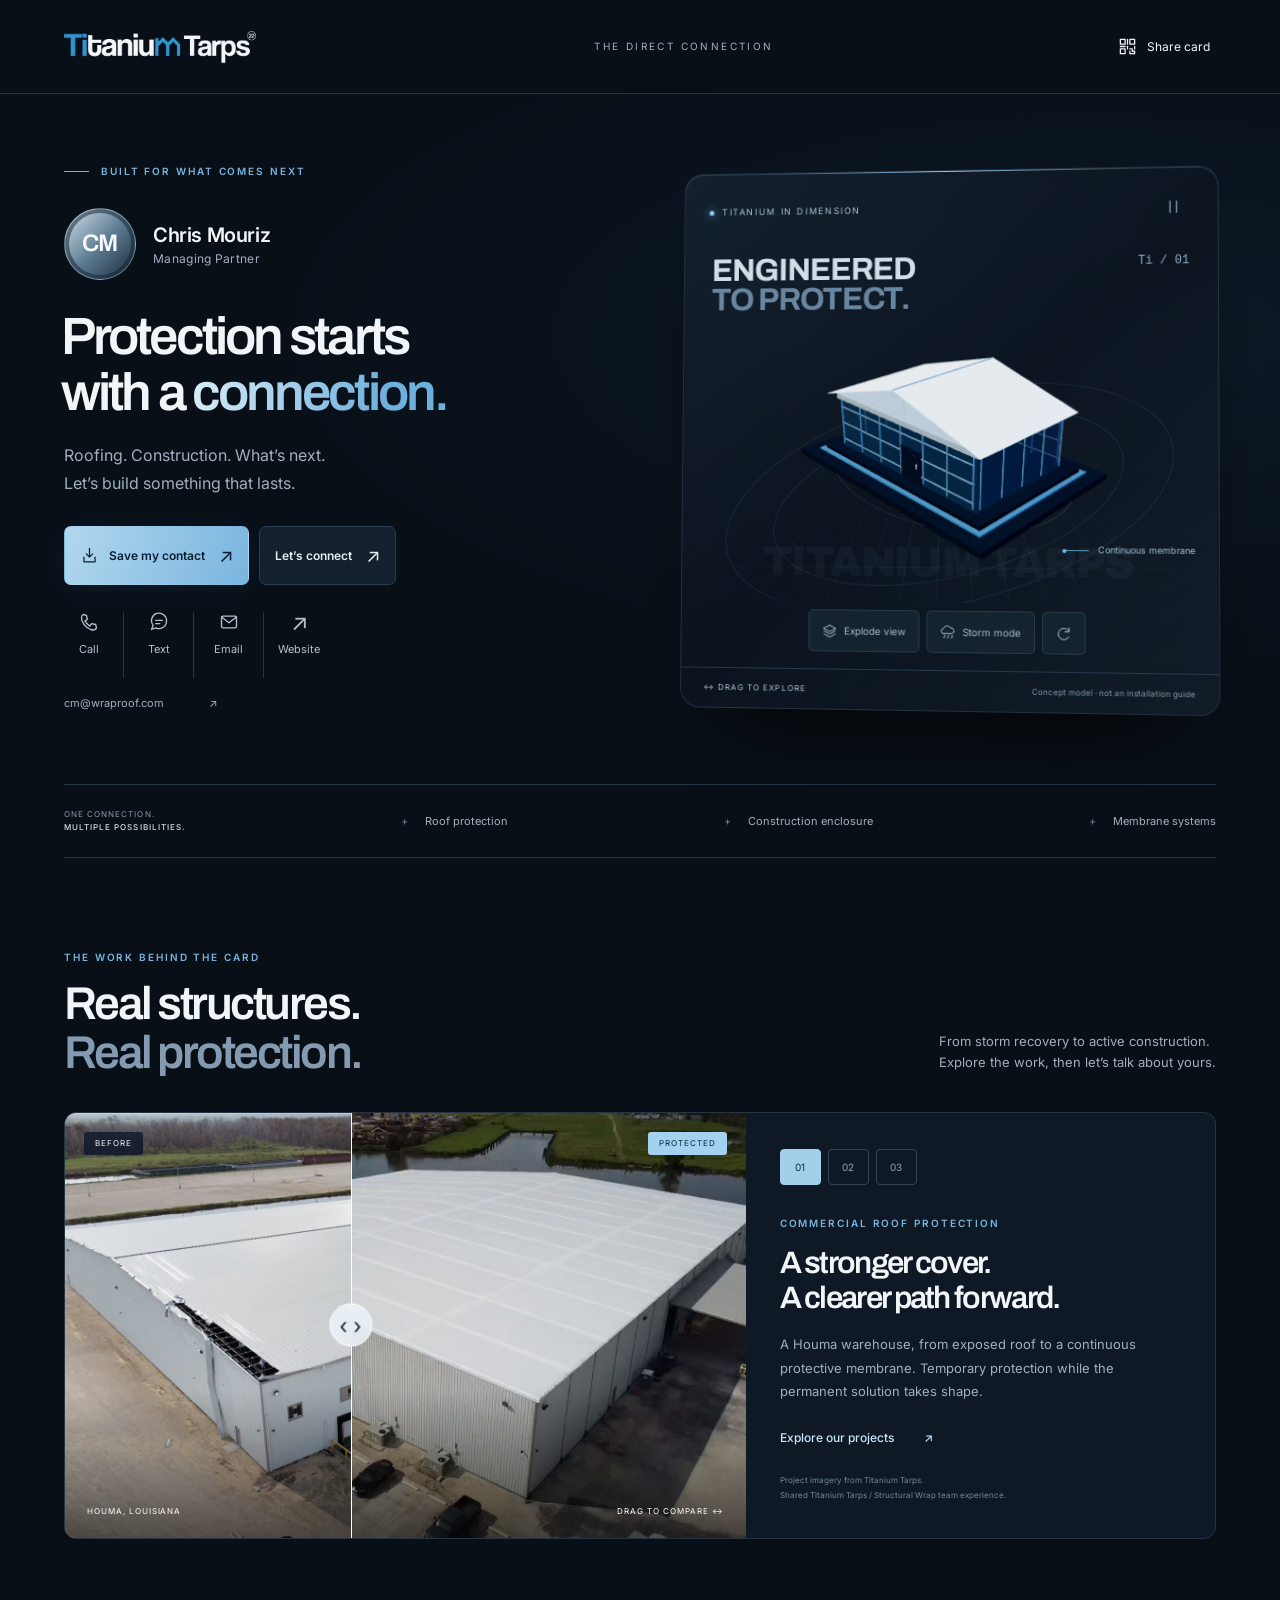
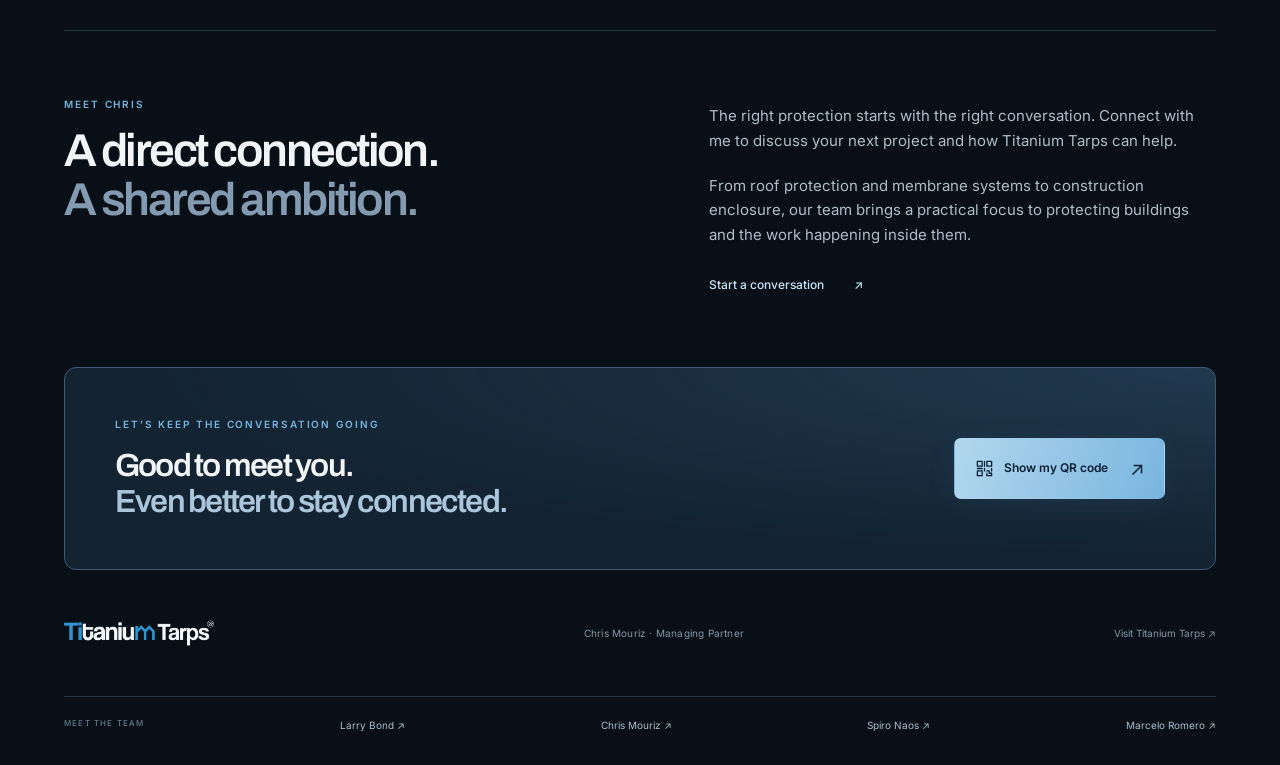
==== chris.html @ ccf2aca9 "Add 3D team cards and Chinook travel copy Add individual cards for Larry Bond, Chris Mouriz, Spiro N" ====
<!doctype html>
<html lang="en">
<head>
<meta charset="utf-8"><meta name="viewport" content="width=device-width,initial-scale=1,viewport-fit=cover"><meta name="theme-color" content="#080f17">
<title>Chris Mouriz | Titanium Tarps</title>
<meta name="description" content="Connect with Chris Mouriz, Managing Partner at Titanium Tarps. Roof protection, construction enclosure, and a stronger connection.">
<link rel="canonical" href="https://titaniumtarps.com/chris.html">
<meta property="og:title" content="Chris Mouriz • Titanium Tarps"><meta property="og:description" content="Protection starts with a connection. Save Chris’s contact and explore Titanium Tarps."><meta property="og:type" content="profile"><meta property="og:url" content="https://titaniumtarps.com/chris.html"><meta property="og:image" content="https://titaniumtarps.com/assets/img/gallery/warehouse-houma-after.jpg"><meta name="twitter:card" content="summary_large_image">
<link rel="icon" href="assets/logo/favicon-32.png"><link rel="stylesheet" href="larry-card.css">
<script defer src="larry-three.min.js"></script><script defer src="larry-card.js"></script>
</head>
<body data-contact-name="Chris Mouriz" data-contact-first="Chris" data-contact-email="cm@wraproof.com" data-card-url="https://titaniumtarps.com/chris.html">
<a class="skip" href="#contact">Skip to contact details</a>
<header class="header"><a href="https://titaniumtarps.com/" aria-label="Titanium Tarps home"><img src="assets/logo/logo-on-dark.png" alt="Titanium Tarps" width="192" height="40"></a><span class="header-caption">THE DIRECT CONNECTION</span><button class="quiet" data-share><span class="icon" data-icon="qr"></span><span>Share card</span></button></header>
<main>
<section class="hero" aria-labelledby="name">
<div class="intro" id="contact">
<div class="eyebrow"><span class="line"></span> BUILT FOR WHAT COMES NEXT</div>
<div class="identity"><span class="portrait monogram" aria-hidden="true">CM</span><div class="identity-label">Chris Mouriz<span>Managing Partner</span></div></div>
<h1 id="name">Protection starts<br>with a <em>connection.</em></h1>
<p class="lead">Roofing. Construction. What’s next.<br>Let’s build something that lasts.</p>
<div class="primary-actions"><a class="button primary" href="chris-mouriz.vcf" download="Chris-Mouriz-Titanium-Tarps.vcf"><span class="icon" data-icon="save"></span>Save my contact<span class="arrow">↗</span></a><button class="button secondary" data-connect>Let’s connect<span class="arrow">↗</span></button></div>
<nav class="contact-actions" aria-label="Contact Chris"><a href="tel:+13052404464"><span class="icon" data-icon="phone"></span>Call</a><a href="sms:+13052404464"><span class="icon" data-icon="message"></span>Text</a><a href="mailto:cm@wraproof.com"><span class="icon" data-icon="mail"></span>Email</a><a href="https://titaniumtarps.com/" target="_blank" rel="noopener noreferrer"><span class="web-icon" aria-hidden="true">↗</span>Website</a></nav>
<a class="email-address" href="mailto:cm@wraproof.com">cm@wraproof.com <span>↗</span></a>
</div>
<div class="experience">
<div class="stage-top"><span><i></i> TITANIUM IN DIMENSION</span><button id="motion" class="motion" aria-pressed="false" aria-label="Pause animation"><span data-icon="pause" class="icon"></span></button></div>
<div class="stage" id="stage">
<div class="stage-grid"></div><div class="orbit orbit-one"></div><div class="orbit orbit-two"></div>
<div class="model" id="model" tabindex="0" role="img" aria-label="Interactive conceptual 3D roof protection model. Drag left or right, or use arrow keys to rotate. Use Explode view to separate its layers."><div class="model-fallback"><img src="assets/img/gallery/warehouse-houma-after.jpg" alt="Warehouse protected with Titanium Tarps"></div></div>
<div class="model-title">ENGINEERED<br><span>TO PROTECT.</span></div><span class="model-number">Ti / 01</span>
<div class="callout"><span class="callout-line"></span><span id="model-label">Continuous membrane</span></div>
<div class="stage-floor">TITANIUM TARPS</div>
</div>
<div class="model-controls" aria-label="3D model controls"><button id="assembly" class="selected" aria-pressed="false"><span class="icon" data-icon="layers"></span>Explode view</button><button id="weather" aria-pressed="false"><span class="icon" data-icon="rain"></span>Storm mode</button><button id="rotate" aria-label="Rotate model"><span class="icon" data-icon="rotate"></span></button></div>
<div class="model-note"><span>↔ DRAG TO EXPLORE</span><span>Concept model · not an installation guide</span></div>
</div>
</section>
<div class="focus-strip"><span>ONE CONNECTION. <strong>MULTIPLE POSSIBILITIES.</strong></span><span>Roof protection</span><span>Construction enclosure</span><span>Membrane systems</span></div>
<section class="work section" aria-labelledby="work-heading">
<div class="section-head"><div><p class="eyebrow">THE WORK BEHIND THE CARD</p><h2 id="work-heading">Real structures.<br><span>Real protection.</span></h2></div><p>From storm recovery to active construction.<br>Explore the work, then let’s talk about yours.</p></div>
<div class="showcase">
<div class="project-image" id="project-image"><img id="after-image" src="assets/img/gallery/warehouse-houma-after.jpg" alt="Houma warehouse sealed under a white membrane" width="1200" height="800" loading="lazy"><div class="before-layer" id="before-layer"><img id="before-image" src="assets/img/gallery/warehouse-houma-before.jpg" alt="Houma warehouse before the wrap" width="1200" height="800" loading="lazy"></div><span class="photo-label before-tag">BEFORE</span><span class="photo-label after-tag">PROTECTED</span><div class="compare-line" id="compare-line"><span>‹ ›</span></div><input id="compare" type="range" min="0" max="100" value="42" aria-label="Compare before and after roof protection"><div class="photo-bottom"><span id="photo-location">HOUMA, LOUISIANA</span><span id="photo-hint">DRAG TO COMPARE ↔</span></div></div>
<div class="project-info"><div class="project-tabs" role="group" aria-label="Choose a project"><button data-project="0" class="active" aria-pressed="true">01</button><button data-project="1" aria-pressed="false">02</button><button data-project="2" aria-pressed="false">03</button></div><p class="eyebrow" id="project-category">COMMERCIAL ROOF PROTECTION</p><h3 id="project-title">A stronger cover.<br>A clearer path forward.</h3><p id="project-description">A Houma warehouse, from exposed roof to a continuous protective membrane. Temporary protection while the permanent solution takes shape.</p><a href="https://titaniumtarps.com/#projects" class="text-link">Explore our projects <span>↗</span></a><div class="project-credit">Project imagery from Titanium Tarps.<br>Shared Titanium Tarps / Structural Wrap team experience.</div></div>
</div>
</section>
<section class="about section" aria-labelledby="about-heading"><div><p class="eyebrow">MEET CHRIS</p><h2 id="about-heading">A direct connection.<br><span>A shared ambition.</span></h2></div><div class="about-copy"><p>The right protection starts with the right conversation. Connect with me to discuss your next project and how Titanium Tarps can help.</p><p>From roof protection and membrane systems to construction enclosure, our team brings a practical focus to protecting buildings and the work happening inside them.</p><button class="text-link" data-connect>Start a conversation <span>↗</span></button></div></section>
<section class="closing"><div><p class="eyebrow">LET’S KEEP THE CONVERSATION GOING</p><h2>Good to meet you.<br><span>Even better to stay connected.</span></h2></div><button class="button primary" data-share><span class="icon" data-icon="qr"></span>Show my QR code<span class="arrow">↗</span></button></section>
</main>
<footer><img src="assets/logo/logo-on-dark.png" alt="Titanium Tarps" width="150" height="32"><span>Chris Mouriz · Managing Partner</span><a href="https://titaniumtarps.com/">Visit Titanium Tarps ↗</a></footer><nav class="team-links" aria-label="Titanium Tarps team cards"><span>MEET THE TEAM</span><a href="larry.html">Larry Bond ↗</a><a href="chris.html">Chris Mouriz ↗</a><a href="spiro.html">Spiro Naos ↗</a><a href="marcelo.html">Marcelo Romero ↗</a></nav>
<div class="mobile-dock"><a class="button primary" href="chris-mouriz.vcf" download="Chris-Mouriz-Titanium-Tarps.vcf"><span class="icon" data-icon="save"></span>Save contact</a><button class="button secondary" data-share><span class="icon" data-icon="qr"></span>Share</button></div>
<dialog id="share-dialog" aria-labelledby="share-title"><button class="close" data-close aria-label="Close share card">×</button><img class="dialog-logo" src="assets/logo/logo-on-dark.png" alt="Titanium Tarps" width="170" height="36"><p class="eyebrow">ONE SCAN. A DIRECT CONNECTION.</p><h2 id="share-title">Meet Chris Mouriz.</h2><p>Managing Partner · Titanium Tarps</p><div class="qr-frame"><img src="chris-qr.svg" width="280" height="280" alt="Scan to open Chris Mouriz’s Titanium Tarps contact card"></div><p class="qr-address">titaniumtarps.com/chris.html</p><div class="dialog-actions"><button class="button primary" id="native-share">Share card ↗</button><button class="button secondary" id="copy">Copy link</button></div><a class="text-link" href="chris-qr.svg" download="Chris-Mouriz-QR.svg">Download QR code ↓</a><p class="status" id="share-status" role="status"></p></dialog>
<dialog id="connect-dialog" aria-labelledby="connect-title"><button class="close" data-close aria-label="Close connect form">×</button><p class="eyebrow">FROM INTRODUCTION TO OPPORTUNITY</p><h2 id="connect-title">Let’s stay in touch.</h2><p>Send me your details and what you have in mind.</p><form id="connect-form"><label>Your name<input name="name" autocomplete="name" maxlength="100" required placeholder="Full name"></label><label>Company<input name="company" autocomplete="organization" maxlength="120" placeholder="Company name"></label><label>Email<input name="email" type="email" autocomplete="email" maxlength="254" required placeholder="you@company.com"></label><label>Let’s talk about<select name="topic"><option>Working together</option><option>Roof protection</option><option>Construction enclosure</option><option>Materials & distribution</option></select></label><button class="button primary" type="submit"><span class="icon" data-icon="mail"></span>Continue in email<span>↗</span></button><p class="form-note">Opens your email app with a message to cm@wraproof.com. Nothing is sent until you send it there.</p><p id="connect-status" class="status" role="status"></p></form><a class="text-link" href="sms:+13052404464">Prefer to text? 305-240-4464 ↗</a></dialog>
<noscript><div class="no-js">Contact Chris directly: <a href="tel:+13052404464">305-240-4464</a> · <a href="mailto:cm@wraproof.com">cm@wraproof.com</a>. Contact download and all links work without JavaScript.</div></noscript>
</body></html>
---- larry-card.css ----
@import url('https://fonts.googleapis.com/css2?family=Archivo:wght@400;500;600;700;800;900&family=Inter:wght@400;500;600;700&display=swap');
:root{color-scheme:dark;--bg:#080f17;--panel:#111c29;--ink:#f2f5f8;--muted:#a1afbe;--blue:#77b5df;--line:#263443;--font:'Inter',Arial,sans-serif}*{box-sizing:border-box}html{scroll-behavior:smooth;scroll-padding-top:30px}body{margin:0;background:var(--bg);color:var(--ink);font-family:var(--font);font-size:15px;line-height:1.65}button,input,select{font:inherit}button,a,input,select{-webkit-tap-highlight-color:transparent}button,a{touch-action:manipulation}button{cursor:pointer}a{color:inherit;text-decoration:none}button{color:inherit}button:focus-visible,a:focus-visible,input:focus-visible,select:focus-visible,#model:focus-visible{outline:3px solid #9bd5ff;outline-offset:5px}button:disabled{opacity:.5;cursor:wait}button{border:0}img{max-width:100%;display:block}h1,h2,h3,p{margin:0}h1,h2,h3{font-family:'Archivo',Arial,sans-serif;font-weight:600;letter-spacing:-.055em;line-height:1.06}.header{height:94px;border-bottom:1px solid var(--line);display:flex;align-items:center;justify-content:space-between;margin:0 auto;max-width:1440px;padding:0 5%}.header>a{width:192px}.header img,footer img,.dialog-logo{object-fit:contain;height:auto}.header-caption{font-size:10px;letter-spacing:.24em;color:#a1afbe}.quiet{display:flex;gap:10px;align-items:center;font-size:12px;background:none}.icon{width:19px;height:19px;display:inline-flex;flex-shrink:0;align-items:center;justify-content:center}.icon svg{width:100%;height:100%;fill:none;stroke:currentColor;stroke-width:1.6;stroke-linecap:round;stroke-linejoin:round}.hero{max-width:1440px;margin:auto;padding:72px 5% 60px;display:grid;grid-template-columns:1.03fr 1fr;gap:5%;align-items:center;min-height:740px;background:radial-gradient(ellipse at 85% 35%,#16324c44,transparent 55%)}.eyebrow{font-size:10px;letter-spacing:.19em;color:var(--blue);font-weight:600;line-height:1.7}.intro>.eyebrow{display:flex;align-items:center;gap:12px;margin-bottom:28px}.line{width:25px;height:1px;background:var(--blue)}.identity{display:flex;gap:17px;align-items:center;margin-bottom:29px}.portrait{width:72px;height:72px;object-fit:cover;border-radius:50%;border:1px solid #8aacbc80;filter:saturate(.75)}.identity-label{font-weight:600;font-size:20px;line-height:1.45;letter-spacing:-.02em}.identity-label span{display:block;font-weight:400;color:var(--muted);font-size:12px;letter-spacing:.025em}h1{font-size:clamp(42px,4.1vw,63px);margin-left:-3px}h1 em{font-style:normal;background:linear-gradient(100deg,#d9edf8,#6eb0dd 75%);background-clip:text;-webkit-background-clip:text;color:transparent}.lead{margin:22px 0 29px;color:var(--muted);font-size:16px;line-height:1.7}.primary-actions{display:flex;gap:10px}.button{display:inline-flex;align-items:center;justify-content:center;gap:10px;min-height:54px;border-radius:7px;padding:14px 20px;font-size:12px;font-weight:600;transition:background .2s,transform .2s;border:1px solid transparent;white-space:nowrap}.button:hover{transform:translateY(-2px)}.primary{background:linear-gradient(110deg,#b2d7ee,#79b5df);color:#092034;box-shadow:0 6px 30px #69b3ed12}.primary:hover{background:#c4e8ff}.secondary{background:#14202e;color:#e3ebf3;border-color:#2b3e51}.secondary:hover{background:#1b2b3e}.arrow{font-size:19px;margin-left:12px;font-weight:400}.contact-actions{display:flex;margin-top:27px;gap:0}.contact-actions a{display:flex;flex-direction:column;align-items:center;gap:8px;width:70px;min-height:66px;font-size:11px;color:#b5c0cc;border-right:1px solid #263443}.contact-actions a:first-child{margin-left:-10px}.contact-actions a:last-child{border:0}.contact-actions a:hover{color:var(--blue)}.contact-actions .icon{width:20px;height:20px}.linkedin{font-family:Arial,sans-serif;font-size:20px;font-weight:bold;line-height:20px}.email-address{font-size:11px;display:inline-flex;align-items:center;gap:45px;color:var(--muted);margin-top:16px}.email-address:hover{color:var(--ink)}.experience{border:1px solid #4a617755;border-radius:20px;overflow:hidden;background:linear-gradient(140deg,#23344766,#0b131ec9 50%,#1f354555);box-shadow:0 50px 90px -50px #000,0 1px 0 #9bc5e329 inset;position:relative;transform:perspective(1400px) rotateY(-5deg) rotateX(2deg);transition:transform .4s;min-width:0}.experience:after{content:'';height:1px;position:absolute;top:0;left:15%;right:15%;background:linear-gradient(90deg,transparent,#95c9ee,transparent)}.stage-top{display:flex;align-items:center;justify-content:space-between;padding:20px 25px;font-size:9px;letter-spacing:.18em;color:#aabfce}.stage-top>span{display:flex;gap:8px;align-items:center}.stage-top i{width:5px;height:5px;background:#89c9f6;border-radius:50%;box-shadow:0 0 10px #72baff}.motion{background:none;padding:8px;display:grid;place-items:center;color:#8c9dad;min-width:38px;min-height:38px}.stage{height:395px;position:relative;isolation:isolate;overflow:hidden}.model{position:absolute;inset:0;z-index:3;cursor:grab;touch-action:pan-y}.model:active{cursor:grabbing}.model canvas{width:100%;height:100%;display:block}.model-fallback{position:absolute;inset:115px 35px 25px;opacity:.7;border-radius:12px;overflow:hidden}.model-fallback img{width:100%;height:100%;object-fit:cover}.model[data-ready] .model-fallback{display:none}.model-title{position:absolute;top:6px;left:28px;font-family:'Archivo',sans-serif;font-size:38px;line-height:.95;letter-spacing:-.03em;z-index:1;color:#d3dde7;font-weight:700}.model-title span{color:#6986a1}.model-number{position:absolute;right:28px;top:6px;font-size:12px;font-family:monospace;color:#91acbf}.stage-grid{position:absolute;inset:130px -100px -120px;background-image:linear-gradient(#52789320 1px,transparent 1px),linear-gradient(90deg,#52789320 1px,transparent 1px);background-size:30px 30px;transform:perspective(450px) rotateX(64deg);mask-image:radial-gradient(ellipse,#000,transparent 66%)}.orbit{position:absolute;width:360px;height:160px;border:1px solid #69a8d520;border-radius:50%;left:50%;top:50%;transform:translate(-50%,-5%) rotate(-14deg)}.orbit-two{width:460px;height:210px;transform:translate(-50%,-15%) rotate(-14deg)}.stage-floor{position:absolute;bottom:5px;left:0;right:0;text-align:center;font-family:'Archivo',Arial,sans-serif;font-size:42px;letter-spacing:-.04em;color:#83b5dd0d;font-weight:900;white-space:nowrap}.callout{position:absolute;bottom:45px;right:23px;color:#9bbcd5;display:flex;align-items:center;gap:9px;font-size:9px;z-index:4;pointer-events:none}.callout-line{width:26px;height:1px;background:#5b99c2}.callout-line:before{content:'';display:block;width:4px;height:4px;border-radius:50%;background:var(--blue);margin-top:-1px}.model-controls{display:flex;justify-content:center;gap:7px;padding:8px 20px 17px}.model-controls button{display:flex;align-items:center;gap:7px;border:1px solid #3b526780;border-radius:5px;background:#152331;color:#a4b8c8;font-size:10px;padding:10px 13px;min-height:42px}.model-controls button[aria-pressed=true]{background:#78b8e5;color:#071826;border-color:#78b8e5}.model-controls .icon{height:15px;width:15px}.model-note{display:flex;justify-content:space-between;gap:10px;padding:13px 23px;border-top:1px solid #263849;color:#859aaa;font-size:8px}.model-note span:first-child{letter-spacing:.13em;color:#afc3d2}.focus-strip{max-width:1296px;margin:0 auto;border-top:1px solid var(--line);border-bottom:1px solid var(--line);padding:23px 0;display:flex;align-items:center;justify-content:space-between;color:#a2b1bf;font-size:11px;gap:15px}.focus-strip>span:first-child{font-size:8px;letter-spacing:.13em;color:#8a9aac}.focus-strip strong{display:block;color:#d6e2ec;font-weight:500}.focus-strip>span:not(:first-child):before{content:'+';color:#5789ae;margin-right:17px}.section{max-width:1296px;margin:0 auto;padding:91px 0}.section-head{display:flex;align-items:end;justify-content:space-between;margin-bottom:34px;gap:25px}.section-head h2,.about h2{font-size:46px;margin-top:14px}h2 span{color:#839ab0}.section-head>p{font-size:13px;color:var(--muted);margin-bottom:4px}.showcase{display:grid;grid-template-columns:1.45fr 1fr;border:1px solid var(--line);border-radius:12px;overflow:hidden;background:#0f1925}.project-image{min-height:390px;position:relative;overflow:hidden;isolation:isolate}.project-image>img{height:100%;width:100%;object-fit:cover;position:absolute}.before-layer{position:absolute;inset:0;clip-path:inset(0 58% 0 0)}.before-layer img{width:100%;height:100%;object-fit:cover}.project-image:after{content:'';position:absolute;inset:65% 0 0;background:linear-gradient(transparent,#0009);pointer-events:none}.project-image input{position:absolute;inset:0;width:100%;height:100%;opacity:0;cursor:ew-resize;margin:0;z-index:5}.project-image:focus-within{outline:3px solid #a4d9ff;outline-offset:-4px}.compare-line{position:absolute;top:0;bottom:0;left:42%;width:1px;background:white;z-index:3;pointer-events:none}.compare-line>span{position:absolute;top:50%;left:0;transform:translate(-50%,-50%);display:grid;place-items:center;width:43px;height:43px;border-radius:50%;background:#edf6fccf;color:#122330;border:1px solid white;font-size:22px;backdrop-filter:blur(10px)}.photo-label{position:absolute;top:19px;padding:5px 11px;font-size:8px;letter-spacing:.12em;border-radius:3px;z-index:3;pointer-events:none}.before-tag{left:19px;background:#0d172bcc}.after-tag{right:19px;background:#a3d2f1;color:#0b2638}.photo-bottom{position:absolute;bottom:20px;left:22px;right:22px;display:flex;justify-content:space-between;gap:10px;z-index:3;font-size:8px;letter-spacing:.12em;color:white;pointer-events:none}.project-info{padding:36px 34px;display:flex;flex-direction:column}.project-tabs{display:flex;gap:7px;margin-bottom:30px}.project-tabs button{width:41px;height:36px;font-size:10px;border:1px solid #304457;border-radius:4px;background:none;color:#8ca4b9}.project-tabs button.active{color:#102c42;background:#a3cfea;border-color:#a3cfea}.project-info h3{font-size:31px;line-height:1.12;margin:14px 0 18px}.project-info>p:not(.eyebrow){font-size:13px;color:var(--muted);line-height:1.8}.text-link{padding:0;background:none;color:#c8e6fb;font-size:12px;display:inline-flex;align-items:center;gap:30px;font-weight:500}.text-link:hover{color:white}.project-info .text-link{margin:25px 0}.project-credit{font-size:8px;color:#73889b;line-height:1.8;margin-top:auto}.about{border-top:1px solid var(--line);display:grid;grid-template-columns:1fr 1fr;gap:12%;padding-top:65px;padding-bottom:70px}.about-copy{font-size:15px;color:#b0becc;padding-top:8px}.about-copy p+p{margin-top:20px}.about-copy .text-link{margin-top:27px}.closing{max-width:1296px;margin:0 auto;padding:48px 50px;display:flex;align-items:center;justify-content:space-between;gap:20px;border:1px solid #3c5b75;background:radial-gradient(ellipse at top right,#31557370,transparent 65%),#132332;border-radius:12px}.closing h2{font-size:32px;margin-top:15px;line-height:1.15}.closing h2 span{color:#abc6db}footer{max-width:1296px;margin:0 auto;padding:44px 0;display:flex;align-items:center;justify-content:space-between;gap:20px;color:#8499ab;font-size:10px}footer>span{letter-spacing:.02em}dialog{padding:43px;width:min(460px,calc(100% - 24px));border:1px solid #496176;border-radius:18px;background:linear-gradient(150deg,#203447,#0d1721 65%);color:var(--ink);box-shadow:0 40px 120px #000a;max-height:calc(100dvh - 24px);overflow:auto}dialog::backdrop{background:#030912c9;backdrop-filter:blur(14px)}dialog h2{font-size:34px;margin:13px 0 10px}dialog>p{font-size:12px;color:#a9bdce}.close{position:absolute;right:12px;top:10px;width:42px;height:42px;background:none;color:#c0d1df;font-size:28px}.dialog-logo{margin:0 auto 30px}#share-dialog{text-align:center}#share-dialog .eyebrow{font-size:8px}.qr-frame{margin:25px auto 14px;background:white;border-radius:12px;max-width:280px;overflow:hidden}.qr-frame img{width:100%;height:auto}.qr-address{font-size:11px;overflow-wrap:anywhere}.dialog-actions{display:flex;gap:9px;margin:24px 0 17px}.dialog-actions button{flex:1;padding:13px 16px}.status{min-height:18px;color:#b7dcf6!important;font-size:11px!important;margin:12px 0 0}.status:empty{display:none}form{display:grid;gap:15px;margin:26px 0 20px}form label{display:grid;gap:6px;font-size:11px;color:#bed0de}input,select{border:1px solid #3d5568;border-radius:6px;background:#0a131d;color:white;width:100%;min-height:46px;padding:10px 12px;font-size:13px}input::placeholder{color:#8195a6}form .button{margin-top:5px}.form-note{font-size:10px;color:#98aebe;line-height:1.7}.mobile-dock{display:none}.skip{position:fixed;left:20px;top:-100px;z-index:100;background:white;color:#071726;padding:10px}.skip:focus{top:10px}.no-js{padding:20px;background:#19324a;text-align:center}
@media(min-width:1500px){.hero{padding-top:86px;padding-bottom:85px}.stage{height:440px}.model-title{font-size:43px}}
@media(max-width:1400px){.focus-strip,.section,.closing,footer{margin-left:5%;margin-right:5%}.hero{min-height:690px;padding-top:53px;padding-bottom:53px}.stage{height:355px}.model-title{font-size:32px}.primary-actions .button{padding:13px 15px}.primary-actions .arrow{margin-left:4px}}
@media(max-width:1000px){.hero{gap:4%;grid-template-columns:1.1fr 1fr}.header-caption{display:none}h1{font-size:40px}.primary-actions{flex-wrap:wrap}.stage{height:330px}.model-title{font-size:28px}.model-controls{padding-left:10px;padding-right:10px;gap:5px}.model-controls button{padding:9px}.model-note{font-size:7px;padding:12px}.showcase{grid-template-columns:1.2fr 1fr}.project-info{padding:25px}.project-info h3{font-size:27px}.section-head h2,.about h2{font-size:38px}.closing{padding:35px}.closing h2{font-size:28px}.focus-strip{font-size:9px}.focus-strip>span:not(:first-child):before{margin-right:8px}}
@media(max-width:760px){.header{height:74px;padding:0 6%;margin:0}.header>a{width:153px}.quiet{font-size:11px}.hero{display:flex;flex-direction:column;align-items:stretch;gap:36px;padding:33px 6% 35px;min-height:0}.intro>.eyebrow{font-size:8px;margin-bottom:21px}.identity{margin-bottom:23px;gap:13px}.portrait{height:62px;width:62px}.identity-label{font-size:19px}h1{font-size:clamp(37px,8.9vw,61px);line-height:1.05;letter-spacing:-.06em}.lead{font-size:14px;margin:18px 0 23px}.primary-actions{flex-wrap:nowrap;gap:8px}.primary-actions .button{font-size:11px;min-height:51px;padding:12px 13px}.primary-actions .primary{flex:1}.primary-actions .secondary{flex:1}.primary-actions .arrow{font-size:17px;margin-left:0}.primary-actions .icon{width:17px}.contact-actions{margin-top:22px;justify-content:space-between}.contact-actions a{width:25%;font-size:10px;min-height:54px}.contact-actions a:first-child{margin:0}.email-address{display:none}.experience{transform:none;border-radius:15px;max-width:550px;width:100%;align-self:center}.stage-top{padding:15px 20px;font-size:8px}.stage{height:340px}.model-title{font-size:32px;left:23px}.model-number{right:23px}.model-controls{padding-bottom:16px}.model-controls button{font-size:10px;padding:10px 12px}.model-note{font-size:7px;padding:12px 17px}.focus-strip{margin:0 6%;flex-wrap:wrap;justify-content:center;gap:10px 20px;padding:22px 0;font-size:9px}.focus-strip>span:first-child{width:100%;text-align:center;font-size:8px}.focus-strip strong{display:inline;margin-left:5px}.section{margin:0 6%;padding:53px 0}.section-head{display:block;margin-bottom:25px}.section-head h2,.about h2{font-size:36px;margin-top:11px}.section-head>p{margin-top:19px;font-size:12px}.showcase{display:block}.project-image{min-height:295px}.project-info{padding:26px}.project-tabs{margin-bottom:23px}.project-info h3{font-size:31px}.project-info>p:not(.eyebrow){font-size:13px}.project-info .text-link{margin:23px 0}.about{display:block}.about-copy{margin-top:25px;padding:0;font-size:14px}.closing{margin:0 6%;padding:30px 25px;display:block}.closing h2{font-size:27px}.closing .eyebrow{font-size:8px}.closing .button{margin-top:25px;width:100%}footer{margin:0 6%;padding:35px 0 115px;display:grid;grid-template-columns:1fr auto;row-gap:18px}footer img{width:136px}footer>span{grid-row:2;grid-column:1/-1;font-size:9px}footer>a{font-size:9px}.mobile-dock{display:flex;gap:9px;position:fixed;bottom:0;left:0;right:0;z-index:10;padding:12px 6% max(12px,env(safe-area-inset-bottom));background:#09121ded;border-top:1px solid #3b5367;backdrop-filter:blur(20px)}.mobile-dock>.primary{flex:1}.mobile-dock>.secondary{flex:.55}.mobile-dock .button{min-height:47px;padding:10px;font-size:12px}dialog{padding:36px 25px 28px}dialog h2{font-size:31px}.qr-frame{max-width:245px}.model-note span:last-child{font-size:7px}.eyebrow{font-size:9px}}
@media(max-width:370px){h1{font-size:34px}.hero{padding-left:5%;padding-right:5%}.primary-actions .button{font-size:10px;padding:12px 10px}.primary-actions .arrow{display:none}.stage{height:290px}.model-title{font-size:28px}.focus-strip{gap:9px}.focus-strip>span:not(:first-child):before{display:none}.model-controls button{padding:9px}.photo-bottom{font-size:7px}.project-info{padding:23px}.closing{padding:25px 20px}}
@media(prefers-reduced-motion:reduce){html{scroll-behavior:auto}*,*:before,*:after{animation-duration:.01ms!important;transition-duration:.01ms!important}.experience{transform:none}}

.monogram{display:grid;place-items:center;background:linear-gradient(135deg,#d3e5f0,#537c9b 52%,#14283b);color:#f4f9fd;font-family:Archivo,Arial,sans-serif;font-weight:600;font-size:24px;letter-spacing:-.04em;box-shadow:inset 0 0 0 4px #10243b88}.web-icon{font-size:23px;line-height:20px}.team-links{max-width:1296px;margin:0 auto 32px;padding:20px 0 0;border-top:1px solid #263443;display:flex;justify-content:space-between;gap:15px;flex-wrap:wrap;color:#a9bfd1;font-size:10px}.team-links>span{font-size:8px;letter-spacing:.15em;color:#738da3}.team-links a:hover{color:white}@media(max-width:1400px){.team-links{margin-left:5%;margin-right:5%}}@media(max-width:760px){footer{padding-bottom:25px}.team-links{margin:0 6%;padding:20px 0 115px;gap:16px 25px}.team-links>span{width:100%}.team-links a{font-size:10px}}
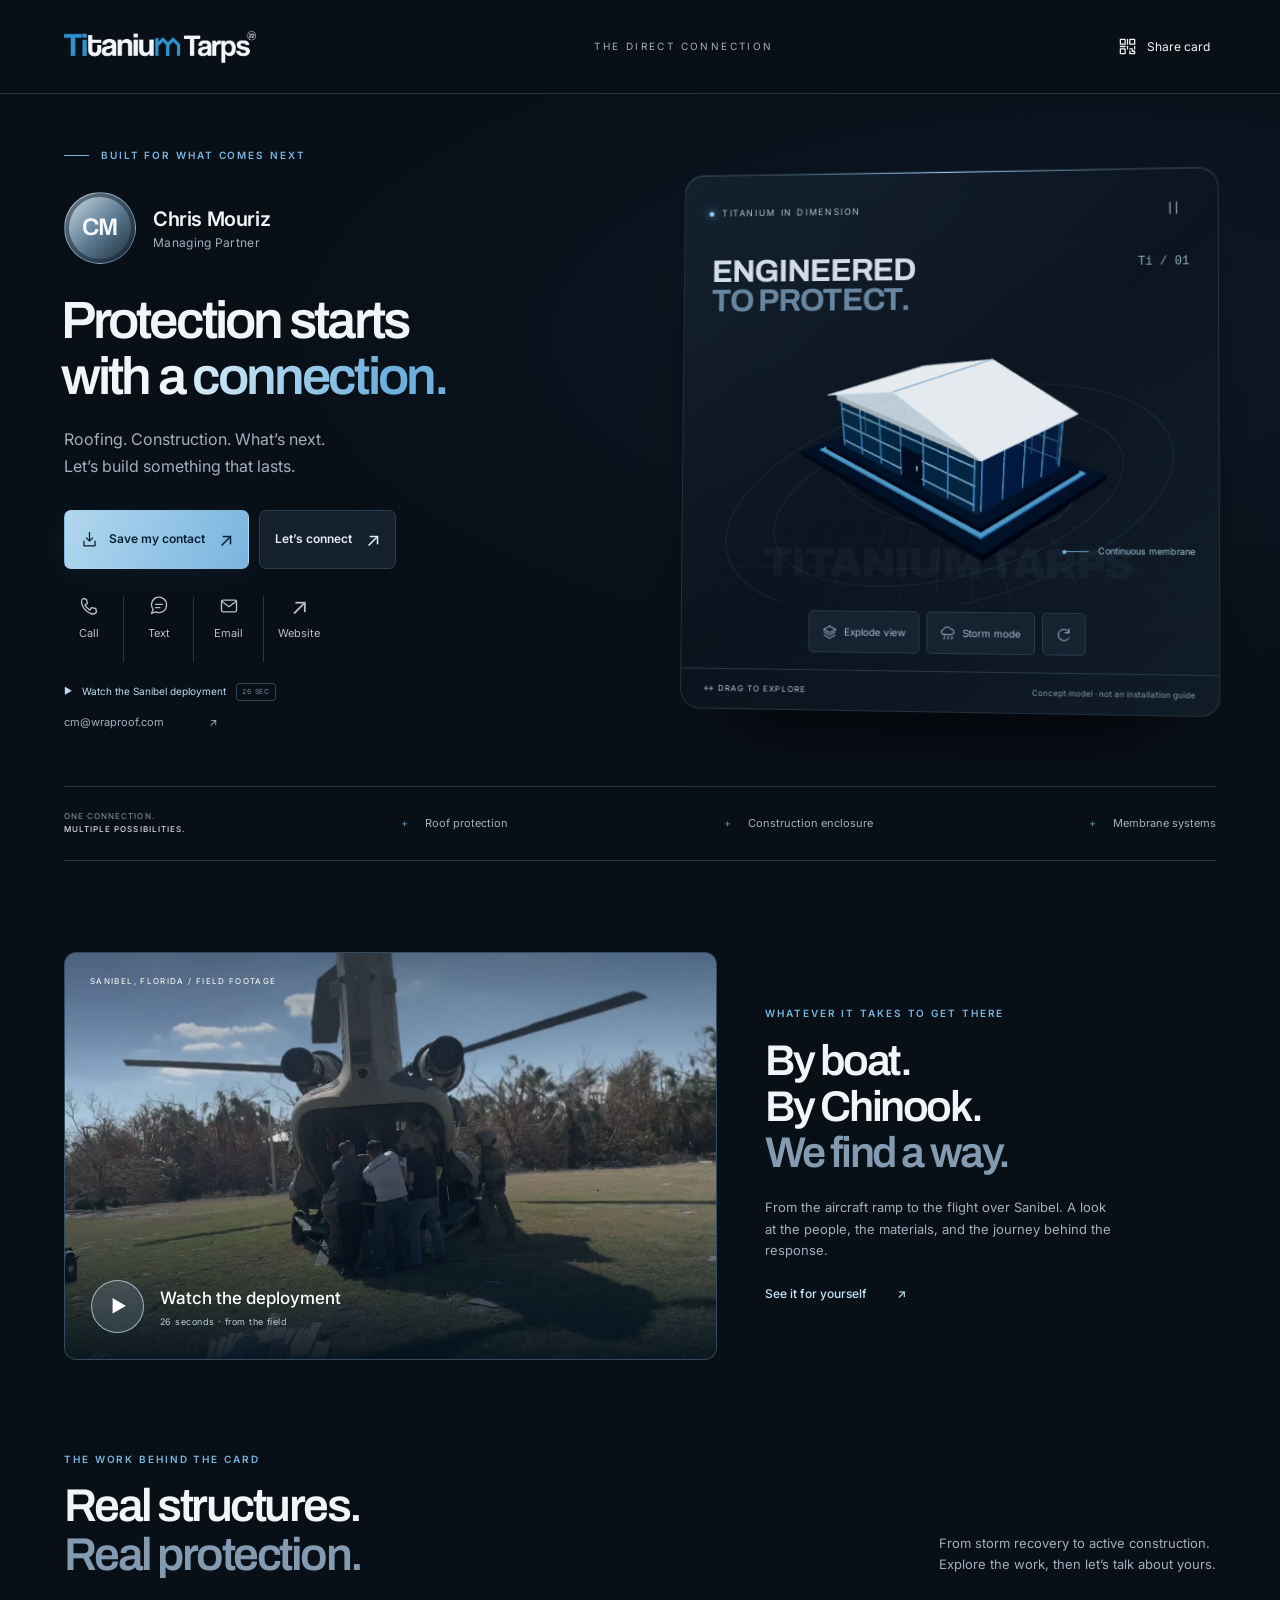
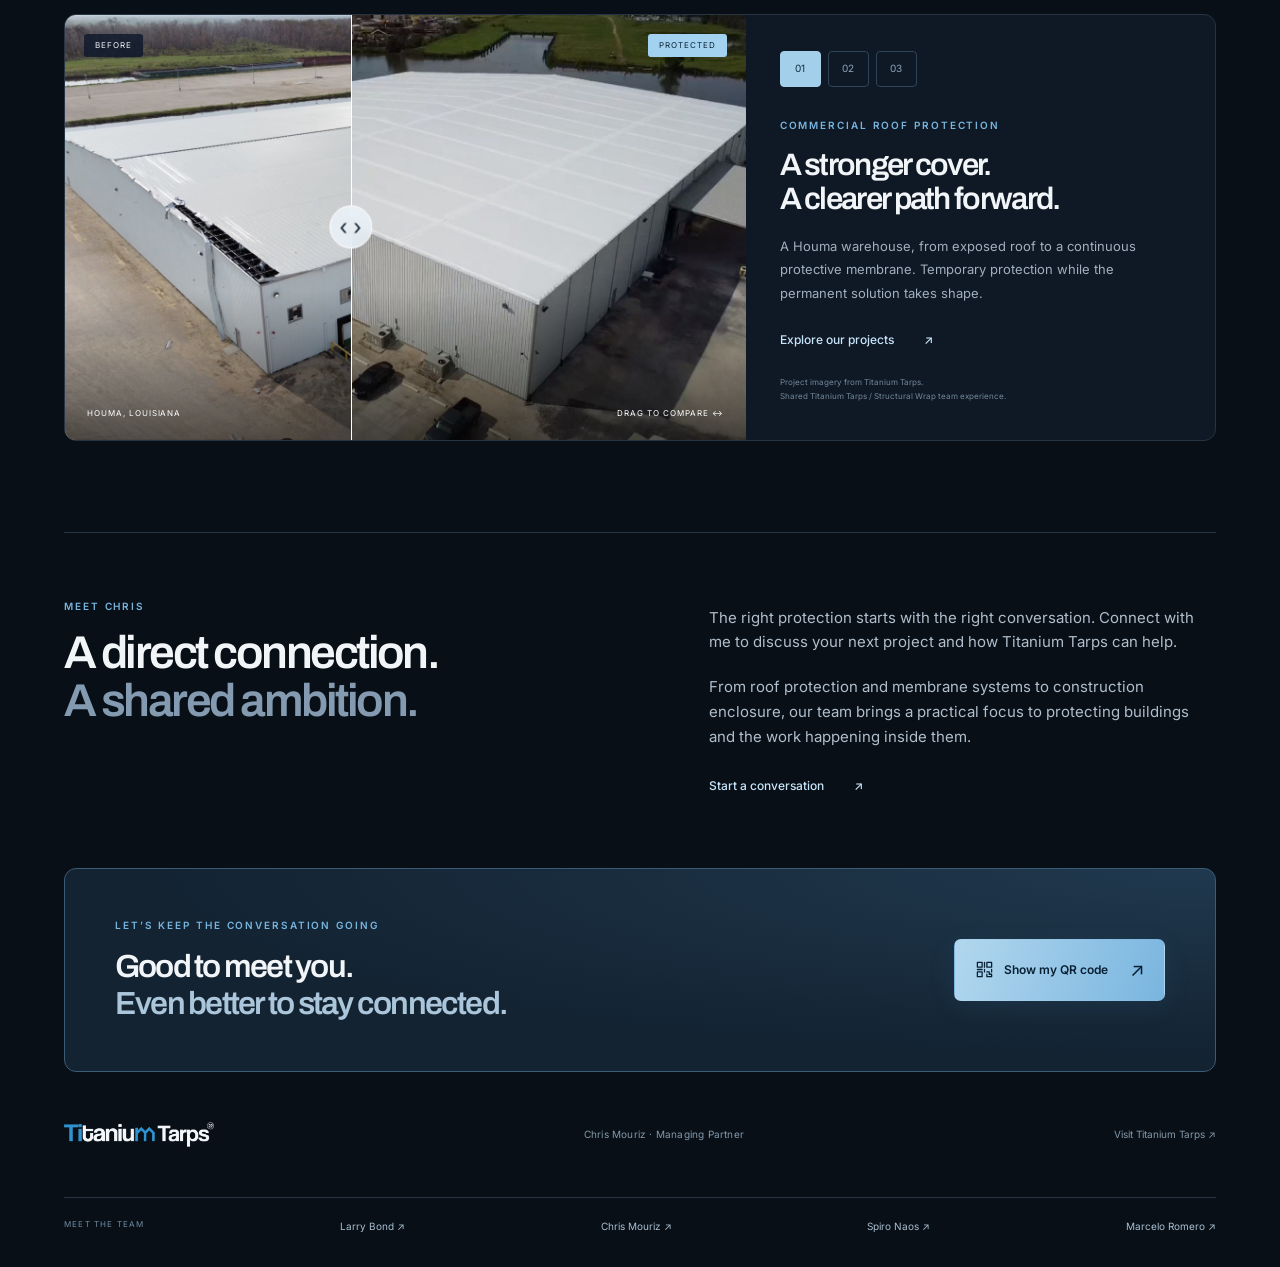
==== commit 4f39dc78: "Feature original Sanibel Chinook footage on cards and site Add a 26-second silent edit of original S" ====
--- a/chris.html
+++ b/chris.html
@@ -21,6 +21,7 @@
 <p class="lead">Roofing. Construction. What’s next.<br>Let’s build something that lasts.</p>
 <div class="primary-actions"><a class="button primary" href="chris-mouriz.vcf" download="Chris-Mouriz-Titanium-Tarps.vcf"><span class="icon" data-icon="save"></span>Save my contact<span class="arrow">↗</span></a><button class="button secondary" data-connect>Let’s connect<span class="arrow">↗</span></button></div>
 <nav class="contact-actions" aria-label="Contact Chris"><a href="tel:+13052404464"><span class="icon" data-icon="phone"></span>Call</a><a href="sms:+13052404464"><span class="icon" data-icon="message"></span>Text</a><a href="mailto:cm@wraproof.com"><span class="icon" data-icon="mail"></span>Email</a><a href="https://titaniumtarps.com/" target="_blank" rel="noopener noreferrer"><span class="web-icon" aria-hidden="true">↗</span>Website</a></nav>
+<button class="film-trigger" data-film><span aria-hidden="true">▶</span> Watch the Sanibel deployment <small>26 SEC</small></button>
 <a class="email-address" href="mailto:cm@wraproof.com">cm@wraproof.com <span>↗</span></a>
 </div>
 <div class="experience">
@@ -37,6 +38,7 @@
 </div>
 </section>
 <div class="focus-strip"><span>ONE CONNECTION. <strong>MULTIPLE POSSIBILITIES.</strong></span><span>Roof protection</span><span>Construction enclosure</span><span>Membrane systems</span></div>
+<section class="field-film section" aria-labelledby="film-heading"><button class="film-preview" data-film aria-label="Watch the Sanibel Chinook deployment film"><img src="sanibel-chinook-poster.jpg" alt="Chinook helicopter with its loading ramp open during the Sanibel deployment" width="1280" height="720" loading="lazy"><span class="film-topline">SANIBEL, FLORIDA / FIELD FOOTAGE</span><span class="film-play"><span class="play-disc" aria-hidden="true">▶</span><span>Watch the deployment<small>26 seconds · from the field</small></span></span></button><div class="film-copy"><p class="eyebrow">WHATEVER IT TAKES TO GET THERE</p><h2 id="film-heading">By boat.<br>By Chinook.<br><span>We find a way.</span></h2><p>From the aircraft ramp to the flight over Sanibel. A look at the people, the materials, and the journey behind the response.</p><button class="text-link" data-film>See it for yourself <span>↗</span></button></div></section>
 <section class="work section" aria-labelledby="work-heading">
 <div class="section-head"><div><p class="eyebrow">THE WORK BEHIND THE CARD</p><h2 id="work-heading">Real structures.<br><span>Real protection.</span></h2></div><p>From storm recovery to active construction.<br>Explore the work, then let’s talk about yours.</p></div>
 <div class="showcase">
@@ -51,5 +53,6 @@
 <div class="mobile-dock"><a class="button primary" href="chris-mouriz.vcf" download="Chris-Mouriz-Titanium-Tarps.vcf"><span class="icon" data-icon="save"></span>Save contact</a><button class="button secondary" data-share><span class="icon" data-icon="qr"></span>Share</button></div>
 <dialog id="share-dialog" aria-labelledby="share-title"><button class="close" data-close aria-label="Close share card">×</button><img class="dialog-logo" src="assets/logo/logo-on-dark.png" alt="Titanium Tarps" width="170" height="36"><p class="eyebrow">ONE SCAN. A DIRECT CONNECTION.</p><h2 id="share-title">Meet Chris Mouriz.</h2><p>Managing Partner · Titanium Tarps</p><div class="qr-frame"><img src="chris-qr.svg" width="280" height="280" alt="Scan to open Chris Mouriz’s Titanium Tarps contact card"></div><p class="qr-address">titaniumtarps.com/chris.html</p><div class="dialog-actions"><button class="button primary" id="native-share">Share card ↗</button><button class="button secondary" id="copy">Copy link</button></div><a class="text-link" href="chris-qr.svg" download="Chris-Mouriz-QR.svg">Download QR code ↓</a><p class="status" id="share-status" role="status"></p></dialog>
 <dialog id="connect-dialog" aria-labelledby="connect-title"><button class="close" data-close aria-label="Close connect form">×</button><p class="eyebrow">FROM INTRODUCTION TO OPPORTUNITY</p><h2 id="connect-title">Let’s stay in touch.</h2><p>Send me your details and what you have in mind.</p><form id="connect-form"><label>Your name<input name="name" autocomplete="name" maxlength="100" required placeholder="Full name"></label><label>Company<input name="company" autocomplete="organization" maxlength="120" placeholder="Company name"></label><label>Email<input name="email" type="email" autocomplete="email" maxlength="254" required placeholder="you@company.com"></label><label>Let’s talk about<select name="topic"><option>Working together</option><option>Roof protection</option><option>Construction enclosure</option><option>Materials & distribution</option></select></label><button class="button primary" type="submit"><span class="icon" data-icon="mail"></span>Continue in email<span>↗</span></button><p class="form-note">Opens your email app with a message to cm@wraproof.com. Nothing is sent until you send it there.</p><p id="connect-status" class="status" role="status"></p></form><a class="text-link" href="sms:+13052404464">Prefer to text? 305-240-4464 ↗</a></dialog>
+<dialog id="film-dialog" aria-labelledby="film-title"><button class="close" data-close aria-label="Close deployment film">×</button><p class="eyebrow">TITANIUM TARPS / IN THE FIELD</p><h2 id="film-title">The Sanibel deployment.</h2><video id="field-video" controls playsinline preload="none" poster="sanibel-chinook-poster.jpg" aria-label="Silent 26-second Sanibel deployment film">Your browser cannot play this video. <a href="sanibel-chinook.mp4">Open the deployment film</a>.</video><p class="film-caption">Chinooks on the ground. Materials at the ramp. A flight over Sanibel.<span>Original field footage · silent edit</span></p></dialog>
 <noscript><div class="no-js">Contact Chris directly: <a href="tel:+13052404464">305-240-4464</a> · <a href="mailto:cm@wraproof.com">cm@wraproof.com</a>. Contact download and all links work without JavaScript.</div></noscript>
 </body></html>
--- a/larry-card.css
+++ b/larry-card.css
@@ -8,3 +8,8 @@
 @media(prefers-reduced-motion:reduce){html{scroll-behavior:auto}*,*:before,*:after{animation-duration:.01ms!important;transition-duration:.01ms!important}.experience{transform:none}}
 
 .monogram{display:grid;place-items:center;background:linear-gradient(135deg,#d3e5f0,#537c9b 52%,#14283b);color:#f4f9fd;font-family:Archivo,Arial,sans-serif;font-weight:600;font-size:24px;letter-spacing:-.04em;box-shadow:inset 0 0 0 4px #10243b88}.web-icon{font-size:23px;line-height:20px}.team-links{max-width:1296px;margin:0 auto 32px;padding:20px 0 0;border-top:1px solid #263443;display:flex;justify-content:space-between;gap:15px;flex-wrap:wrap;color:#a9bfd1;font-size:10px}.team-links>span{font-size:8px;letter-spacing:.15em;color:#738da3}.team-links a:hover{color:white}@media(max-width:1400px){.team-links{margin-left:5%;margin-right:5%}}@media(max-width:760px){footer{padding-bottom:25px}.team-links{margin:0 6%;padding:20px 0 115px;gap:16px 25px}.team-links>span{width:100%}.team-links a{font-size:10px}}
+
+/* Real Sanibel field footage, loaded only when the visitor chooses to watch. */
+.field-film{display:grid;grid-template-columns:1.45fr 1fr;gap:48px;align-items:center;padding-bottom:0}.film-preview{position:relative;display:block;width:100%;padding:0;background:#0b1824;border:1px solid #334c62;border-radius:12px;overflow:hidden;aspect-ratio:16/10;text-align:left;color:white;isolation:isolate}.film-preview>img{width:100%;height:100%;object-fit:cover;transition:transform .55s;filter:saturate(.75)}.film-preview:hover>img{transform:scale(1.035)}.film-preview:after{content:'';position:absolute;inset:0;background:linear-gradient(#05101e66,transparent 40%,#03101dec)}.film-topline{position:absolute;top:22px;left:25px;z-index:1;font-size:8px;letter-spacing:.17em}.film-play{position:absolute;bottom:26px;left:26px;right:20px;display:flex;align-items:center;gap:16px;z-index:1;font-size:17px;font-weight:500}.play-disc{width:53px;height:53px;display:grid;place-items:center;border-radius:50%;border:1px solid #d1eaffaa;backdrop-filter:blur(12px);background:#b9ddff25;font-size:17px;padding-left:3px}.film-play small{display:block;font-size:9px;font-weight:400;color:#b9cbdc;letter-spacing:.05em;margin-top:3px}.film-copy h2{font-size:43px;margin:16px 0 22px;line-height:1.06}.film-copy>p:not(.eyebrow){color:#a1afbe;font-size:13px;max-width:350px}.film-copy .text-link{margin-top:23px}.film-trigger{background:none;color:#badcf4;display:flex;align-items:center;gap:10px;margin:14px 0 0;padding:7px 0;font-size:10px}.film-trigger>span{font-size:9px}.film-trigger small{font-size:7px;letter-spacing:.12em;color:#708ba3;border:1px solid #304254;padding:2px 5px;border-radius:3px}.film-trigger:hover{color:white}.film-trigger+.email-address{margin-top:5px}#film-dialog{width:min(950px,calc(100% - 24px));padding:35px;background:#0c1722}#film-dialog h2{font-size:33px;margin:10px 0 22px}#field-video{width:100%;display:block;background:#020608;border-radius:9px;aspect-ratio:16/9;max-height:65dvh}.film-caption{display:flex;justify-content:space-between;gap:12px;font-size:10px!important;margin-top:15px}.film-caption>span{font-size:8px;color:#7894aa}
+@media(max-width:1000px){.field-film{gap:28px}.film-copy h2{font-size:37px}.film-play{font-size:14px;left:20px;bottom:20px}}
+@media(max-width:760px){.field-film{display:flex;flex-direction:column;gap:28px;align-items:stretch;padding-bottom:0}.film-copy h2{font-size:35px;margin-top:12px}.film-copy>p:not(.eyebrow){max-width:none}.film-topline{top:18px;left:18px;font-size:7px}.film-play{left:18px;bottom:20px;font-size:14px;gap:12px}.play-disc{width:44px;height:44px;font-size:14px}.film-trigger{margin-top:18px;padding:6px 0;font-size:10px}#film-dialog{padding:32px 17px 22px}#film-dialog h2{font-size:26px;margin-bottom:18px}.film-caption{display:block;font-size:9px!important}.film-caption>span{display:block;margin-top:8px}}
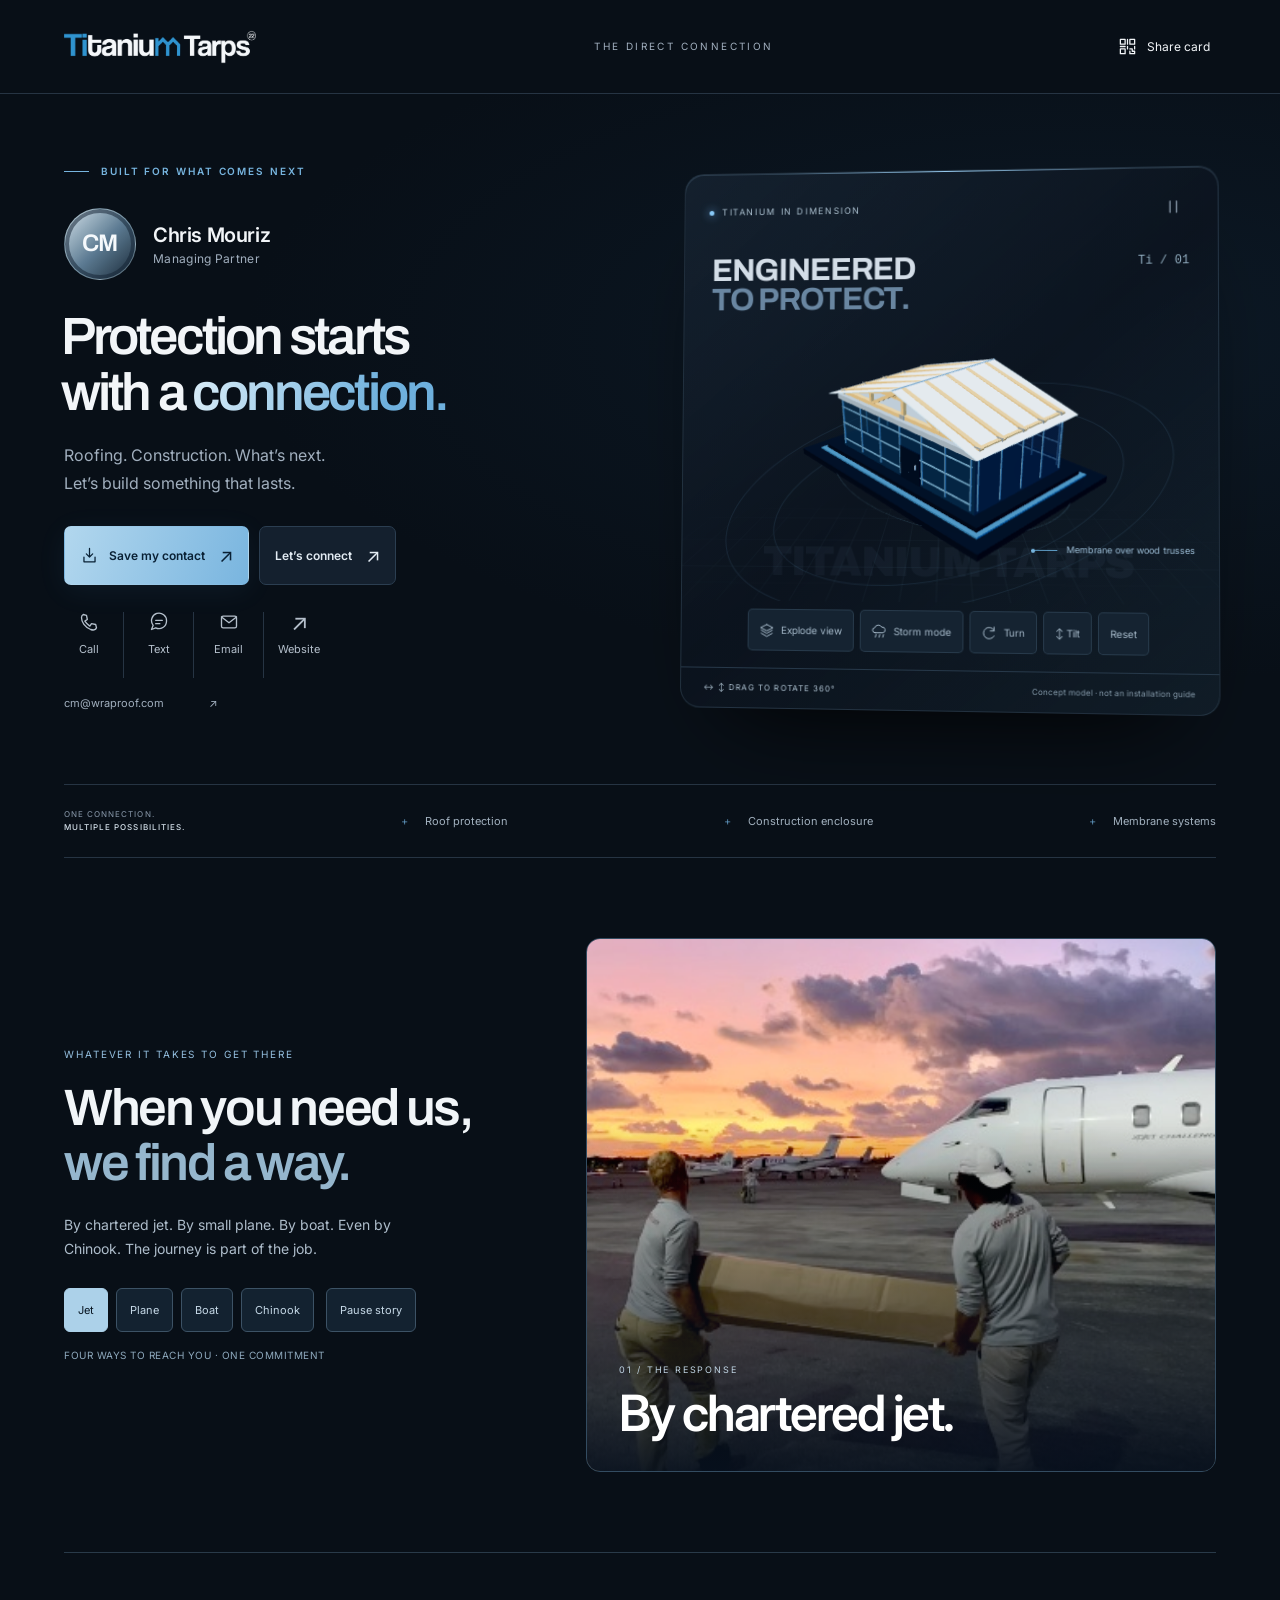
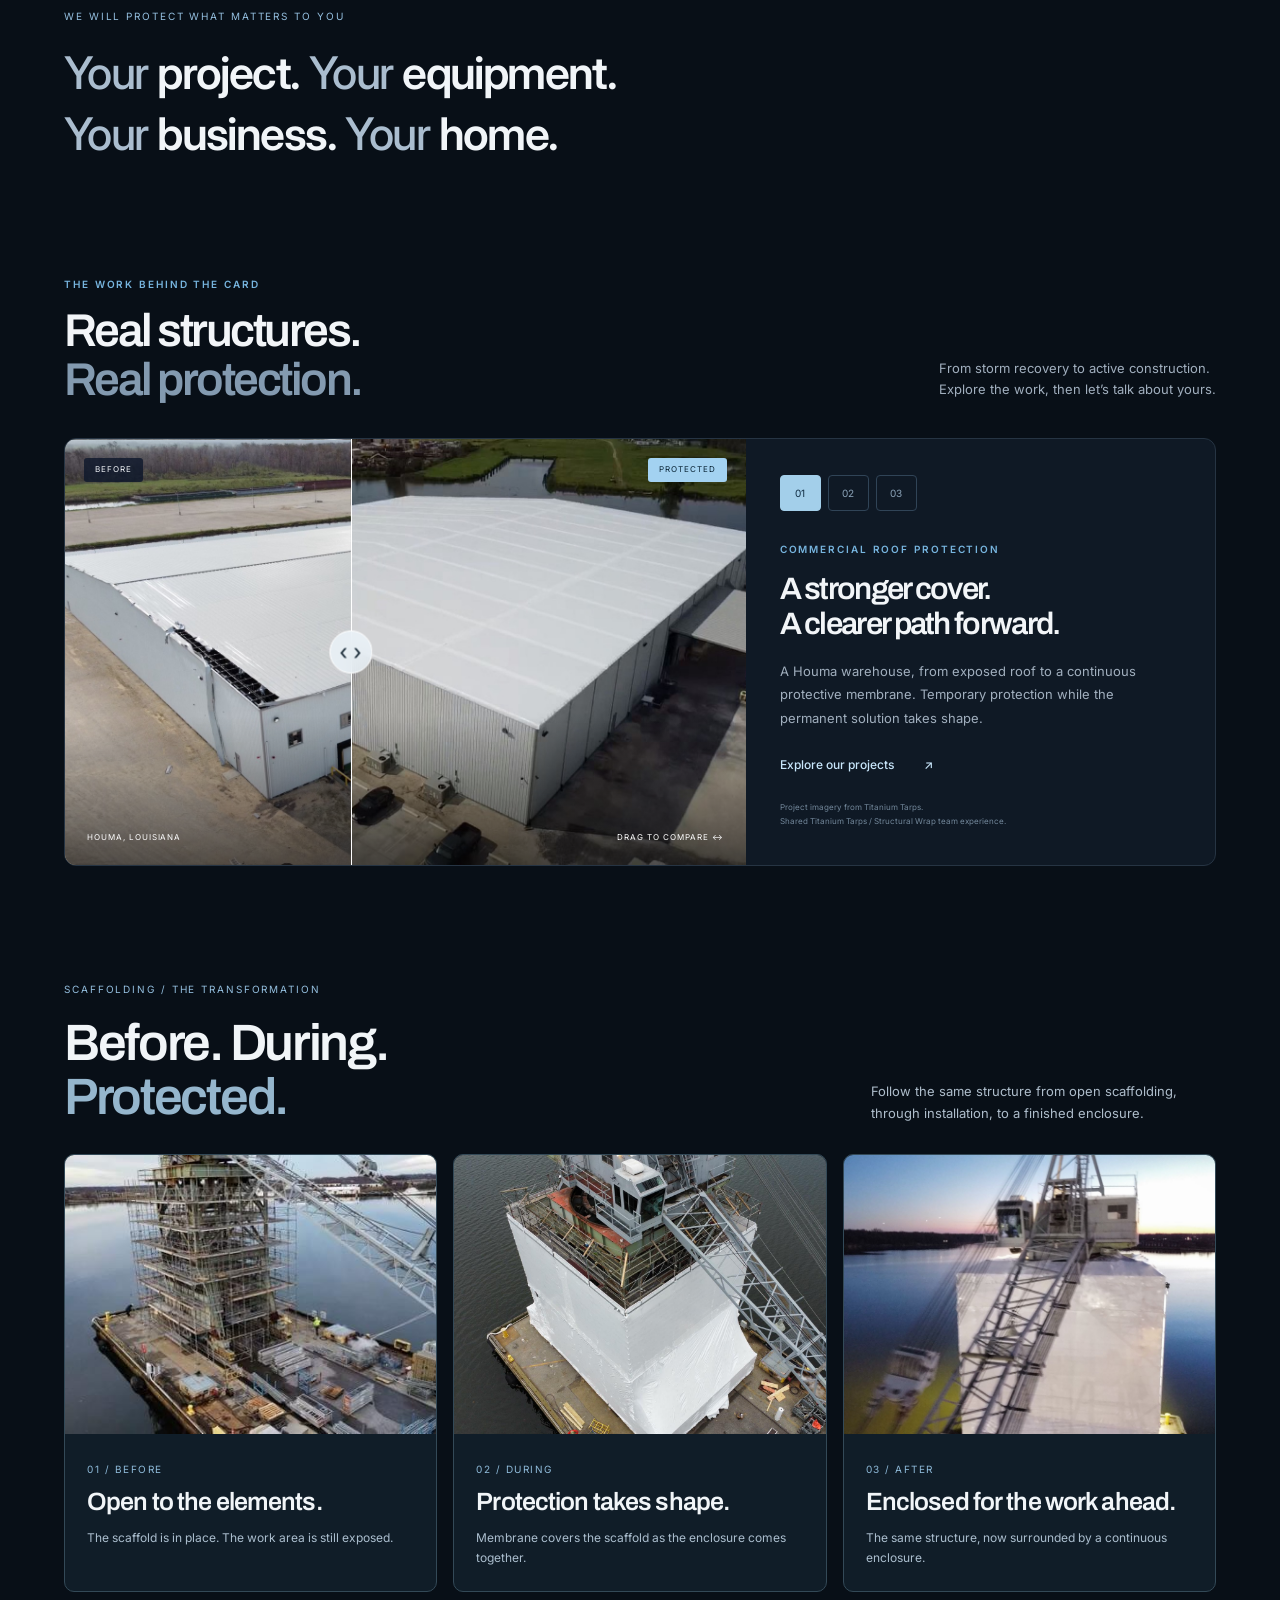
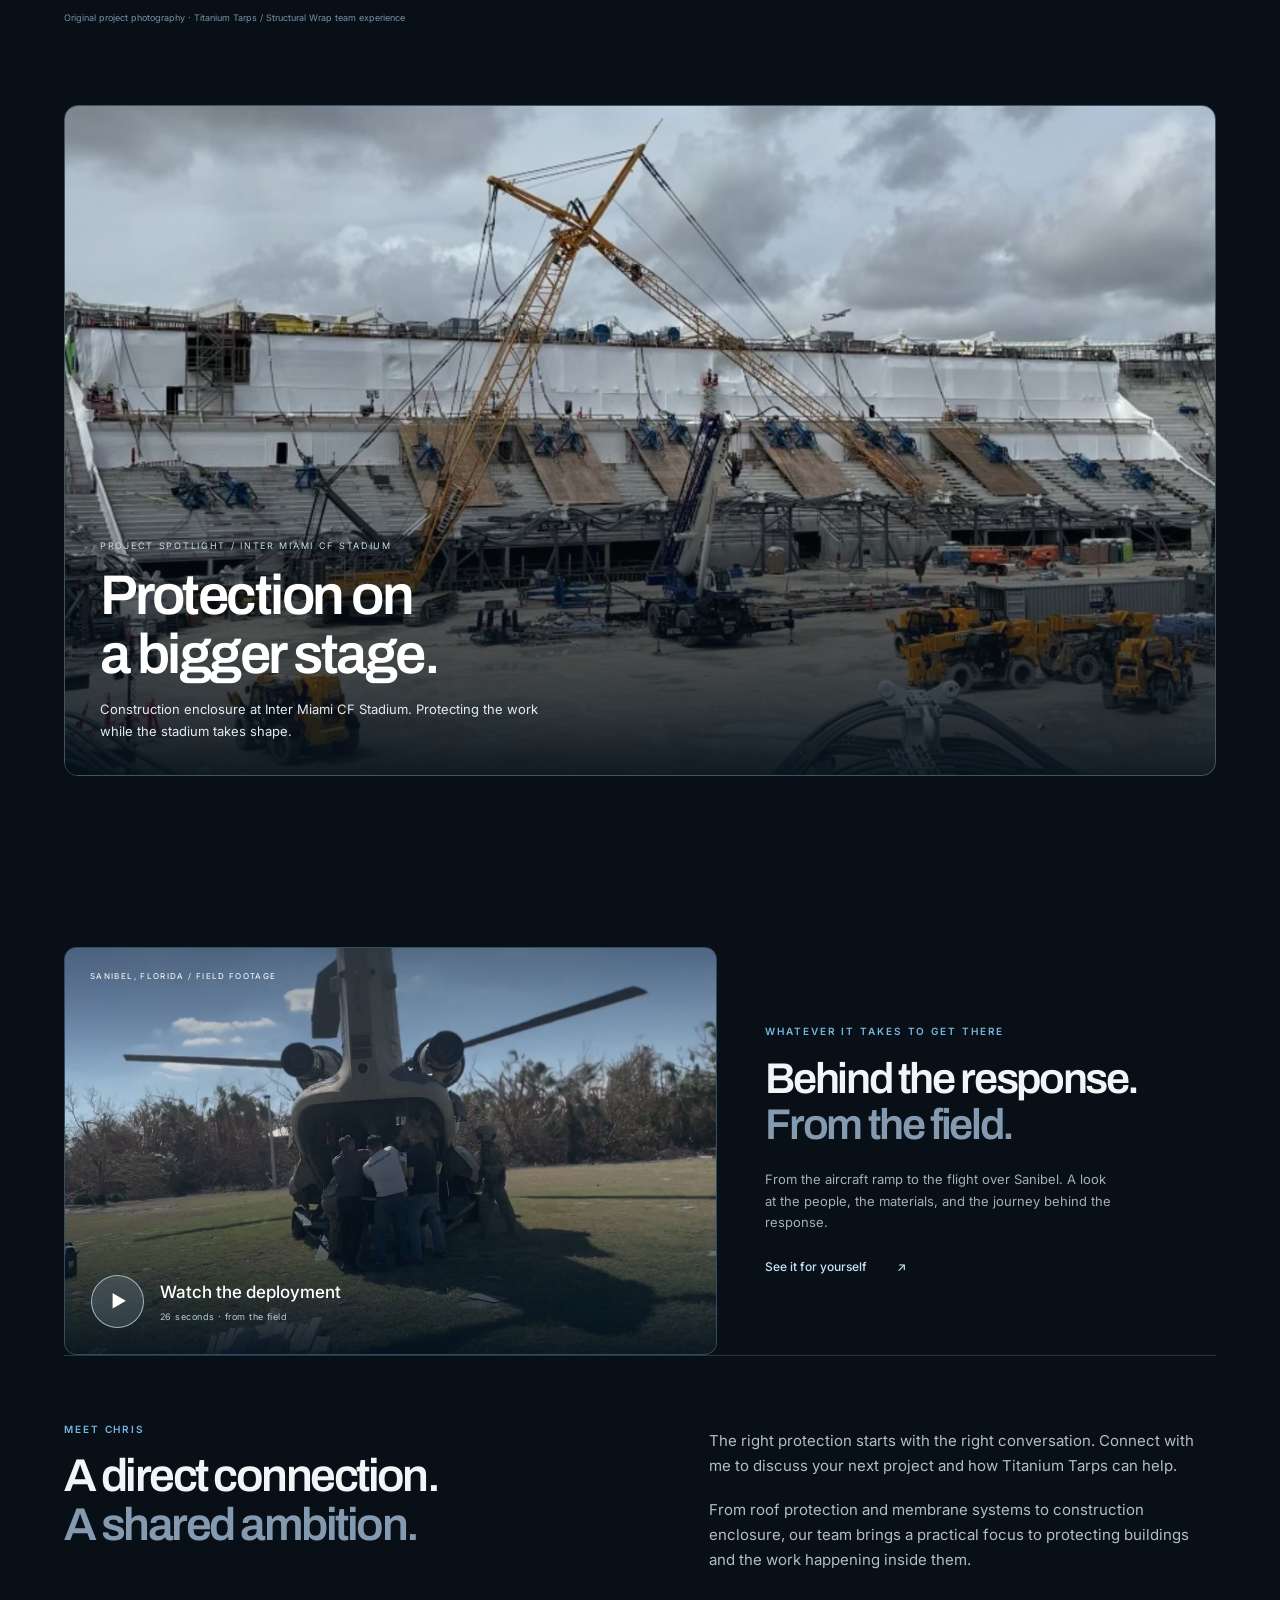
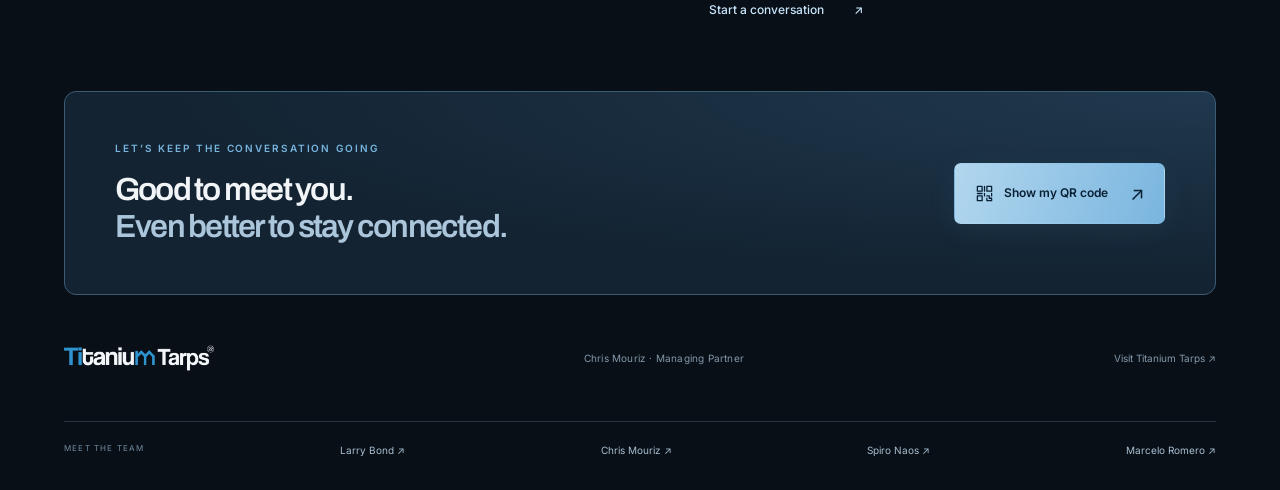
==== commit d0ff09cd: "Refine field story, projects and timber 3D model Retain the original jet, plane and boat photos in a" ====
--- a/chris.html
+++ b/chris.html
@@ -6,8 +6,9 @@
 <meta name="description" content="Connect with Chris Mouriz, Managing Partner at Titanium Tarps. Roof protection, construction enclosure, and a stronger connection.">
 <link rel="canonical" href="https://titaniumtarps.com/chris.html">
 <meta property="og:title" content="Chris Mouriz • Titanium Tarps"><meta property="og:description" content="Protection starts with a connection. Save Chris’s contact and explore Titanium Tarps."><meta property="og:type" content="profile"><meta property="og:url" content="https://titaniumtarps.com/chris.html"><meta property="og:image" content="https://titaniumtarps.com/assets/img/gallery/warehouse-houma-after.jpg"><meta name="twitter:card" content="summary_large_image">
-<link rel="icon" href="assets/logo/favicon-32.png"><link rel="stylesheet" href="larry-card.css">
-<script defer src="larry-three.min.js"></script><script defer src="larry-card.js"></script>
+<link rel="icon" href="assets/logo/favicon-32.png"><link rel="stylesheet" href="larry-card.css?v=20261013-story">
+<script defer src="larry-three.min.js"></script><script defer src="larry-card.js?v=20261013-story"></script>
+<link rel="stylesheet" href="titarps-story.css?v=20261013-story"><script defer src="titarps-story.js?v=20261013-story"></script>
 </head>
 <body data-contact-name="Chris Mouriz" data-contact-first="Chris" data-contact-email="cm@wraproof.com" data-card-url="https://titaniumtarps.com/chris.html">
 <a class="skip" href="#contact">Skip to contact details</a>
@@ -21,24 +22,24 @@
 <p class="lead">Roofing. Construction. What’s next.<br>Let’s build something that lasts.</p>
 <div class="primary-actions"><a class="button primary" href="chris-mouriz.vcf" download="Chris-Mouriz-Titanium-Tarps.vcf"><span class="icon" data-icon="save"></span>Save my contact<span class="arrow">↗</span></a><button class="button secondary" data-connect>Let’s connect<span class="arrow">↗</span></button></div>
 <nav class="contact-actions" aria-label="Contact Chris"><a href="tel:+13052404464"><span class="icon" data-icon="phone"></span>Call</a><a href="sms:+13052404464"><span class="icon" data-icon="message"></span>Text</a><a href="mailto:cm@wraproof.com"><span class="icon" data-icon="mail"></span>Email</a><a href="https://titaniumtarps.com/" target="_blank" rel="noopener noreferrer"><span class="web-icon" aria-hidden="true">↗</span>Website</a></nav>
-<button class="film-trigger" data-film><span aria-hidden="true">▶</span> Watch the Sanibel deployment <small>26 SEC</small></button>
 <a class="email-address" href="mailto:cm@wraproof.com">cm@wraproof.com <span>↗</span></a>
 </div>
 <div class="experience">
 <div class="stage-top"><span><i></i> TITANIUM IN DIMENSION</span><button id="motion" class="motion" aria-pressed="false" aria-label="Pause animation"><span data-icon="pause" class="icon"></span></button></div>
 <div class="stage" id="stage">
 <div class="stage-grid"></div><div class="orbit orbit-one"></div><div class="orbit orbit-two"></div>
-<div class="model" id="model" tabindex="0" role="img" aria-label="Interactive conceptual 3D roof protection model. Drag left or right, or use arrow keys to rotate. Use Explode view to separate its layers."><div class="model-fallback"><img src="assets/img/gallery/warehouse-houma-after.jpg" alt="Warehouse protected with Titanium Tarps"></div></div>
+<div class="model" id="model" tabindex="0" role="img" aria-label="Interactive conceptual 3D roof protection model. Drag in any direction or use all four arrow keys for full 360-degree rotation. Press Home to reset. Use Explode view to reveal the wood trusses beneath the membrane."><div class="model-fallback"><img src="assets/img/gallery/warehouse-houma-after.jpg" alt="Warehouse protected with Titanium Tarps"></div></div>
 <div class="model-title">ENGINEERED<br><span>TO PROTECT.</span></div><span class="model-number">Ti / 01</span>
-<div class="callout"><span class="callout-line"></span><span id="model-label">Continuous membrane</span></div>
+<div class="callout"><span class="callout-line"></span><span id="model-label">Membrane over wood trusses</span></div>
 <div class="stage-floor">TITANIUM TARPS</div>
 </div>
-<div class="model-controls" aria-label="3D model controls"><button id="assembly" class="selected" aria-pressed="false"><span class="icon" data-icon="layers"></span>Explode view</button><button id="weather" aria-pressed="false"><span class="icon" data-icon="rain"></span>Storm mode</button><button id="rotate" aria-label="Rotate model"><span class="icon" data-icon="rotate"></span></button></div>
-<div class="model-note"><span>↔ DRAG TO EXPLORE</span><span>Concept model · not an installation guide</span></div>
+<div class="model-controls" aria-label="3D model controls"><button id="assembly" class="selected" aria-pressed="false"><span class="icon" data-icon="layers"></span>Explode view</button><button id="weather" aria-pressed="false"><span class="icon" data-icon="rain"></span>Storm mode</button><button id="rotate" aria-label="Turn model 45 degrees"><span class="icon" data-icon="rotate"></span>Turn</button><button id="tilt" aria-label="Tilt model 30 degrees">↕ Tilt</button><button id="reset-view" aria-label="Reset model view">Reset</button></div>
+<div class="model-note"><span>↔ ↕ DRAG TO ROTATE 360°</span><span>Concept model · not an installation guide</span></div>
 </div>
 </section>
 <div class="focus-strip"><span>ONE CONNECTION. <strong>MULTIPLE POSSIBILITIES.</strong></span><span>Roof protection</span><span>Construction enclosure</span><span>Membrane systems</span></div>
-<section class="field-film section" aria-labelledby="film-heading"><button class="film-preview" data-film aria-label="Watch the Sanibel Chinook deployment film"><img src="sanibel-chinook-poster.jpg" alt="Chinook helicopter with its loading ramp open during the Sanibel deployment" width="1280" height="720" loading="lazy"><span class="film-topline">SANIBEL, FLORIDA / FIELD FOOTAGE</span><span class="film-play"><span class="play-disc" aria-hidden="true">▶</span><span>Watch the deployment<small>26 seconds · from the field</small></span></span></button><div class="film-copy"><p class="eyebrow">WHATEVER IT TAKES TO GET THERE</p><h2 id="film-heading">By boat.<br>By Chinook.<br><span>We find a way.</span></h2><p>From the aircraft ramp to the flight over Sanibel. A look at the people, the materials, and the journey behind the response.</p><button class="text-link" data-film>See it for yourself <span>↗</span></button></div></section>
+<section class="tt-story tt-journey" data-journey aria-label="How we get there"><div class="tt-journey-copy"><p class="tt-kicker">WHATEVER IT TAKES TO GET THERE</p><h2>When you need us,<br><span>we find a way.</span></h2><p>By chartered jet. By small plane. By boat. Even by Chinook. The journey is part of the job.</p><div class="tt-journey-controls" role="group" aria-label="Choose a travel slide"><button type="button" data-travel="0" aria-pressed="true" aria-label="Show Jet">Jet</button><button type="button" data-travel="1" aria-pressed="false" aria-label="Show Plane">Plane</button><button type="button" data-travel="2" aria-pressed="false" aria-label="Show Boat">Boat</button><button type="button" data-travel="3" aria-pressed="false" aria-label="Show Chinook">Chinook</button><button type="button" class="tt-pause" data-travel-pause aria-pressed="false">Pause story</button></div><p class="tt-journey-status" data-travel-status role="status">FOUR WAYS TO REACH YOU · ONE COMMITMENT</p></div><div class="tt-journey-stage"><figure class="tt-travel-slide is-active" aria-hidden="false"><img src="assets/img/web/crew-charter-jet.jpg" alt="Crew and materials beside a chartered jet" loading="lazy" decoding="async"><figcaption><small>01 / THE RESPONSE</small><strong>By chartered jet.</strong></figcaption></figure><figure class="tt-travel-slide" aria-hidden="true"><img src="assets/img/web/crew-small-plane.jpg" alt="Loading a small plane with materials" loading="lazy" decoding="async"><figcaption><small>02 / THE RESPONSE</small><strong>By small plane.</strong></figcaption></figure><figure class="tt-travel-slide" aria-hidden="true"><img src="assets/img/web/crew-response-boat.jpg" alt="The crew traveling by boat" loading="lazy" decoding="async"><figcaption><small>03 / THE RESPONSE</small><strong>By boat.</strong></figcaption></figure><figure class="tt-travel-slide" aria-hidden="true"><img src="sanibel-chinook-poster.jpg" alt="Chinook helicopter with its loading ramp open in Sanibel" loading="lazy" decoding="async"><figcaption><small>04 / WHATEVER IT TAKES</small><strong>Even by Chinook.</strong></figcaption></figure></div></section>
+<section class="tt-story tt-promise" aria-label="What we protect"><p class="tt-kicker">WE WILL PROTECT WHAT MATTERS TO YOU</p><p>Your <strong>project.</strong> Your <strong>equipment.</strong><br>Your <strong>business.</strong> Your <strong>home.</strong></p></section>
 <section class="work section" aria-labelledby="work-heading">
 <div class="section-head"><div><p class="eyebrow">THE WORK BEHIND THE CARD</p><h2 id="work-heading">Real structures.<br><span>Real protection.</span></h2></div><p>From storm recovery to active construction.<br>Explore the work, then let’s talk about yours.</p></div>
 <div class="showcase">
@@ -46,6 +47,9 @@
 <div class="project-info"><div class="project-tabs" role="group" aria-label="Choose a project"><button data-project="0" class="active" aria-pressed="true">01</button><button data-project="1" aria-pressed="false">02</button><button data-project="2" aria-pressed="false">03</button></div><p class="eyebrow" id="project-category">COMMERCIAL ROOF PROTECTION</p><h3 id="project-title">A stronger cover.<br>A clearer path forward.</h3><p id="project-description">A Houma warehouse, from exposed roof to a continuous protective membrane. Temporary protection while the permanent solution takes shape.</p><a href="https://titaniumtarps.com/#projects" class="text-link">Explore our projects <span>↗</span></a><div class="project-credit">Project imagery from Titanium Tarps.<br>Shared Titanium Tarps / Structural Wrap team experience.</div></div>
 </div>
 </section>
+<section class="tt-story tt-scaffold" aria-labelledby="scaffold-heading"><div class="tt-section-head"><div><p class="tt-kicker">SCAFFOLDING / THE TRANSFORMATION</p><h2 id="scaffold-heading">Before. During.<br><span>Protected.</span></h2></div><p>Follow the same structure from open scaffolding, through installation, to a finished enclosure.</p></div><div class="tt-scaffold-grid"><figure><img src="scaffold-before.jpg" alt="Open scaffolding around a waterfront industrial structure" loading="lazy" decoding="async"><figcaption><small>01 / BEFORE</small><h3>Open to the elements.</h3><p>The scaffold is in place. The work area is still exposed.</p></figcaption></figure><figure><img src="scaffold-during.jpg" alt="White membrane being installed around the scaffold with its upper section still open" loading="lazy" decoding="async"><figcaption><small>02 / DURING</small><h3>Protection takes shape.</h3><p>Membrane covers the scaffold as the enclosure comes together.</p></figcaption></figure><figure><img src="scaffold-after.jpg" alt="Completed white membrane enclosure around the waterfront scaffold" loading="lazy" decoding="async"><figcaption><small>03 / AFTER</small><h3>Enclosed for the work ahead.</h3><p>The same structure, now surrounded by a continuous enclosure.</p></figcaption></figure></div><p class="tt-project-credit">Original project photography · Titanium Tarps / Structural Wrap team experience</p></section>
+<section class="tt-story tt-stadium" aria-labelledby="stadium-heading"><figure class="tt-stadium-frame"><img src="assets/img/web/stadium.jpg" alt="White membrane enclosing the Inter Miami CF Stadium stands during construction" width="1284" height="777" loading="lazy" decoding="async"><figcaption><p class="tt-kicker">PROJECT SPOTLIGHT / INTER MIAMI CF STADIUM</p><h2 id="stadium-heading">Protection on<br>a bigger stage.</h2><p>Construction enclosure at Inter Miami CF Stadium. Protecting the work while the stadium takes shape.</p></figcaption></figure></section>
+<section class="field-film section" aria-labelledby="film-heading"><button class="film-preview" data-film aria-label="Watch the Sanibel Chinook deployment film"><img src="sanibel-chinook-poster.jpg" alt="Chinook helicopter with its loading ramp open during the Sanibel deployment" width="1280" height="720" loading="lazy"><span class="film-topline">SANIBEL, FLORIDA / FIELD FOOTAGE</span><span class="film-play"><span class="play-disc" aria-hidden="true">▶</span><span>Watch the deployment<small>26 seconds · from the field</small></span></span></button><div class="film-copy"><p class="eyebrow">WHATEVER IT TAKES TO GET THERE</p><h2 id="film-heading">Behind the response.<br><span>From the field.</span></h2><p>From the aircraft ramp to the flight over Sanibel. A look at the people, the materials, and the journey behind the response.</p><button class="text-link" data-film>See it for yourself <span>↗</span></button></div></section>
 <section class="about section" aria-labelledby="about-heading"><div><p class="eyebrow">MEET CHRIS</p><h2 id="about-heading">A direct connection.<br><span>A shared ambition.</span></h2></div><div class="about-copy"><p>The right protection starts with the right conversation. Connect with me to discuss your next project and how Titanium Tarps can help.</p><p>From roof protection and membrane systems to construction enclosure, our team brings a practical focus to protecting buildings and the work happening inside them.</p><button class="text-link" data-connect>Start a conversation <span>↗</span></button></div></section>
 <section class="closing"><div><p class="eyebrow">LET’S KEEP THE CONVERSATION GOING</p><h2>Good to meet you.<br><span>Even better to stay connected.</span></h2></div><button class="button primary" data-share><span class="icon" data-icon="qr"></span>Show my QR code<span class="arrow">↗</span></button></section>
 </main>
--- a/larry-card.css
+++ b/larry-card.css
@@ -13,3 +13,6 @@
 .field-film{display:grid;grid-template-columns:1.45fr 1fr;gap:48px;align-items:center;padding-bottom:0}.film-preview{position:relative;display:block;width:100%;padding:0;background:#0b1824;border:1px solid #334c62;border-radius:12px;overflow:hidden;aspect-ratio:16/10;text-align:left;color:white;isolation:isolate}.film-preview>img{width:100%;height:100%;object-fit:cover;transition:transform .55s;filter:saturate(.75)}.film-preview:hover>img{transform:scale(1.035)}.film-preview:after{content:'';position:absolute;inset:0;background:linear-gradient(#05101e66,transparent 40%,#03101dec)}.film-topline{position:absolute;top:22px;left:25px;z-index:1;font-size:8px;letter-spacing:.17em}.film-play{position:absolute;bottom:26px;left:26px;right:20px;display:flex;align-items:center;gap:16px;z-index:1;font-size:17px;font-weight:500}.play-disc{width:53px;height:53px;display:grid;place-items:center;border-radius:50%;border:1px solid #d1eaffaa;backdrop-filter:blur(12px);background:#b9ddff25;font-size:17px;padding-left:3px}.film-play small{display:block;font-size:9px;font-weight:400;color:#b9cbdc;letter-spacing:.05em;margin-top:3px}.film-copy h2{font-size:43px;margin:16px 0 22px;line-height:1.06}.film-copy>p:not(.eyebrow){color:#a1afbe;font-size:13px;max-width:350px}.film-copy .text-link{margin-top:23px}.film-trigger{background:none;color:#badcf4;display:flex;align-items:center;gap:10px;margin:14px 0 0;padding:7px 0;font-size:10px}.film-trigger>span{font-size:9px}.film-trigger small{font-size:7px;letter-spacing:.12em;color:#708ba3;border:1px solid #304254;padding:2px 5px;border-radius:3px}.film-trigger:hover{color:white}.film-trigger+.email-address{margin-top:5px}#film-dialog{width:min(950px,calc(100% - 24px));padding:35px;background:#0c1722}#film-dialog h2{font-size:33px;margin:10px 0 22px}#field-video{width:100%;display:block;background:#020608;border-radius:9px;aspect-ratio:16/9;max-height:65dvh}.film-caption{display:flex;justify-content:space-between;gap:12px;font-size:10px!important;margin-top:15px}.film-caption>span{font-size:8px;color:#7894aa}
 @media(max-width:1000px){.field-film{gap:28px}.film-copy h2{font-size:37px}.film-play{font-size:14px;left:20px;bottom:20px}}
 @media(max-width:760px){.field-film{display:flex;flex-direction:column;gap:28px;align-items:stretch;padding-bottom:0}.film-copy h2{font-size:35px;margin-top:12px}.film-copy>p:not(.eyebrow){max-width:none}.film-topline{top:18px;left:18px;font-size:7px}.film-play{left:18px;bottom:20px;font-size:14px;gap:12px}.play-disc{width:44px;height:44px;font-size:14px}.film-trigger{margin-top:18px;padding:6px 0;font-size:10px}#film-dialog{padding:32px 17px 22px}#film-dialog h2{font-size:26px;margin-bottom:18px}.film-caption{display:block;font-size:9px!important}.film-caption>span{display:block;margin-top:8px}}
+
+/* Two-axis direct manipulation is confined to the 3D stage. */
+.model{touch-action:none}.model-controls{flex-wrap:wrap;gap:6px;padding-left:12px;padding-right:12px}.model-controls button{padding:10px 11px}.model-note{flex-wrap:wrap}.callout{max-width:85%}#model-label{font-size:9px}@media(max-width:370px){.model-controls button{font-size:9px;padding:9px 8px}}
--- a/titarps-story.css
+++ b/titarps-story.css
@@ -0,0 +1,12 @@
+/* Shared field story for the company site and executive cards. */
+.tt-story{max-width:1296px;margin:0 auto;padding:80px 0;color:#f1f5f8;font-family:Inter,Arial,sans-serif}
+.tt-story *{box-sizing:border-box}.tt-story button{font:inherit;cursor:pointer}.tt-story button:focus-visible,.tt-story a:focus-visible{outline:3px solid #a6dbff;outline-offset:5px}.tt-kicker{font-size:10px;letter-spacing:.19em;text-transform:uppercase;color:#94bfdf;margin:0 0 18px}.tt-story h2{font-size:clamp(32px,4vw,54px);line-height:1.06;letter-spacing:-.045em;margin:0;font-weight:600}.tt-story p{line-height:1.7}.tt-story h2 span{color:#95b6cd}
+.tt-journey{display:grid;grid-template-columns:.85fr 1.15fr;gap:56px;align-items:center}.tt-journey-copy>p:not(.tt-kicker){font-size:14px;color:#aebdcb;max-width:370px;margin:23px 0}.tt-journey-stage{position:relative;aspect-ratio:1.18;border:1px solid #334c61;border-radius:14px;overflow:hidden;background:#0b1720}.tt-travel-slide{margin:0;position:absolute;inset:0;opacity:0;visibility:hidden;transition:opacity .7s,visibility .7s;pointer-events:none}.tt-travel-slide.is-active{opacity:1;visibility:visible;pointer-events:auto}.tt-travel-slide img{width:100%;height:100%;object-fit:cover;display:block}.tt-travel-slide:nth-child(1) img{object-position:center 48%}.tt-travel-slide:nth-child(2) img{object-position:center 45%}.tt-travel-slide:nth-child(3) img{object-position:center 35%}.tt-travel-slide:after{content:'';position:absolute;inset:35% 0 0;background:linear-gradient(transparent,#07101df2)}.tt-travel-slide figcaption{position:absolute;bottom:32px;left:32px;right:24px;z-index:1}.tt-travel-slide small{display:block;font-size:9px;letter-spacing:.2em;color:#c1d5e4;margin-bottom:10px}.tt-travel-slide strong{display:block;font-size:clamp(32px,4vw,50px);line-height:1.04;letter-spacing:-.045em;font-weight:600;color:white}.tt-journey-controls{display:flex;gap:8px;flex-wrap:wrap;margin-top:28px}.tt-journey-controls button{border:1px solid #3c5265;background:#132230;color:#c6d9e7;border-radius:6px;min-width:44px;min-height:44px;padding:9px 13px;font-size:11px}.tt-journey-controls button[aria-pressed=true]{background:#acd1e9;color:#091622;border-color:#acd1e9}.tt-journey-controls .tt-pause{font-size:11px;margin-left:4px}.tt-journey-status{font-size:10px!important;color:#8ea9bd!important;margin:15px 0 0!important;letter-spacing:.05em}
+.tt-promise{padding:55px 0 20px;border-top:1px solid #293a49}.tt-promise>p:last-child{font-size:clamp(24px,3.7vw,45px);font-weight:500;letter-spacing:-.035em;line-height:1.35;margin:0;color:#aabdcf;max-width:1050px}.tt-promise strong{color:#f1f5f8;font-weight:600}
+.tt-scaffold{padding-top:24px}.tt-section-head{display:flex;justify-content:space-between;align-items:end;gap:30px;margin-bottom:30px}.tt-section-head>p{max-width:345px;margin:0;color:#aebdcb;font-size:13px}.tt-scaffold-grid{display:grid;grid-template-columns:repeat(3,1fr);gap:16px}.tt-scaffold-grid figure{margin:0;border:1px solid #334957;border-radius:10px;overflow:hidden;background:#101d28}.tt-scaffold-grid img{display:block;width:100%;aspect-ratio:4/3;object-fit:cover}.tt-scaffold-grid figcaption{padding:22px}.tt-scaffold-grid small{color:#8fbbda;font-size:10px;letter-spacing:.15em}.tt-scaffold-grid h3{color:#f1f5f8;font-size:25px;letter-spacing:-.035em;margin:9px 0 12px}.tt-scaffold-grid p{font-size:12px;color:#abbece;margin:0}.tt-project-credit{font-size:9px!important;color:#7892a5;margin:18px 0 0}
+.tt-stadium{padding-top:0}.tt-stadium-frame{position:relative;margin:0;border-radius:14px;overflow:hidden;border:1px solid #405564;background:#101c28}.tt-stadium-frame img{display:block;width:100%;height:auto;aspect-ratio:1.72;object-fit:cover}.tt-stadium-frame figcaption{position:absolute;inset:auto 0 0;padding:110px 35px 32px;background:linear-gradient(transparent,#06111bee)}.tt-stadium-frame h2{font-size:clamp(29px,4.5vw,56px);color:#fff}.tt-stadium-frame p{color:#e0ebf4;font-size:13px;max-width:440px;margin:14px 0 0}.tt-stadium-frame .tt-kicker{font-size:9px;margin:0 0 12px;color:#c6dced}
+.tt-home-film{border-top:1px solid #293a49}.tt-home-film-grid{display:grid;grid-template-columns:1fr 1.6fr;align-items:center;gap:40px}.tt-home-film p:not(.tt-kicker){color:#abbece;font-size:14px;margin:22px 0}.tt-home-film video{width:100%;aspect-ratio:16/9;background:#030a10;border:1px solid #38536a;border-radius:12px}.tt-home-film small{font-size:10px;color:#91afc6}
+body:has(.coverage) .tt-story{max-width:1112px}body:has(.coverage) .tt-projects-wrap{background:#0b141e}body:has(.coverage) .tt-home-film{padding-top:75px;padding-bottom:75px}.tt-home-scaffold{padding-top:60px}
+@media(max-width:1400px){.tt-story{margin-left:5%;margin-right:5%}}@media(max-width:900px){.tt-journey{gap:30px;grid-template-columns:1fr 1fr}.tt-journey-controls{gap:6px}.tt-journey-controls button{padding:8px 10px}.tt-scaffold-grid{gap:10px}.tt-scaffold-grid figcaption{padding:17px}.tt-section-head{align-items:start;flex-direction:column;gap:18px}.tt-section-head>p{max-width:550px}.tt-home-film-grid{gap:25px}}
+@media(max-width:640px){.tt-story{margin-left:6%;margin-right:6%;padding-top:50px;padding-bottom:50px}.tt-journey{display:flex;flex-direction:column;align-items:stretch;gap:24px}.tt-journey-copy>p:not(.tt-kicker){max-width:none;font-size:13px}.tt-journey-stage{aspect-ratio:1.05}.tt-journey-controls{margin-top:22px}.tt-journey-controls button{font-size:10px}.tt-travel-slide figcaption{bottom:25px;left:23px}.tt-promise{padding-top:30px;padding-bottom:0}.tt-promise>p:last-child{font-size:28px}.tt-scaffold{padding-top:0}.tt-scaffold-grid{grid-template-columns:1fr;gap:20px}.tt-scaffold-grid img{aspect-ratio:16/10}.tt-scaffold-grid figcaption{padding:22px}.tt-scaffold-grid h3{font-size:26px}.tt-stadium{padding-top:0}.tt-stadium-frame img{aspect-ratio:1.2;object-position:50% 50%}.tt-stadium-frame figcaption{position:relative;padding:24px;background:#10202d}.tt-stadium-frame h2{font-size:33px}.tt-stadium-frame p{font-size:12px}.tt-home-film-grid{display:flex;flex-direction:column;align-items:stretch}.tt-home-scaffold{padding-top:45px}}
+@media(prefers-reduced-motion:reduce){.tt-travel-slide{transition:none}}
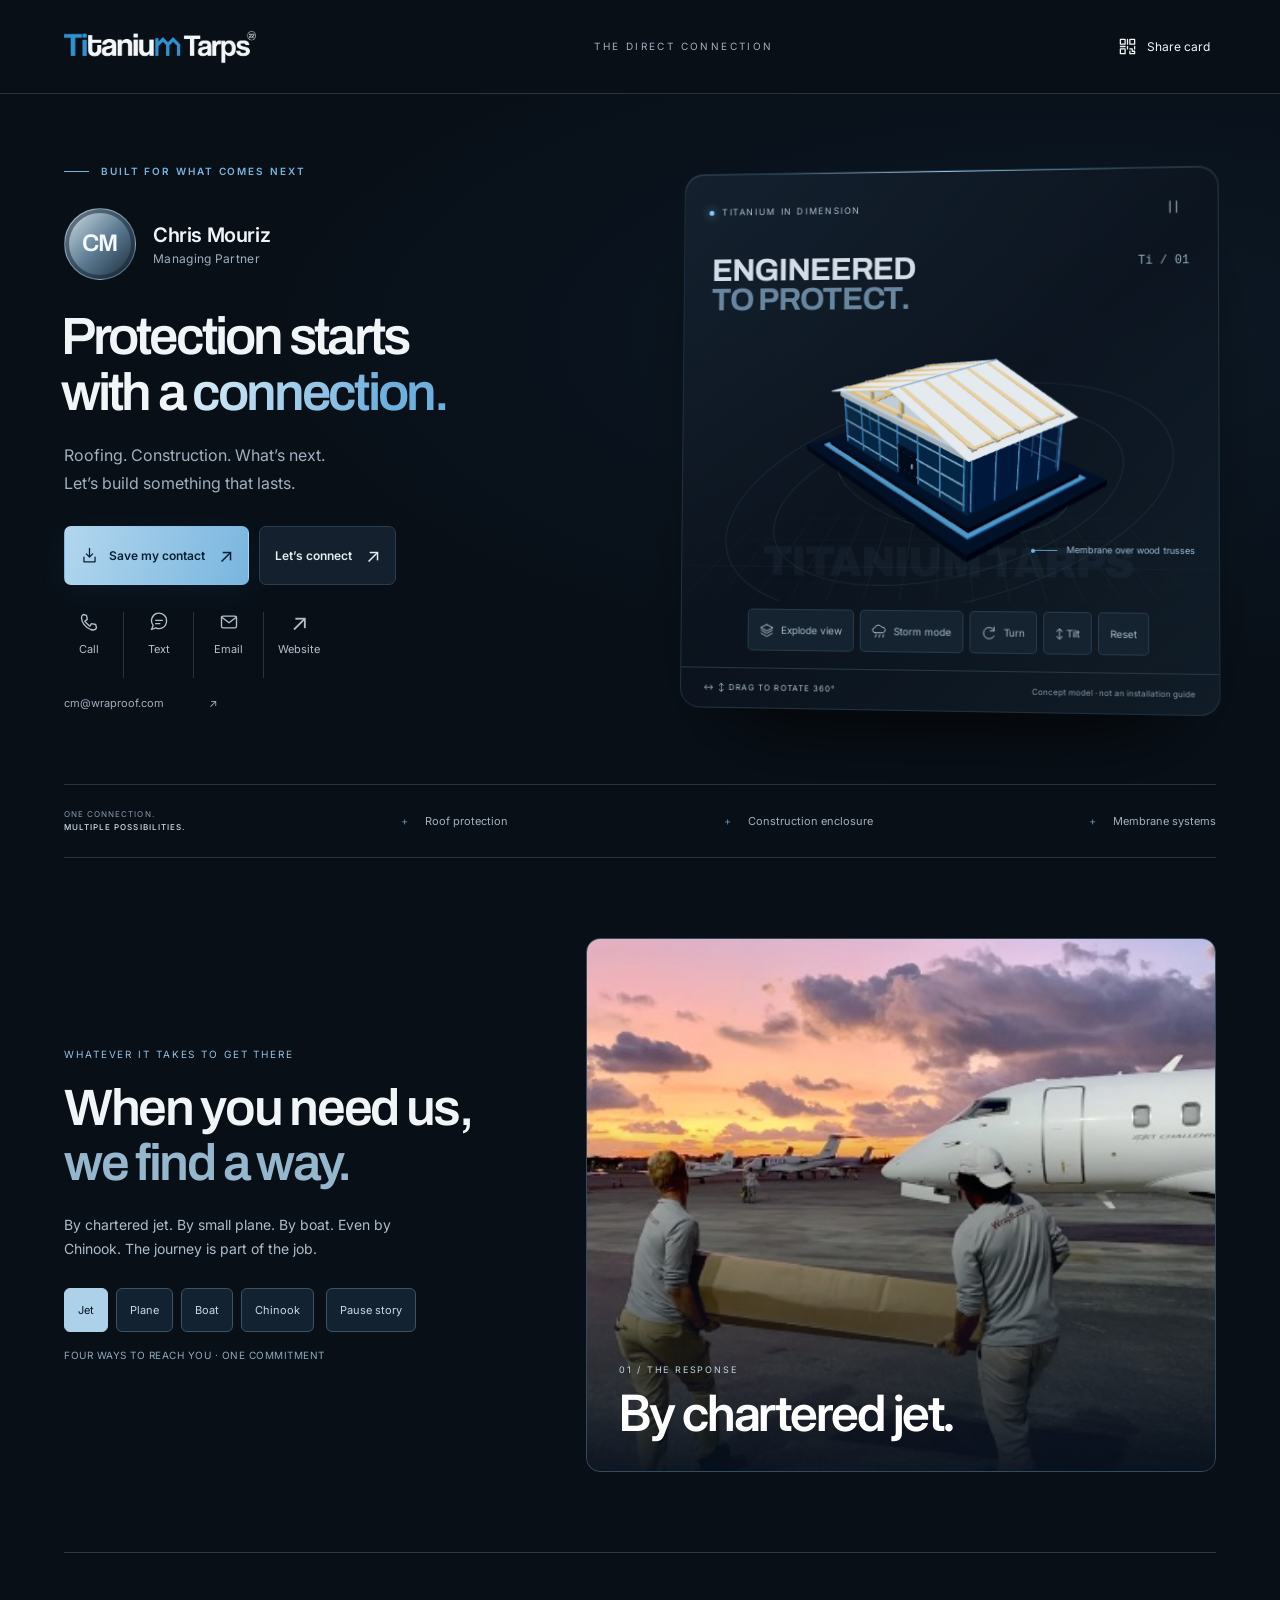
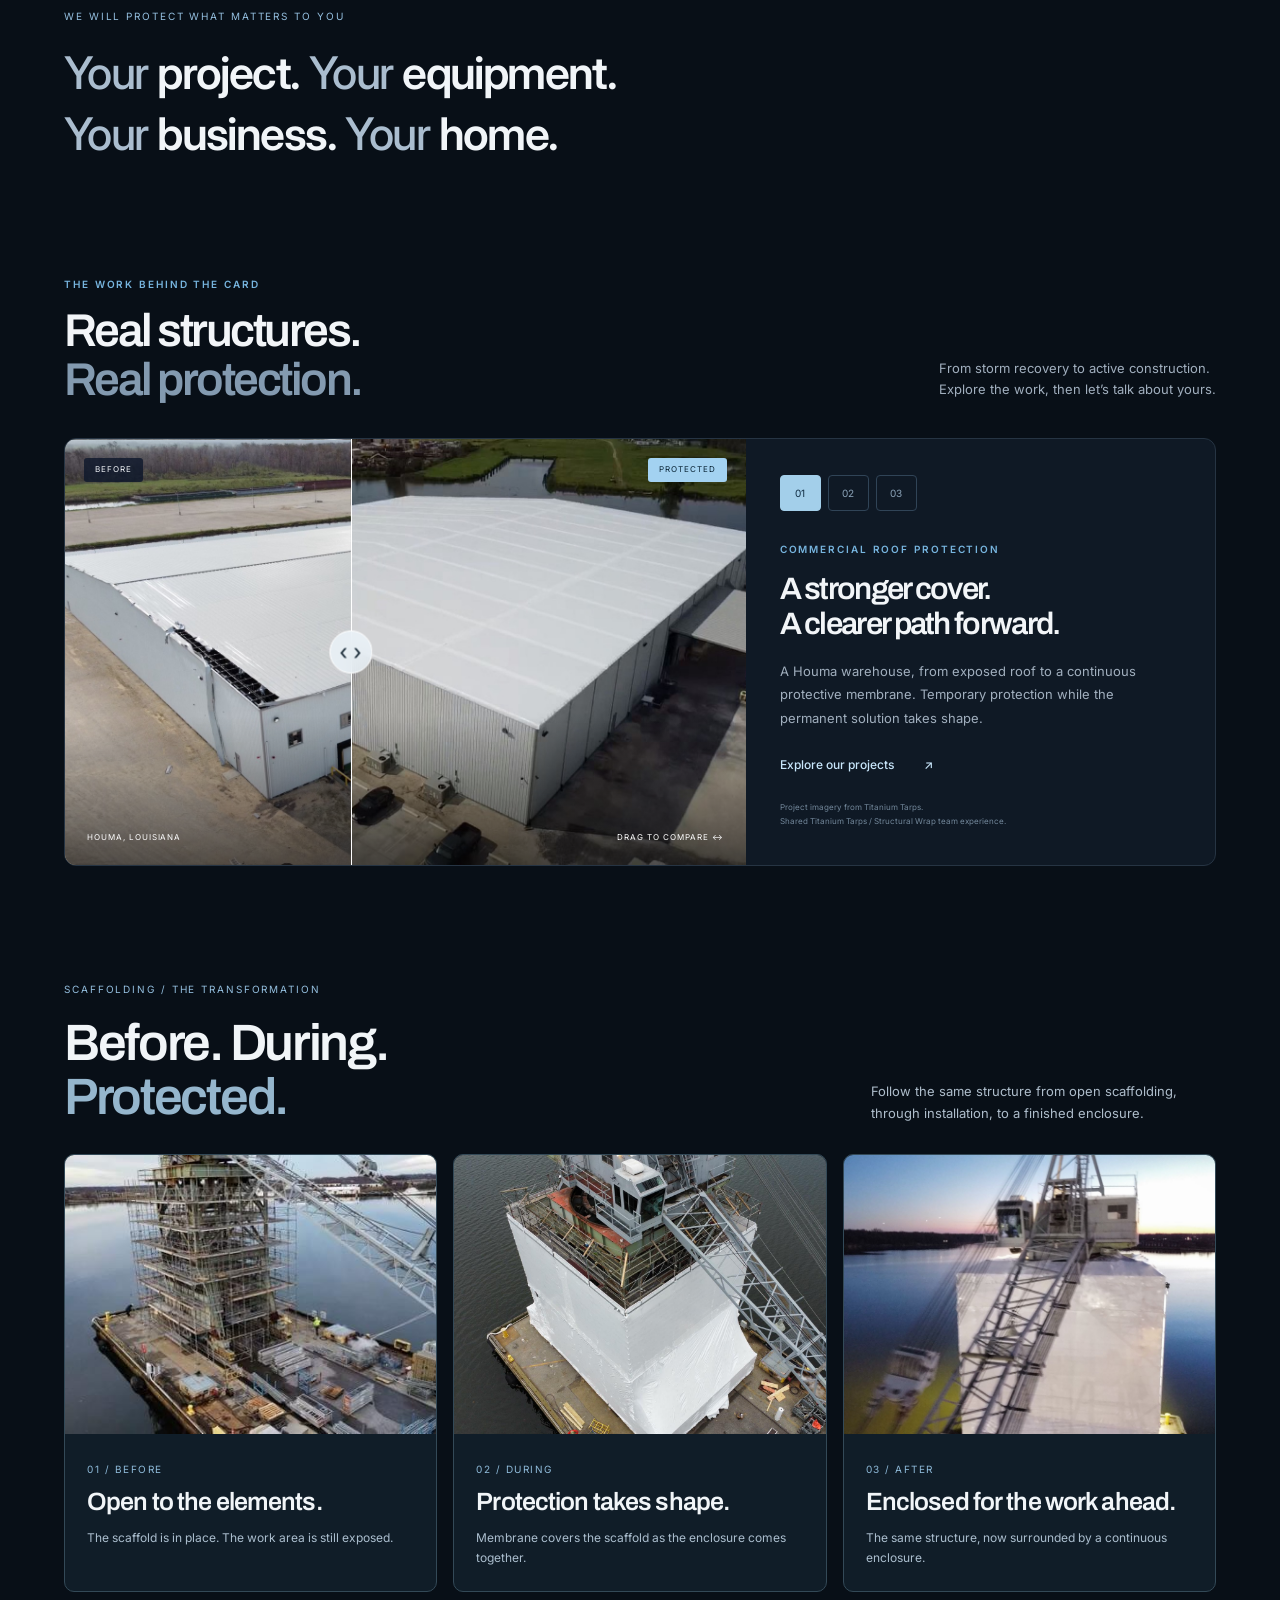
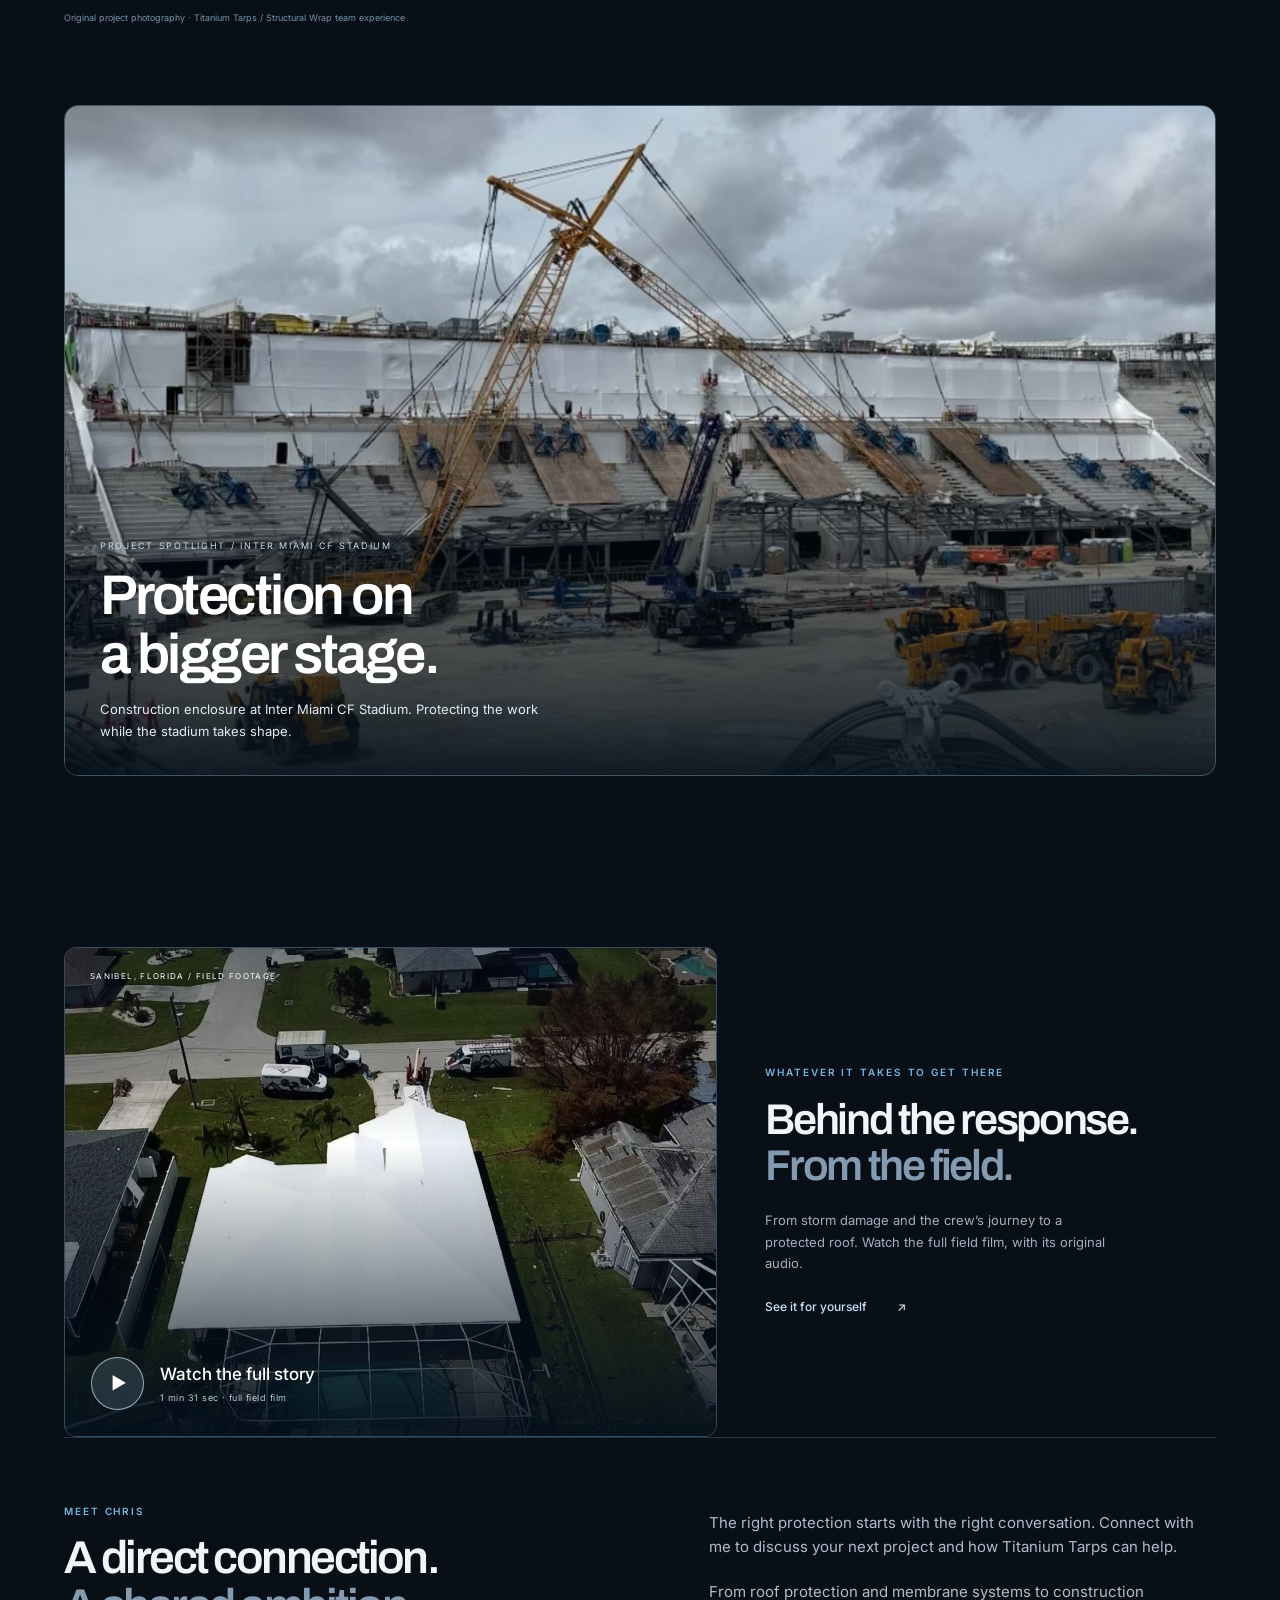
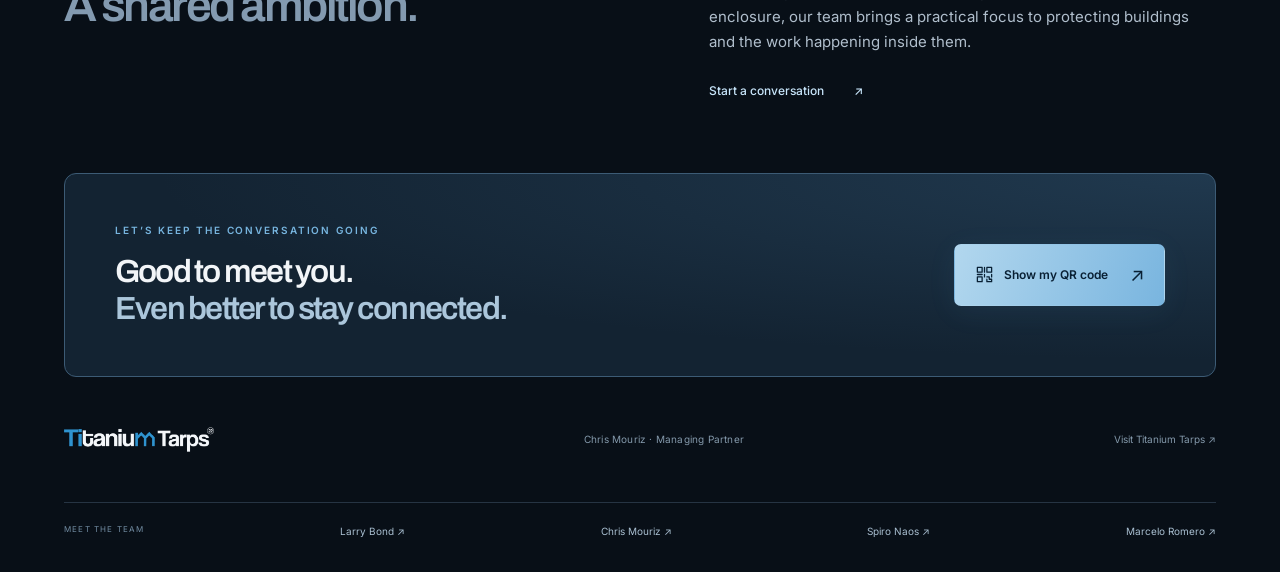
==== commit 0fa91808: "Replace short clip with full Sanibel field film Use the user-selected 90.8-second storm-recovery vid" ====
--- a/chris.html
+++ b/chris.html
@@ -6,9 +6,9 @@
 <meta name="description" content="Connect with Chris Mouriz, Managing Partner at Titanium Tarps. Roof protection, construction enclosure, and a stronger connection.">
 <link rel="canonical" href="https://titaniumtarps.com/chris.html">
 <meta property="og:title" content="Chris Mouriz • Titanium Tarps"><meta property="og:description" content="Protection starts with a connection. Save Chris’s contact and explore Titanium Tarps."><meta property="og:type" content="profile"><meta property="og:url" content="https://titaniumtarps.com/chris.html"><meta property="og:image" content="https://titaniumtarps.com/assets/img/gallery/warehouse-houma-after.jpg"><meta name="twitter:card" content="summary_large_image">
-<link rel="icon" href="assets/logo/favicon-32.png"><link rel="stylesheet" href="larry-card.css?v=20261013-story">
-<script defer src="larry-three.min.js"></script><script defer src="larry-card.js?v=20261013-story"></script>
-<link rel="stylesheet" href="titarps-story.css?v=20261013-story"><script defer src="titarps-story.js?v=20261013-story"></script>
+<link rel="icon" href="assets/logo/favicon-32.png"><link rel="stylesheet" href="larry-card.css?v=20261014-film">
+<script defer src="larry-three.min.js"></script><script defer src="larry-card.js?v=20261014-film"></script>
+<link rel="stylesheet" href="titarps-story.css?v=20261014-film"><script defer src="titarps-story.js?v=20261013-story"></script>
 </head>
 <body data-contact-name="Chris Mouriz" data-contact-first="Chris" data-contact-email="cm@wraproof.com" data-card-url="https://titaniumtarps.com/chris.html">
 <a class="skip" href="#contact">Skip to contact details</a>
@@ -49,7 +49,7 @@
 </section>
 <section class="tt-story tt-scaffold" aria-labelledby="scaffold-heading"><div class="tt-section-head"><div><p class="tt-kicker">SCAFFOLDING / THE TRANSFORMATION</p><h2 id="scaffold-heading">Before. During.<br><span>Protected.</span></h2></div><p>Follow the same structure from open scaffolding, through installation, to a finished enclosure.</p></div><div class="tt-scaffold-grid"><figure><img src="scaffold-before.jpg" alt="Open scaffolding around a waterfront industrial structure" loading="lazy" decoding="async"><figcaption><small>01 / BEFORE</small><h3>Open to the elements.</h3><p>The scaffold is in place. The work area is still exposed.</p></figcaption></figure><figure><img src="scaffold-during.jpg" alt="White membrane being installed around the scaffold with its upper section still open" loading="lazy" decoding="async"><figcaption><small>02 / DURING</small><h3>Protection takes shape.</h3><p>Membrane covers the scaffold as the enclosure comes together.</p></figcaption></figure><figure><img src="scaffold-after.jpg" alt="Completed white membrane enclosure around the waterfront scaffold" loading="lazy" decoding="async"><figcaption><small>03 / AFTER</small><h3>Enclosed for the work ahead.</h3><p>The same structure, now surrounded by a continuous enclosure.</p></figcaption></figure></div><p class="tt-project-credit">Original project photography · Titanium Tarps / Structural Wrap team experience</p></section>
 <section class="tt-story tt-stadium" aria-labelledby="stadium-heading"><figure class="tt-stadium-frame"><img src="assets/img/web/stadium.jpg" alt="White membrane enclosing the Inter Miami CF Stadium stands during construction" width="1284" height="777" loading="lazy" decoding="async"><figcaption><p class="tt-kicker">PROJECT SPOTLIGHT / INTER MIAMI CF STADIUM</p><h2 id="stadium-heading">Protection on<br>a bigger stage.</h2><p>Construction enclosure at Inter Miami CF Stadium. Protecting the work while the stadium takes shape.</p></figcaption></figure></section>
-<section class="field-film section" aria-labelledby="film-heading"><button class="film-preview" data-film aria-label="Watch the Sanibel Chinook deployment film"><img src="sanibel-chinook-poster.jpg" alt="Chinook helicopter with its loading ramp open during the Sanibel deployment" width="1280" height="720" loading="lazy"><span class="film-topline">SANIBEL, FLORIDA / FIELD FOOTAGE</span><span class="film-play"><span class="play-disc" aria-hidden="true">▶</span><span>Watch the deployment<small>26 seconds · from the field</small></span></span></button><div class="film-copy"><p class="eyebrow">WHATEVER IT TAKES TO GET THERE</p><h2 id="film-heading">Behind the response.<br><span>From the field.</span></h2><p>From the aircraft ramp to the flight over Sanibel. A look at the people, the materials, and the journey behind the response.</p><button class="text-link" data-film>See it for yourself <span>↗</span></button></div></section>
+<section class="field-film section" aria-labelledby="film-heading"><button class="film-preview" data-film aria-label="Watch the full Sanibel response film"><img src="sanibel-response-poster.jpg" alt="A roof protected with white membrane in the Sanibel response film" width="1280" height="960" loading="lazy"><span class="film-topline">SANIBEL, FLORIDA / FIELD FOOTAGE</span><span class="film-play"><span class="play-disc" aria-hidden="true">▶</span><span>Watch the full story<small>1 min 31 sec · full field film</small></span></span></button><div class="film-copy"><p class="eyebrow">WHATEVER IT TAKES TO GET THERE</p><h2 id="film-heading">Behind the response.<br><span>From the field.</span></h2><p>From storm damage and the crew’s journey to a protected roof. Watch the full field film, with its original audio.</p><button class="text-link" data-film>See it for yourself <span>↗</span></button></div></section>
 <section class="about section" aria-labelledby="about-heading"><div><p class="eyebrow">MEET CHRIS</p><h2 id="about-heading">A direct connection.<br><span>A shared ambition.</span></h2></div><div class="about-copy"><p>The right protection starts with the right conversation. Connect with me to discuss your next project and how Titanium Tarps can help.</p><p>From roof protection and membrane systems to construction enclosure, our team brings a practical focus to protecting buildings and the work happening inside them.</p><button class="text-link" data-connect>Start a conversation <span>↗</span></button></div></section>
 <section class="closing"><div><p class="eyebrow">LET’S KEEP THE CONVERSATION GOING</p><h2>Good to meet you.<br><span>Even better to stay connected.</span></h2></div><button class="button primary" data-share><span class="icon" data-icon="qr"></span>Show my QR code<span class="arrow">↗</span></button></section>
 </main>
@@ -57,6 +57,6 @@
 <div class="mobile-dock"><a class="button primary" href="chris-mouriz.vcf" download="Chris-Mouriz-Titanium-Tarps.vcf"><span class="icon" data-icon="save"></span>Save contact</a><button class="button secondary" data-share><span class="icon" data-icon="qr"></span>Share</button></div>
 <dialog id="share-dialog" aria-labelledby="share-title"><button class="close" data-close aria-label="Close share card">×</button><img class="dialog-logo" src="assets/logo/logo-on-dark.png" alt="Titanium Tarps" width="170" height="36"><p class="eyebrow">ONE SCAN. A DIRECT CONNECTION.</p><h2 id="share-title">Meet Chris Mouriz.</h2><p>Managing Partner · Titanium Tarps</p><div class="qr-frame"><img src="chris-qr.svg" width="280" height="280" alt="Scan to open Chris Mouriz’s Titanium Tarps contact card"></div><p class="qr-address">titaniumtarps.com/chris.html</p><div class="dialog-actions"><button class="button primary" id="native-share">Share card ↗</button><button class="button secondary" id="copy">Copy link</button></div><a class="text-link" href="chris-qr.svg" download="Chris-Mouriz-QR.svg">Download QR code ↓</a><p class="status" id="share-status" role="status"></p></dialog>
 <dialog id="connect-dialog" aria-labelledby="connect-title"><button class="close" data-close aria-label="Close connect form">×</button><p class="eyebrow">FROM INTRODUCTION TO OPPORTUNITY</p><h2 id="connect-title">Let’s stay in touch.</h2><p>Send me your details and what you have in mind.</p><form id="connect-form"><label>Your name<input name="name" autocomplete="name" maxlength="100" required placeholder="Full name"></label><label>Company<input name="company" autocomplete="organization" maxlength="120" placeholder="Company name"></label><label>Email<input name="email" type="email" autocomplete="email" maxlength="254" required placeholder="you@company.com"></label><label>Let’s talk about<select name="topic"><option>Working together</option><option>Roof protection</option><option>Construction enclosure</option><option>Materials & distribution</option></select></label><button class="button primary" type="submit"><span class="icon" data-icon="mail"></span>Continue in email<span>↗</span></button><p class="form-note">Opens your email app with a message to cm@wraproof.com. Nothing is sent until you send it there.</p><p id="connect-status" class="status" role="status"></p></form><a class="text-link" href="sms:+13052404464">Prefer to text? 305-240-4464 ↗</a></dialog>
-<dialog id="film-dialog" aria-labelledby="film-title"><button class="close" data-close aria-label="Close deployment film">×</button><p class="eyebrow">TITANIUM TARPS / IN THE FIELD</p><h2 id="film-title">The Sanibel deployment.</h2><video id="field-video" controls playsinline preload="none" poster="sanibel-chinook-poster.jpg" aria-label="Silent 26-second Sanibel deployment film">Your browser cannot play this video. <a href="sanibel-chinook.mp4">Open the deployment film</a>.</video><p class="film-caption">Chinooks on the ground. Materials at the ramp. A flight over Sanibel.<span>Original field footage · silent edit</span></p></dialog>
+<dialog id="film-dialog" aria-labelledby="film-title"><button class="close" data-close aria-label="Close deployment film">×</button><p class="eyebrow">TITANIUM TARPS / IN THE FIELD</p><h2 id="film-title">The Sanibel response.</h2><video id="field-video" data-src="sanibel-response-film.mp4" controls playsinline preload="none" poster="sanibel-response-poster.jpg" aria-label="Full 91-second Sanibel storm-recovery film with audio">Your browser cannot play this video. <a href="sanibel-response-film.mp4">Open the full field film</a>.</video><p class="film-caption">Storm damage. The crew’s journey. A roof protected.<span>Full field film · original audio</span></p></dialog>
 <noscript><div class="no-js">Contact Chris directly: <a href="tel:+13052404464">305-240-4464</a> · <a href="mailto:cm@wraproof.com">cm@wraproof.com</a>. Contact download and all links work without JavaScript.</div></noscript>
 </body></html>
--- a/larry-card.css
+++ b/larry-card.css
@@ -16,3 +16,6 @@
 
 /* Two-axis direct manipulation is confined to the 3D stage. */
 .model{touch-action:none}.model-controls{flex-wrap:wrap;gap:6px;padding-left:12px;padding-right:12px}.model-controls button{padding:10px 11px}.model-note{flex-wrap:wrap}.callout{max-width:85%}#model-label{font-size:9px}@media(max-width:370px){.model-controls button{font-size:9px;padding:9px 8px}}
+
+/* Preserve the full field film’s original 4:3 framing. */
+.film-preview{aspect-ratio:4/3}#field-video{aspect-ratio:4/3;object-fit:contain}
--- a/titarps-story.css
+++ b/titarps-story.css
@@ -10,3 +10,5 @@
 @media(max-width:1400px){.tt-story{margin-left:5%;margin-right:5%}}@media(max-width:900px){.tt-journey{gap:30px;grid-template-columns:1fr 1fr}.tt-journey-controls{gap:6px}.tt-journey-controls button{padding:8px 10px}.tt-scaffold-grid{gap:10px}.tt-scaffold-grid figcaption{padding:17px}.tt-section-head{align-items:start;flex-direction:column;gap:18px}.tt-section-head>p{max-width:550px}.tt-home-film-grid{gap:25px}}
 @media(max-width:640px){.tt-story{margin-left:6%;margin-right:6%;padding-top:50px;padding-bottom:50px}.tt-journey{display:flex;flex-direction:column;align-items:stretch;gap:24px}.tt-journey-copy>p:not(.tt-kicker){max-width:none;font-size:13px}.tt-journey-stage{aspect-ratio:1.05}.tt-journey-controls{margin-top:22px}.tt-journey-controls button{font-size:10px}.tt-travel-slide figcaption{bottom:25px;left:23px}.tt-promise{padding-top:30px;padding-bottom:0}.tt-promise>p:last-child{font-size:28px}.tt-scaffold{padding-top:0}.tt-scaffold-grid{grid-template-columns:1fr;gap:20px}.tt-scaffold-grid img{aspect-ratio:16/10}.tt-scaffold-grid figcaption{padding:22px}.tt-scaffold-grid h3{font-size:26px}.tt-stadium{padding-top:0}.tt-stadium-frame img{aspect-ratio:1.2;object-position:50% 50%}.tt-stadium-frame figcaption{position:relative;padding:24px;background:#10202d}.tt-stadium-frame h2{font-size:33px}.tt-stadium-frame p{font-size:12px}.tt-home-film-grid{display:flex;flex-direction:column;align-items:stretch}.tt-home-scaffold{padding-top:45px}}
 @media(prefers-reduced-motion:reduce){.tt-travel-slide{transition:none}}
+
+.tt-home-film video{aspect-ratio:4/3;object-fit:contain}
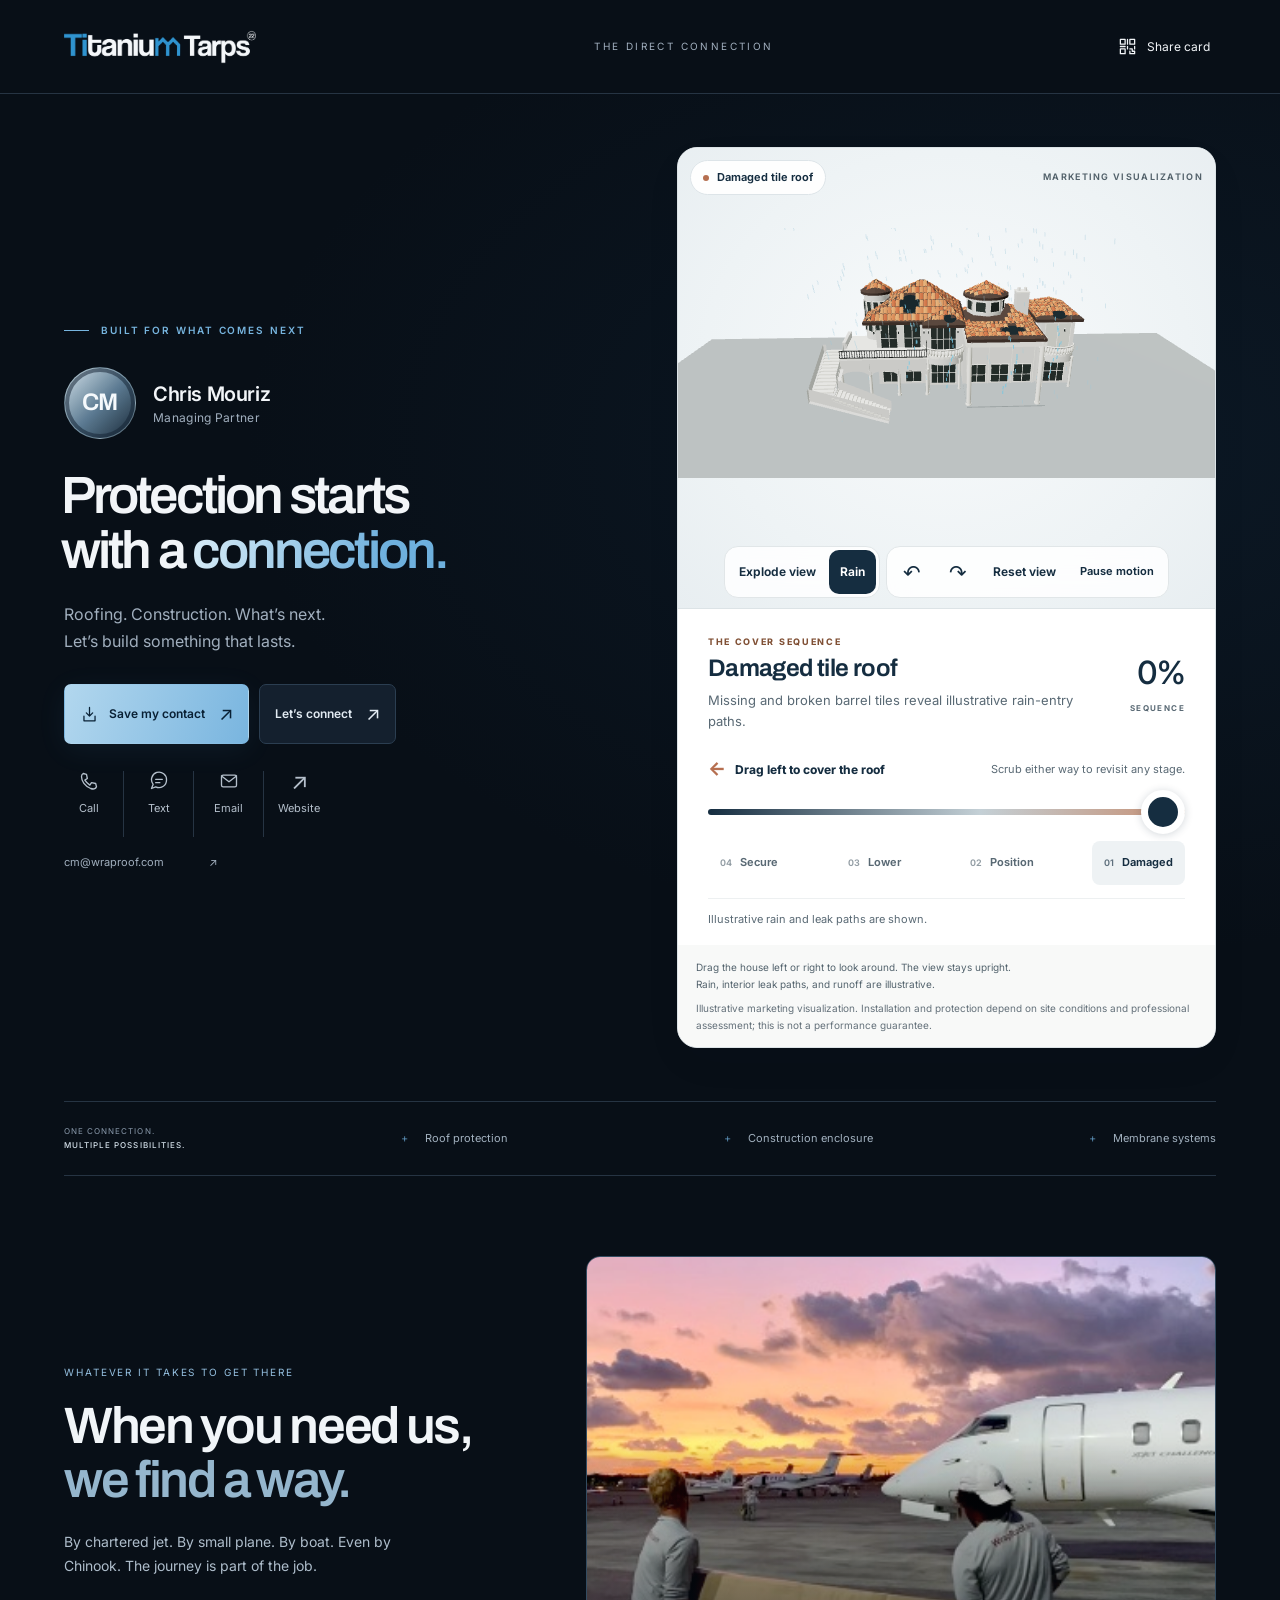
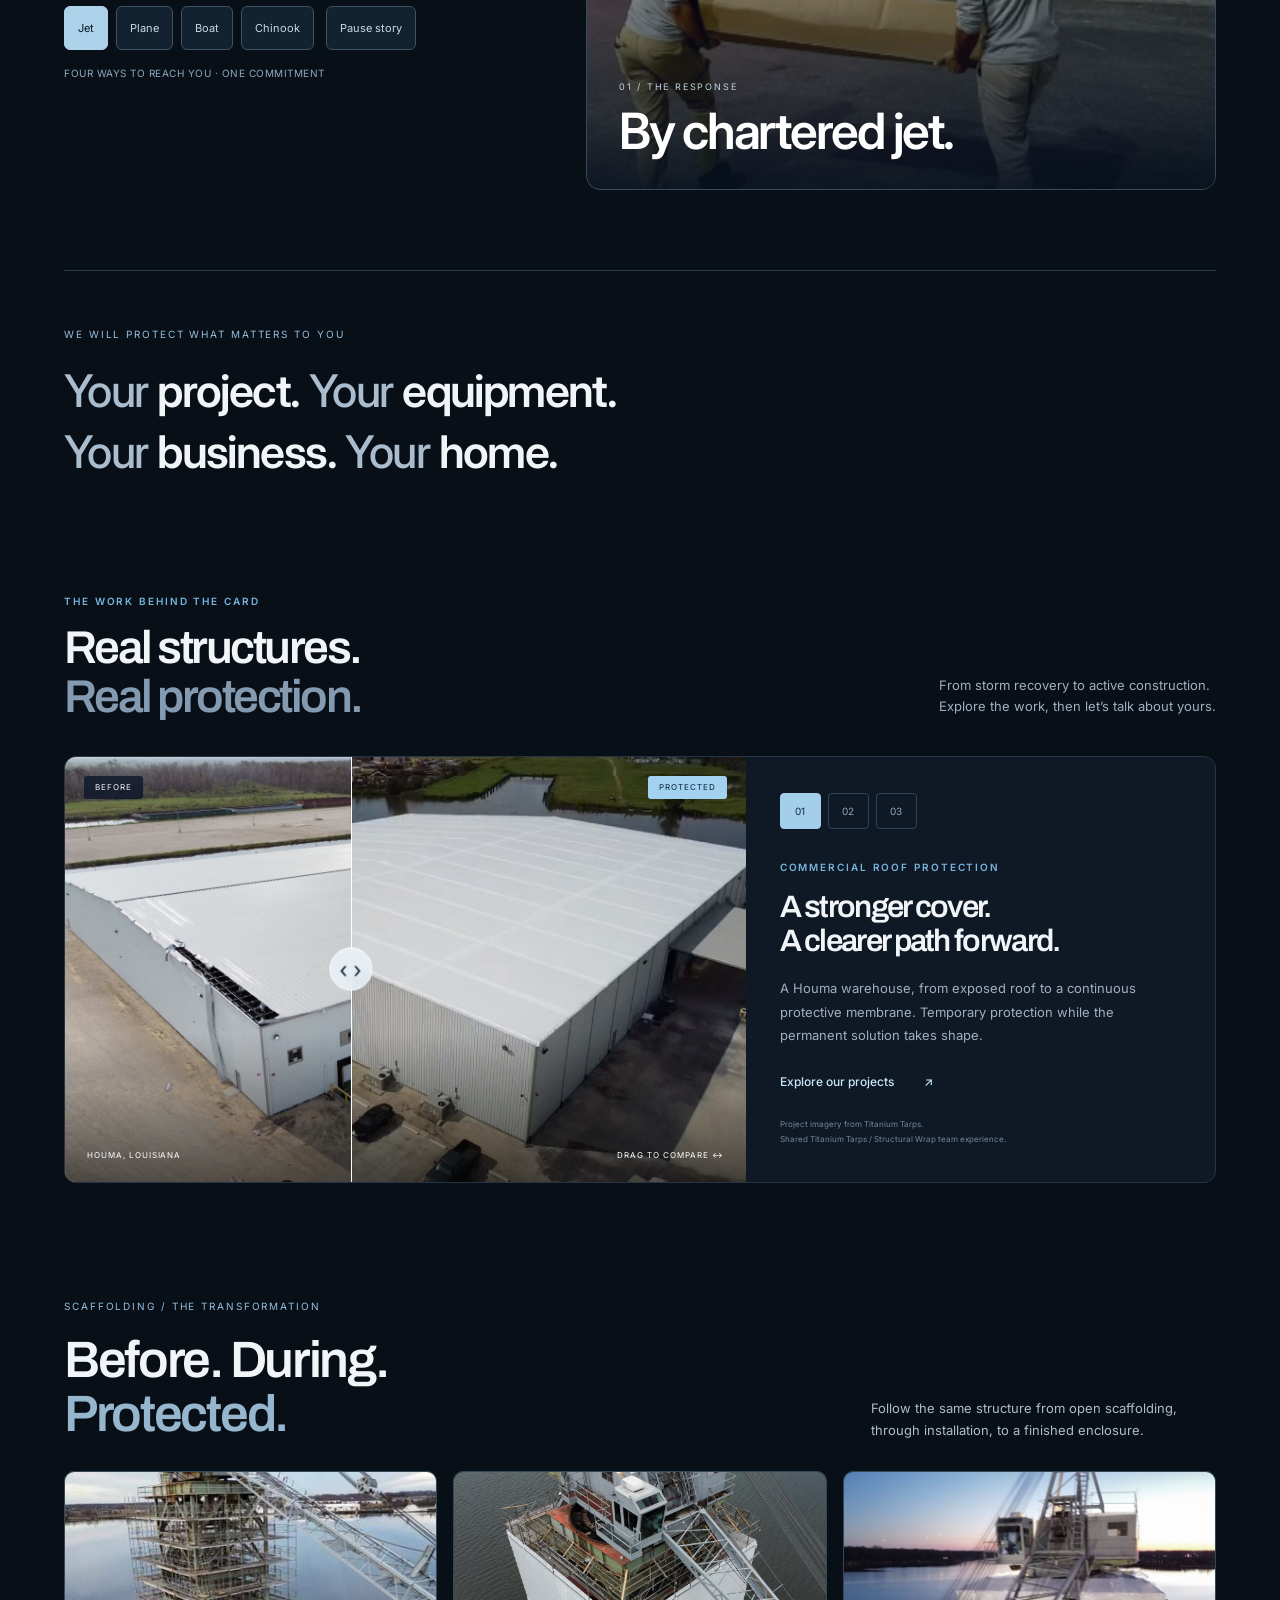
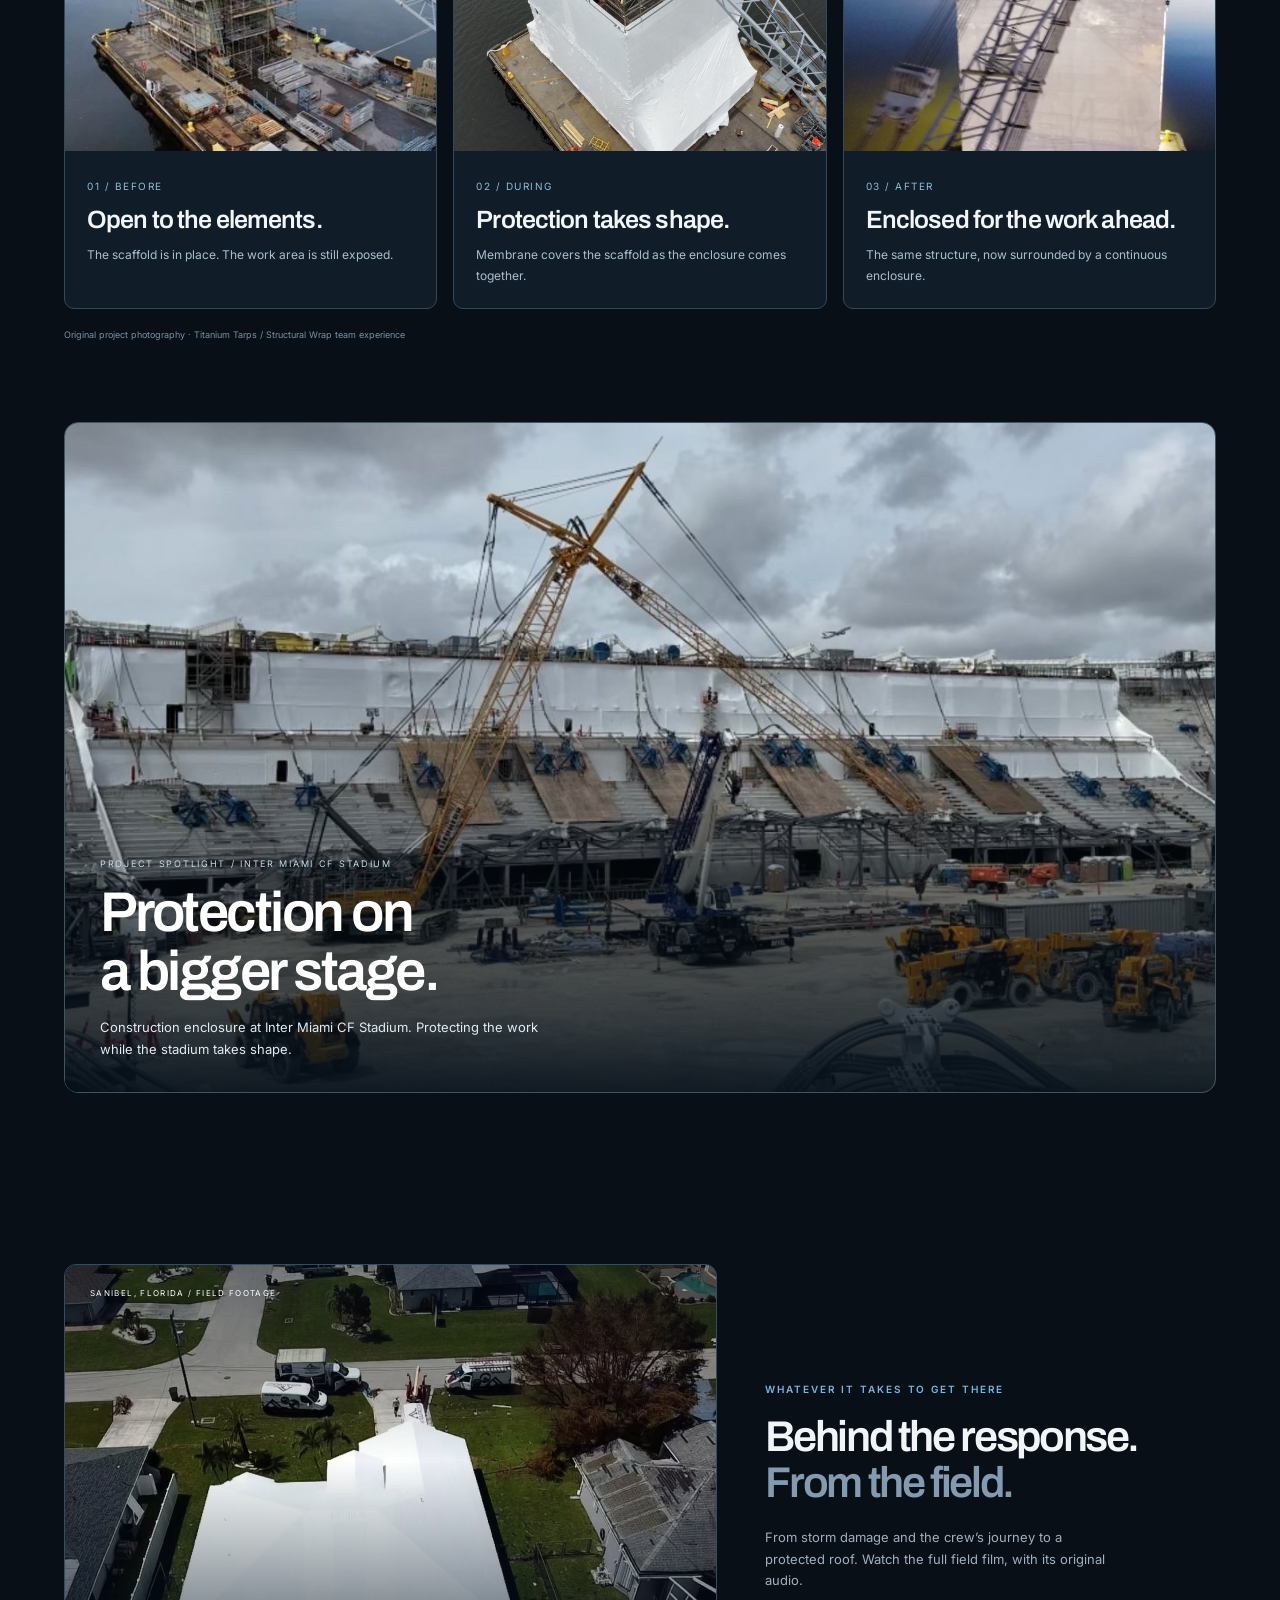
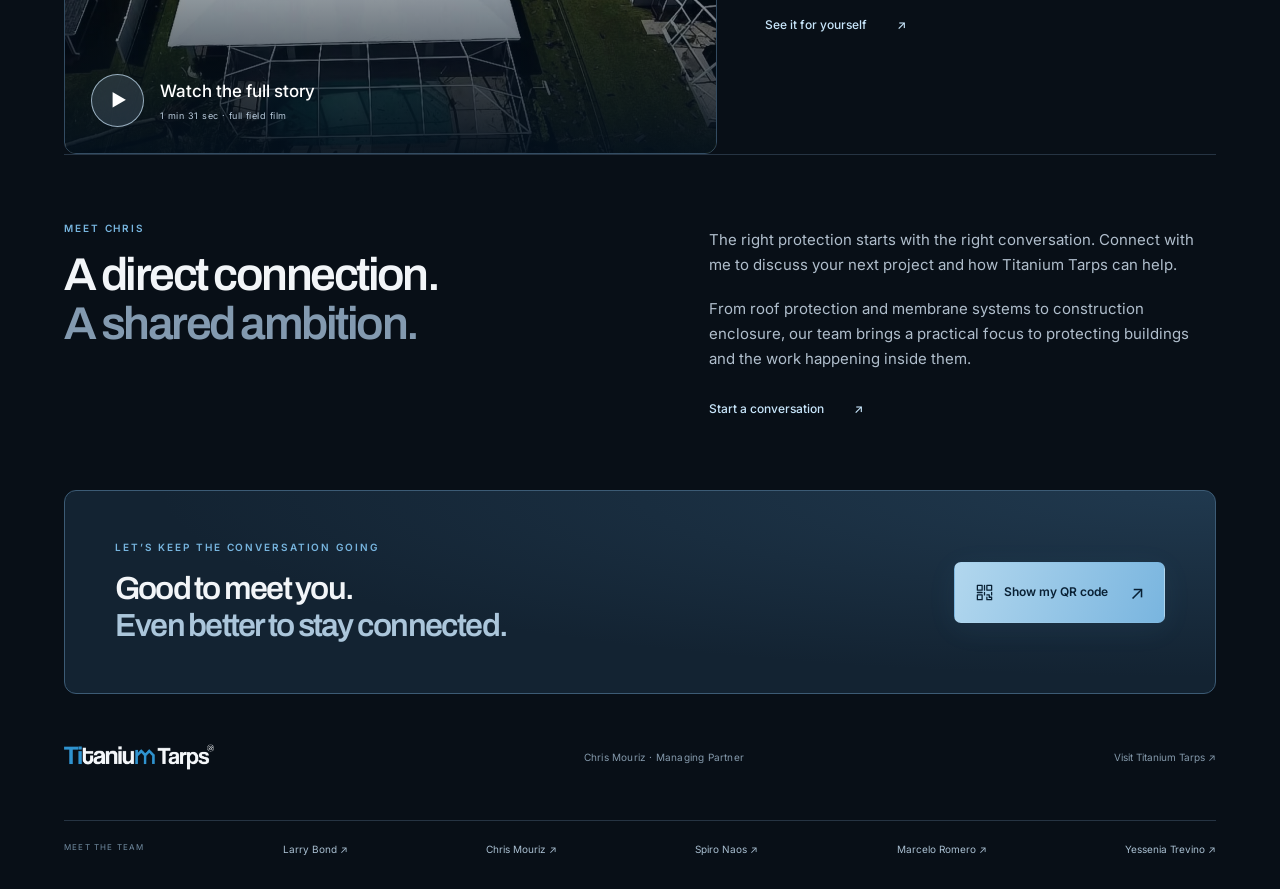
==== commit b33c826a: "Add approved house and reversible roof-cover sequence Use one upright house model and reversible dam" ====
--- a/chris.html
+++ b/chris.html
@@ -6,9 +6,10 @@
 <meta name="description" content="Connect with Chris Mouriz, Managing Partner at Titanium Tarps. Roof protection, construction enclosure, and a stronger connection.">
 <link rel="canonical" href="https://titaniumtarps.com/chris.html">
 <meta property="og:title" content="Chris Mouriz • Titanium Tarps"><meta property="og:description" content="Protection starts with a connection. Save Chris’s contact and explore Titanium Tarps."><meta property="og:type" content="profile"><meta property="og:url" content="https://titaniumtarps.com/chris.html"><meta property="og:image" content="https://titaniumtarps.com/assets/img/gallery/warehouse-houma-after.jpg"><meta name="twitter:card" content="summary_large_image">
-<link rel="icon" href="assets/logo/favicon-32.png"><link rel="stylesheet" href="larry-card.css?v=20261014-film">
-<script defer src="larry-three.min.js"></script><script defer src="larry-card.js?v=20261014-film"></script>
+<link rel="icon" href="assets/logo/favicon-32.png"><link rel="stylesheet" href="larry-card.css?v=20261014-house-horizontal">
+<script defer src="larry-three.min.js"></script><script defer src="larry-card.js?v=20261015-slider"></script>
 <link rel="stylesheet" href="titarps-story.css?v=20261014-film"><script defer src="titarps-story.js?v=20261013-story"></script>
+<link rel="stylesheet" href="roof-cover.css?v=20261015-slider"><script defer src="roof-cover.js?v=20261015-slider"></script>
 </head>
 <body data-contact-name="Chris Mouriz" data-contact-first="Chris" data-contact-email="cm@wraproof.com" data-card-url="https://titaniumtarps.com/chris.html">
 <a class="skip" href="#contact">Skip to contact details</a>
@@ -24,17 +25,56 @@
 <nav class="contact-actions" aria-label="Contact Chris"><a href="tel:+13052404464"><span class="icon" data-icon="phone"></span>Call</a><a href="sms:+13052404464"><span class="icon" data-icon="message"></span>Text</a><a href="mailto:cm@wraproof.com"><span class="icon" data-icon="mail"></span>Email</a><a href="https://titaniumtarps.com/" target="_blank" rel="noopener noreferrer"><span class="web-icon" aria-hidden="true">↗</span>Website</a></nav>
 <a class="email-address" href="mailto:cm@wraproof.com">cm@wraproof.com <span>↗</span></a>
 </div>
-<div class="experience">
-<div class="stage-top"><span><i></i> TITANIUM IN DIMENSION</span><button id="motion" class="motion" aria-pressed="false" aria-label="Pause animation"><span data-icon="pause" class="icon"></span></button></div>
-<div class="stage" id="stage">
-<div class="stage-grid"></div><div class="orbit orbit-one"></div><div class="orbit orbit-two"></div>
-<div class="model" id="model" tabindex="0" role="img" aria-label="Interactive conceptual 3D roof protection model. Drag in any direction or use all four arrow keys for full 360-degree rotation. Press Home to reset. Use Explode view to reveal the wood trusses beneath the membrane."><div class="model-fallback"><img src="assets/img/gallery/warehouse-houma-after.jpg" alt="Warehouse protected with Titanium Tarps"></div></div>
-<div class="model-title">ENGINEERED<br><span>TO PROTECT.</span></div><span class="model-number">Ti / 01</span>
-<div class="callout"><span class="callout-line"></span><span id="model-label">Membrane over wood trusses</span></div>
-<div class="stage-floor">TITANIUM TARPS</div>
-</div>
-<div class="model-controls" aria-label="3D model controls"><button id="assembly" class="selected" aria-pressed="false"><span class="icon" data-icon="layers"></span>Explode view</button><button id="weather" aria-pressed="false"><span class="icon" data-icon="rain"></span>Storm mode</button><button id="rotate" aria-label="Turn model 45 degrees"><span class="icon" data-icon="rotate"></span>Turn</button><button id="tilt" aria-label="Tilt model 30 degrees">↕ Tilt</button><button id="reset-view" aria-label="Reset model view">Reset</button></div>
-<div class="model-note"><span>↔ ↕ DRAG TO ROTATE 360°</span><span>Concept model · not an installation guide</span></div>
+<div class="roof-demo" aria-label="Interactive roof-cover demonstration">
+      <div class="model-stage">
+        <div class="stage-header">
+          <span class="model-badge"><span class="status-dot" aria-hidden="true"></span><span id="model-label">Damaged tile roof</span></span>
+          <span class="illustration-tag">MARKETING VISUALIZATION</span>
+        </div>
+        <div id="model" tabindex="0" aria-label="Interactive upright house model. Drag horizontally or use the rotate buttons to look around. Use the roof-cover slider below to explore the installation.">
+          <img class="initial-fallback" src="assets/img/house/michael-wrapped-house.jpg" alt="Reference view of a house with a white fitted roof cover">
+        </div>
+        <div class="model-toolbar" role="group" aria-label="Model controls">
+          <div class="toolbar-group">
+            <button id="assembly" type="button" aria-pressed="false" title="Toggle exploded view">Explode view</button>
+            <button id="weather" type="button" aria-pressed="true" title="Toggle illustrative rain">Rain</button>
+          </div>
+          <div class="toolbar-group view-controls">
+            <button id="rotate-left" class="icon-button" type="button" aria-label="Rotate left" title="Rotate left">↶</button>
+            <button id="rotate" class="icon-button" type="button" aria-label="Rotate right" title="Rotate right">↷</button>
+            <button id="reset-view" type="button" title="Reset model view">Reset view</button>
+            <button id="motion" class="icon-button" type="button" aria-label="Pause motion" aria-pressed="false" title="Pause motion">Ⅱ</button>
+          </div>
+        </div>
+      </div>
+      <div class="cover-panel">
+        <div class="phase-summary">
+          <div class="phase-copy">
+            <p class="eyebrow">THE COVER SEQUENCE</p>
+            <h2 id="cover-phase">Damaged roof</h2>
+            <p id="cover-description">Broken tiles expose illustrative leak paths. Move the slider left to bring the Titanium cover over the roof.</p>
+          </div>
+          <div class="progress-readout"><span id="cover-percentage">0%</span><span>SEQUENCE</span></div>
+        </div>
+        <div class="slider-heading">
+          <label for="cover-progress"><span aria-hidden="true">←</span> Drag left to cover the roof</label>
+          <span class="scrub-note" id="scrub-note">Scrub either way to revisit any stage.</span>
+        </div>
+        <div class="range-wrap">
+          <input id="cover-progress" type="range" min="0" max="100" value="0" step="1" dir="rtl" aria-describedby="scrub-note cover-description" aria-label="Roof cover sequence. Drag left to advance from damaged to secured.">
+        </div>
+        <div class="phase-buttons" role="group" aria-label="Jump to a cover stage">
+          <button type="button" data-stage="0" aria-pressed="true"><span>01</span> Damaged</button>
+          <button type="button" data-stage="45" aria-pressed="false"><span>02</span> Position</button>
+          <button type="button" data-stage="66" aria-pressed="false"><span>03</span> Lower</button>
+          <button type="button" data-stage="100" aria-pressed="false"><span>04</span> Secure</button>
+        </div>
+        <p id="cover-status" class="cover-status" role="status" aria-live="polite" aria-atomic="true">Illustrative rain and leak paths are shown.</p>
+      </div>
+    <footer class="model-note">
+      <p><span>Drag the house left or right to look around. The view stays upright.</span> Rain, interior leak paths, and runoff are illustrative.</p>
+      <p class="disclaimer">Illustrative marketing visualization. Installation and protection depend on site conditions and professional assessment; this is not a performance guarantee.</p>
+    </footer>
 </div>
 </section>
 <div class="focus-strip"><span>ONE CONNECTION. <strong>MULTIPLE POSSIBILITIES.</strong></span><span>Roof protection</span><span>Construction enclosure</span><span>Membrane systems</span></div>
@@ -53,7 +93,7 @@
 <section class="about section" aria-labelledby="about-heading"><div><p class="eyebrow">MEET CHRIS</p><h2 id="about-heading">A direct connection.<br><span>A shared ambition.</span></h2></div><div class="about-copy"><p>The right protection starts with the right conversation. Connect with me to discuss your next project and how Titanium Tarps can help.</p><p>From roof protection and membrane systems to construction enclosure, our team brings a practical focus to protecting buildings and the work happening inside them.</p><button class="text-link" data-connect>Start a conversation <span>↗</span></button></div></section>
 <section class="closing"><div><p class="eyebrow">LET’S KEEP THE CONVERSATION GOING</p><h2>Good to meet you.<br><span>Even better to stay connected.</span></h2></div><button class="button primary" data-share><span class="icon" data-icon="qr"></span>Show my QR code<span class="arrow">↗</span></button></section>
 </main>
-<footer><img src="assets/logo/logo-on-dark.png" alt="Titanium Tarps" width="150" height="32"><span>Chris Mouriz · Managing Partner</span><a href="https://titaniumtarps.com/">Visit Titanium Tarps ↗</a></footer><nav class="team-links" aria-label="Titanium Tarps team cards"><span>MEET THE TEAM</span><a href="larry.html">Larry Bond ↗</a><a href="chris.html">Chris Mouriz ↗</a><a href="spiro.html">Spiro Naos ↗</a><a href="marcelo.html">Marcelo Romero ↗</a></nav>
+<footer><img src="assets/logo/logo-on-dark.png" alt="Titanium Tarps" width="150" height="32"><span>Chris Mouriz · Managing Partner</span><a href="https://titaniumtarps.com/">Visit Titanium Tarps ↗</a></footer><nav class="team-links" aria-label="Titanium Tarps team cards"><span>MEET THE TEAM</span><a href="larry.html">Larry Bond ↗</a><a href="chris.html">Chris Mouriz ↗</a><a href="spiro.html">Spiro Naos ↗</a><a href="marcelo.html">Marcelo Romero ↗</a><a href="yessenia.html">Yessenia Trevino ↗</a></nav>
 <div class="mobile-dock"><a class="button primary" href="chris-mouriz.vcf" download="Chris-Mouriz-Titanium-Tarps.vcf"><span class="icon" data-icon="save"></span>Save contact</a><button class="button secondary" data-share><span class="icon" data-icon="qr"></span>Share</button></div>
 <dialog id="share-dialog" aria-labelledby="share-title"><button class="close" data-close aria-label="Close share card">×</button><img class="dialog-logo" src="assets/logo/logo-on-dark.png" alt="Titanium Tarps" width="170" height="36"><p class="eyebrow">ONE SCAN. A DIRECT CONNECTION.</p><h2 id="share-title">Meet Chris Mouriz.</h2><p>Managing Partner · Titanium Tarps</p><div class="qr-frame"><img src="chris-qr.svg" width="280" height="280" alt="Scan to open Chris Mouriz’s Titanium Tarps contact card"></div><p class="qr-address">titaniumtarps.com/chris.html</p><div class="dialog-actions"><button class="button primary" id="native-share">Share card ↗</button><button class="button secondary" id="copy">Copy link</button></div><a class="text-link" href="chris-qr.svg" download="Chris-Mouriz-QR.svg">Download QR code ↓</a><p class="status" id="share-status" role="status"></p></dialog>
 <dialog id="connect-dialog" aria-labelledby="connect-title"><button class="close" data-close aria-label="Close connect form">×</button><p class="eyebrow">FROM INTRODUCTION TO OPPORTUNITY</p><h2 id="connect-title">Let’s stay in touch.</h2><p>Send me your details and what you have in mind.</p><form id="connect-form"><label>Your name<input name="name" autocomplete="name" maxlength="100" required placeholder="Full name"></label><label>Company<input name="company" autocomplete="organization" maxlength="120" placeholder="Company name"></label><label>Email<input name="email" type="email" autocomplete="email" maxlength="254" required placeholder="you@company.com"></label><label>Let’s talk about<select name="topic"><option>Working together</option><option>Roof protection</option><option>Construction enclosure</option><option>Materials & distribution</option></select></label><button class="button primary" type="submit"><span class="icon" data-icon="mail"></span>Continue in email<span>↗</span></button><p class="form-note">Opens your email app with a message to cm@wraproof.com. Nothing is sent until you send it there.</p><p id="connect-status" class="status" role="status"></p></form><a class="text-link" href="sms:+13052404464">Prefer to text? 305-240-4464 ↗</a></dialog>
--- a/larry-card.css
+++ b/larry-card.css
@@ -14,8 +14,25 @@
 @media(max-width:1000px){.field-film{gap:28px}.film-copy h2{font-size:37px}.film-play{font-size:14px;left:20px;bottom:20px}}
 @media(max-width:760px){.field-film{display:flex;flex-direction:column;gap:28px;align-items:stretch;padding-bottom:0}.film-copy h2{font-size:35px;margin-top:12px}.film-copy>p:not(.eyebrow){max-width:none}.film-topline{top:18px;left:18px;font-size:7px}.film-play{left:18px;bottom:20px;font-size:14px;gap:12px}.play-disc{width:44px;height:44px;font-size:14px}.film-trigger{margin-top:18px;padding:6px 0;font-size:10px}#film-dialog{padding:32px 17px 22px}#film-dialog h2{font-size:26px;margin-bottom:18px}.film-caption{display:block;font-size:9px!important}.film-caption>span{display:block;margin-top:8px}}
 
-/* Two-axis direct manipulation is confined to the 3D stage. */
-.model{touch-action:none}.model-controls{flex-wrap:wrap;gap:6px;padding-left:12px;padding-right:12px}.model-controls button{padding:10px 11px}.model-note{flex-wrap:wrap}.callout{max-width:85%}#model-label{font-size:9px}@media(max-width:370px){.model-controls button{font-size:9px;padding:9px 8px}}
+/* Horizontal model turning preserves native vertical page scrolling. */
+.model{touch-action:pan-y pinch-zoom}.model-controls #rotate-left .icon{transform:scaleX(-1)}.model-controls{flex-wrap:wrap;gap:6px;padding-left:12px;padding-right:12px}.model-controls button{padding:10px 11px}.model-note{flex-wrap:wrap}.callout{max-width:85%}#model-label{font-size:9px}@media(max-width:370px){.model-controls button{font-size:9px;padding:9px 8px}}
+
+/* Keep unavailable model controls hidden when their normal layout uses flex or grid. */
+.model-controls button[hidden],.motion[hidden]{display:none}
 
 /* Preserve the full field film’s original 4:3 framing. */
 .film-preview{aspect-ratio:4/3}#field-video{aspect-ratio:4/3;object-fit:contain}
+
+/* Keep decorative text outside the model's full assembled/exploded viewport. */
+.stage{--model-height:395px;height:auto;display:grid;grid-template-columns:minmax(0,1fr) auto;grid-template-rows:auto var(--model-height) auto;grid-template-areas:"heading number" "model model" "caption caption"}
+.model{position:relative;inset:auto;grid-area:model;min-width:0;height:100%}
+.model-title{position:static;grid-area:heading;padding:6px 0 16px 28px}
+.model-number{position:static;grid-area:number;padding:6px 28px 16px 12px}
+.callout{position:static;grid-area:caption;max-width:none;min-width:0;padding:12px 23px;background:#0b1824;border-top:1px solid #263443;color:#d6e6f2;line-height:1.5}
+.callout-line{flex-shrink:0}
+#model-label{font-size:11px;overflow-wrap:anywhere}
+@media(min-width:1500px){.stage{--model-height:440px}}
+@media(max-width:1400px){.stage{--model-height:355px}}
+@media(max-width:1000px){.stage{--model-height:330px}}
+@media(max-width:760px){.stage{--model-height:340px}.model-title{padding-left:23px}.model-number{padding-right:23px}.callout{padding:12px 20px}}
+@media(max-width:370px){.stage{--model-height:290px}.model-title{font-size:25px}}
--- a/roof-cover.css
+++ b/roof-cover.css
@@ -0,0 +1,130 @@
+.roof-demo{color-scheme:light;--navy:#152d40;--navy-deep:#102332;--muted:#596974;--line:#dce3e6;--terra:#b66f50;--paper:#f8f9f8;--white:#fff;font-family:Inter,ui-sans-serif,-apple-system,BlinkMacSystemFont,"Segoe UI",sans-serif;color:var(--navy);background:var(--paper);font-synthesis:none}
+.roof-demo *{box-sizing:border-box}
+.roof-demo body{margin:0}
+.roof-demo button,.roof-demo input{font:inherit}
+.roof-demo button,.roof-demo a,.roof-demo input{-webkit-tap-highlight-color:transparent}
+.roof-demo button{cursor:pointer}
+.roof-demo button:focus-visible,.roof-demo a:focus-visible,.roof-demo input:focus-visible,.roof-demo #model:focus-visible{outline:3px solid #2d7ea8;outline-offset:4px}
+.roof-demo button{min-height:44px;border:1px solid var(--line);border-radius:10px;color:var(--navy);background:#fff;padding:10px 15px;font-size:12px;font-weight:650;transition:background .15s,border-color .15s,color .15s}
+.roof-demo button:hover{background:#edf2f4;border-color:#bac9d1}
+.roof-demo button[aria-pressed="true"]{background:var(--navy);color:#fff;border-color:var(--navy)}
+.roof-demo .site-header{height:88px;max-width:1440px;margin:auto;padding:0 5%;display:flex;align-items:center;gap:22px;border-bottom:1px solid var(--line)}
+.roof-demo .wordmark{font-size:32px;letter-spacing:-1.7px;font-weight:850;color:var(--navy);text-decoration:none}
+.roof-demo .wordmark-dot{color:var(--terra)}
+.roof-demo .header-caption{font-size:10px;font-weight:750;letter-spacing:1.5px;border-left:1px solid #c9d2d6;padding-left:22px}
+.roof-demo .preview-tag{margin-left:auto;font-size:11px;color:var(--muted);border:1px solid var(--line);border-radius:30px;padding:8px 12px}
+.roof-demo main{max-width:1440px;padding:0 5%;margin:auto}
+.roof-demo .intro{display:flex;align-items:flex-end;justify-content:space-between;gap:36px;padding:38px 0 30px}
+.roof-demo .eyebrow{font-size:10px;letter-spacing:1.7px;font-weight:750;margin:0 0 12px;color:var(--terra)}
+.roof-demo h1{font-size:clamp(32px,3.8vw,54px);font-weight:650;line-height:1.08;letter-spacing:-2px;margin:0}
+.roof-demo .intro-copy{font-size:14px;line-height:1.65;max-width:350px;color:var(--muted);margin:0 0 2px}
+.roof-demo{background:#fff;border:1px solid var(--line);border-radius:20px;overflow:hidden;box-shadow:0 15px 45px #132d4008}
+.roof-demo .model-stage{height:530px;position:relative;background:radial-gradient(ellipse at 50% 48%,#f8fafb 0%,#eef3f5 64%,#e8eef1 100%);overflow:hidden}
+.roof-demo .stage-header{position:absolute;inset:20px 24px auto;display:flex;align-items:center;justify-content:space-between;gap:12px;pointer-events:none;z-index:2}
+.roof-demo .model-badge{display:inline-flex;align-items:center;gap:8px;font-size:11px;font-weight:650;background:#fffffff0;border:1px solid #dde4e8;border-radius:25px;padding:9px 12px}
+.roof-demo .status-dot{width:6px;height:6px;background:var(--terra);border-radius:50%;flex:none}
+.roof-demo .illustration-tag{font-size:9px;letter-spacing:1.3px;color:#5b6b75;font-weight:650}
+.roof-demo #model{position:absolute;inset:0;width:100%;height:100%;touch-action:pan-y pinch-zoom;cursor:grab;overflow:hidden}
+.roof-demo #model:active{cursor:grabbing}
+.roof-demo #model canvas{display:block;width:100%;height:100%;touch-action:pan-y pinch-zoom}
+.roof-demo .initial-fallback{position:absolute;inset:0;width:100%;height:100%;object-fit:contain;padding:65px 60px 80px}
+.roof-demo #model canvas~.initial-fallback,.roof-demo #model:has(canvas) .initial-fallback{display:none}
+.roof-demo .model-toolbar{position:absolute;bottom:18px;left:24px;right:24px;display:flex;align-items:center;justify-content:space-between;gap:12px;z-index:3}
+.roof-demo .toolbar-group{display:flex;gap:6px;padding:5px;background:#ffffffd9;border:1px solid #e1e6e8;border-radius:14px;backdrop-filter:blur(10px)}
+.roof-demo .toolbar-group button{border-color:transparent;background:transparent}
+.roof-demo .toolbar-group button:hover{background:#e9eff2}
+.roof-demo .toolbar-group button[aria-pressed="true"]{background:var(--navy);color:#fff}
+.roof-demo .icon-button{width:44px;min-width:44px;padding:8px;font-size:21px;line-height:1;display:flex;align-items:center;justify-content:center}
+.roof-demo .icon-button svg{width:18px;height:18px}
+.roof-demo .cover-panel{border-top:1px solid var(--line);padding:25px 30px 18px}
+.roof-demo .phase-summary{display:flex;justify-content:space-between;align-items:center;gap:24px}
+.roof-demo .phase-copy .eyebrow{margin-bottom:7px;font-size:9px}
+.roof-demo h2{font-size:24px;letter-spacing:-.6px;font-weight:650;margin:0 0 8px}
+.roof-demo #cover-description{font-size:13px;line-height:1.6;max-width:700px;min-height:21px;color:var(--muted);margin:0}
+.roof-demo .progress-readout{display:flex;flex-direction:column;align-items:flex-end;gap:7px;min-width:75px}
+.roof-demo .progress-readout span:first-child{font-size:32px;font-weight:550;letter-spacing:-1px;font-variant-numeric:tabular-nums}
+.roof-demo .progress-readout span:last-child{font-size:8px;letter-spacing:1.4px;color:var(--muted);font-weight:700}
+.roof-demo .slider-heading{margin-top:25px;display:flex;align-items:center;justify-content:space-between;gap:20px}
+.roof-demo .slider-heading label{font-size:12px;font-weight:750}
+.roof-demo .slider-heading label span{display:inline-block;margin-right:6px;font-size:19px;vertical-align:-1px;color:var(--terra)}
+.roof-demo .scrub-note{font-size:11px;color:var(--muted)}
+.roof-demo .range-wrap{padding:2px 0}
+.roof-demo #cover-progress{--progress:0%;display:block;appearance:none;-webkit-appearance:none;width:100%;height:48px;margin:3px 0;background:transparent;cursor:ew-resize;touch-action:pan-y}
+.roof-demo #cover-progress::-webkit-slider-runnable-track{height:6px;border-radius:10px;background:linear-gradient(to right,#152d40 0%,#c4d0d6 57%,#c68d70 100%)}
+.roof-demo #cover-progress::-moz-range-track{height:6px;border-radius:10px;background:linear-gradient(to right,#152d40 0%,#c4d0d6 57%,#c68d70 100%)}
+.roof-demo #cover-progress::-webkit-slider-thumb{appearance:none;-webkit-appearance:none;height:44px;width:44px;margin-top:-19px;border:7px solid #fff;border-radius:50%;background:var(--navy);box-shadow:0 1px 9px #152d4030;cursor:ew-resize}
+.roof-demo #cover-progress::-moz-range-thumb{height:30px;width:30px;border:7px solid #fff;border-radius:50%;background:var(--navy);box-shadow:0 1px 9px #152d4030;cursor:ew-resize}
+.roof-demo .phase-buttons{display:flex;flex-direction:row-reverse;justify-content:space-between;gap:8px}
+.roof-demo .phase-buttons button{font-size:11px;min-height:44px;border:0;border-radius:8px;padding:8px 12px;background:transparent;color:var(--muted)}
+.roof-demo .phase-buttons button span{font-size:9px;margin-right:5px;opacity:.65}
+.roof-demo .phase-buttons button[aria-pressed="true"]{background:#eef2f4;color:var(--navy)}
+.roof-demo .phase-buttons button:hover{background:#edf2f4}
+.roof-demo .cover-status{font-size:11px;color:var(--muted);margin:13px 0 0;padding-top:13px;border-top:1px solid #edf0f1;min-height:29px}
+.roof-demo .model-note{padding:18px 2px 28px;display:flex;justify-content:space-between;gap:30px;color:#60707a;font-size:10px;line-height:1.65}
+.roof-demo .model-note p{margin:0;max-width:450px}
+.roof-demo .model-note .disclaimer{max-width:600px;font-size:10px;color:#64717a}
+.roof-demo .model-note span{display:block}
+@media (min-width:1500px){.roof-demo .model-stage{height:590px}}
+@media (max-width:800px){.roof-demo .site-header{height:72px;padding:0 5%;gap:14px}
+.roof-demo .wordmark{font-size:28px}
+.roof-demo .header-caption{font-size:8px;letter-spacing:1px;padding-left:14px}
+.roof-demo .preview-tag{display:none}
+.roof-demo .intro{align-items:flex-start;flex-direction:column;gap:16px;padding:28px 0 24px}
+.roof-demo h1{letter-spacing:-1.3px}
+.roof-demo .intro-copy{max-width:530px;font-size:13px;line-height:1.55}
+.roof-demo .model-stage{height:470px}
+.roof-demo .stage-header{inset:16px 16px auto}
+.roof-demo .model-toolbar{left:14px;right:14px;bottom:14px}
+.roof-demo .cover-panel{padding:22px}
+.roof-demo .model-note{flex-direction:column;gap:10px}
+.roof-demo .model-note p,.roof-demo .model-note .disclaimer{max-width:100%}
+.roof-demo .illustration-tag{font-size:8px;letter-spacing:.8px}
+.roof-demo .scrub-note{display:none}}
+@media (max-width:500px){.roof-demo main{padding:0 4%}
+.roof-demo .site-header{padding:0 4%}
+.roof-demo .intro{padding-top:25px}
+.roof-demo .eyebrow{font-size:9px;margin-bottom:9px}
+.roof-demo h1{font-size:34px;letter-spacing:-1.3px}
+.roof-demo{border-radius:16px}
+.roof-demo .model-stage{height:460px}
+.roof-demo .stage-header{align-items:flex-start;gap:8px;inset:14px 12px auto}
+.roof-demo .model-badge{font-size:10px;padding:8px 10px}
+.roof-demo .illustration-tag{max-width:98px;text-align:right;font-size:7px;line-height:1.5;margin-top:6px}
+.roof-demo .model-toolbar{flex-wrap:wrap;justify-content:center;gap:7px;left:8px;right:8px;bottom:10px}
+.roof-demo .toolbar-group{padding:3px;gap:2px;border-radius:12px}
+.roof-demo .toolbar-group button{font-size:10px;padding:8px 10px}
+.roof-demo .toolbar-group .icon-button{font-size:20px;width:44px;padding:8px}
+.roof-demo .view-controls{gap:0}
+.roof-demo .cover-panel{padding:19px 16px 15px}
+.roof-demo .phase-summary{gap:15px;align-items:flex-start}
+.roof-demo h2{font-size:22px}
+.roof-demo #cover-description{font-size:12px;line-height:1.65}
+.roof-demo .progress-readout{min-width:56px}
+.roof-demo .progress-readout span:first-child{font-size:26px}
+.roof-demo .progress-readout span:last-child{font-size:7px;letter-spacing:1px}
+.roof-demo .slider-heading{margin-top:19px}
+.roof-demo .slider-heading label{font-size:11px}
+.roof-demo .phase-buttons{gap:2px}
+.roof-demo .phase-buttons button{padding:8px 5px;font-size:10px}
+.roof-demo .phase-buttons button span{font-size:8px;margin-right:3px}
+.roof-demo .initial-fallback{padding:65px 12px 100px}
+.roof-demo .model-note{font-size:10px;padding:15px 2px 24px}
+.roof-demo .cover-status{font-size:10px;line-height:1.5}
+.roof-demo .model-note .disclaimer{font-size:10px}}
+@media (prefers-reduced-motion:reduce){.roof-demo *,.roof-demo *::before,.roof-demo *::after{animation:none!important;transition:none!important;scroll-behavior:auto!important}}
+.roof-demo{min-width:0;align-self:center;line-height:1.4;overflow:hidden}.roof-demo .model-stage{height:460px}.roof-demo .model-note{padding:14px 18px;background:#f8f9f8}.roof-demo .model-note p{font-size:10px;line-height:1.65;color:#53636d}.roof-demo .cover-panel{background:white}.roof-demo .eyebrow{color:#805035}.roof-demo .model-toolbar{flex-wrap:wrap;justify-content:center}.roof-demo .illustration-tag{color:#52616a}.roof-demo button{text-transform:none;letter-spacing:normal}.roof-demo .model-note{display:block}.roof-demo .model-note p+p{margin-top:8px}@media(max-width:500px){.roof-demo .model-stage{height:430px}.roof-demo .stage-header{position:relative;inset:auto;padding:12px;min-height:55px}.roof-demo #model{top:55px;height:280px}.roof-demo .model-toolbar{bottom:10px}.roof-demo .cover-panel{padding:16px 12px}.roof-demo h2{font-size:21px}.roof-demo .progress-readout{min-width:48px}}
+/* Reserve independent space for captions and controls at every card width. */
+.roof-demo #model{top:55px;bottom:100px;height:auto}.roof-demo .stage-header{inset:12px 12px auto}.roof-demo .model-toolbar{left:8px;right:8px;bottom:10px;gap:6px}.roof-demo .toolbar-group{padding:3px;gap:2px}.roof-demo .toolbar-group button{padding:8px 10px}.roof-demo .model-note{border:0;margin:0}.roof-demo .model-note span{letter-spacing:normal;text-transform:none}@media(max-width:500px){.roof-demo .stage-header{inset:auto}.roof-demo #model{top:55px;bottom:100px;height:auto}}
+.roof-demo #motion{width:auto;min-width:82px;font-size:11px;line-height:1.2;white-space:nowrap}
+.roof-demo #model{bottom:130px}@media(max-width:500px){.roof-demo .model-stage{height:460px}}
+
+/* Shared component headings must remain readable inside the dark homepage. */
+.roof-demo h2{color:var(--navy)}
+.roof-demo .model-note span{color:inherit;font-size:inherit}
+.roof-demo #model{top:80px}
+.roof-demo #cover-progress{border:0;padding:0;border-radius:0;box-shadow:none}
+.roof-showcase{padding:70px 0;background:#101e2b}
+.roof-showcase .roof-showcase-intro{max-width:720px;margin:0 auto 28px;text-align:center}
+.roof-showcase .roof-showcase-intro p{color:#c5d1d9;line-height:1.6}
+.roof-showcase .roof-demo{max-width:1100px;margin:0 auto}
+@media(max-width:500px){.roof-showcase{padding:44px 0}.roof-showcase>.container{padding:0 12px}}
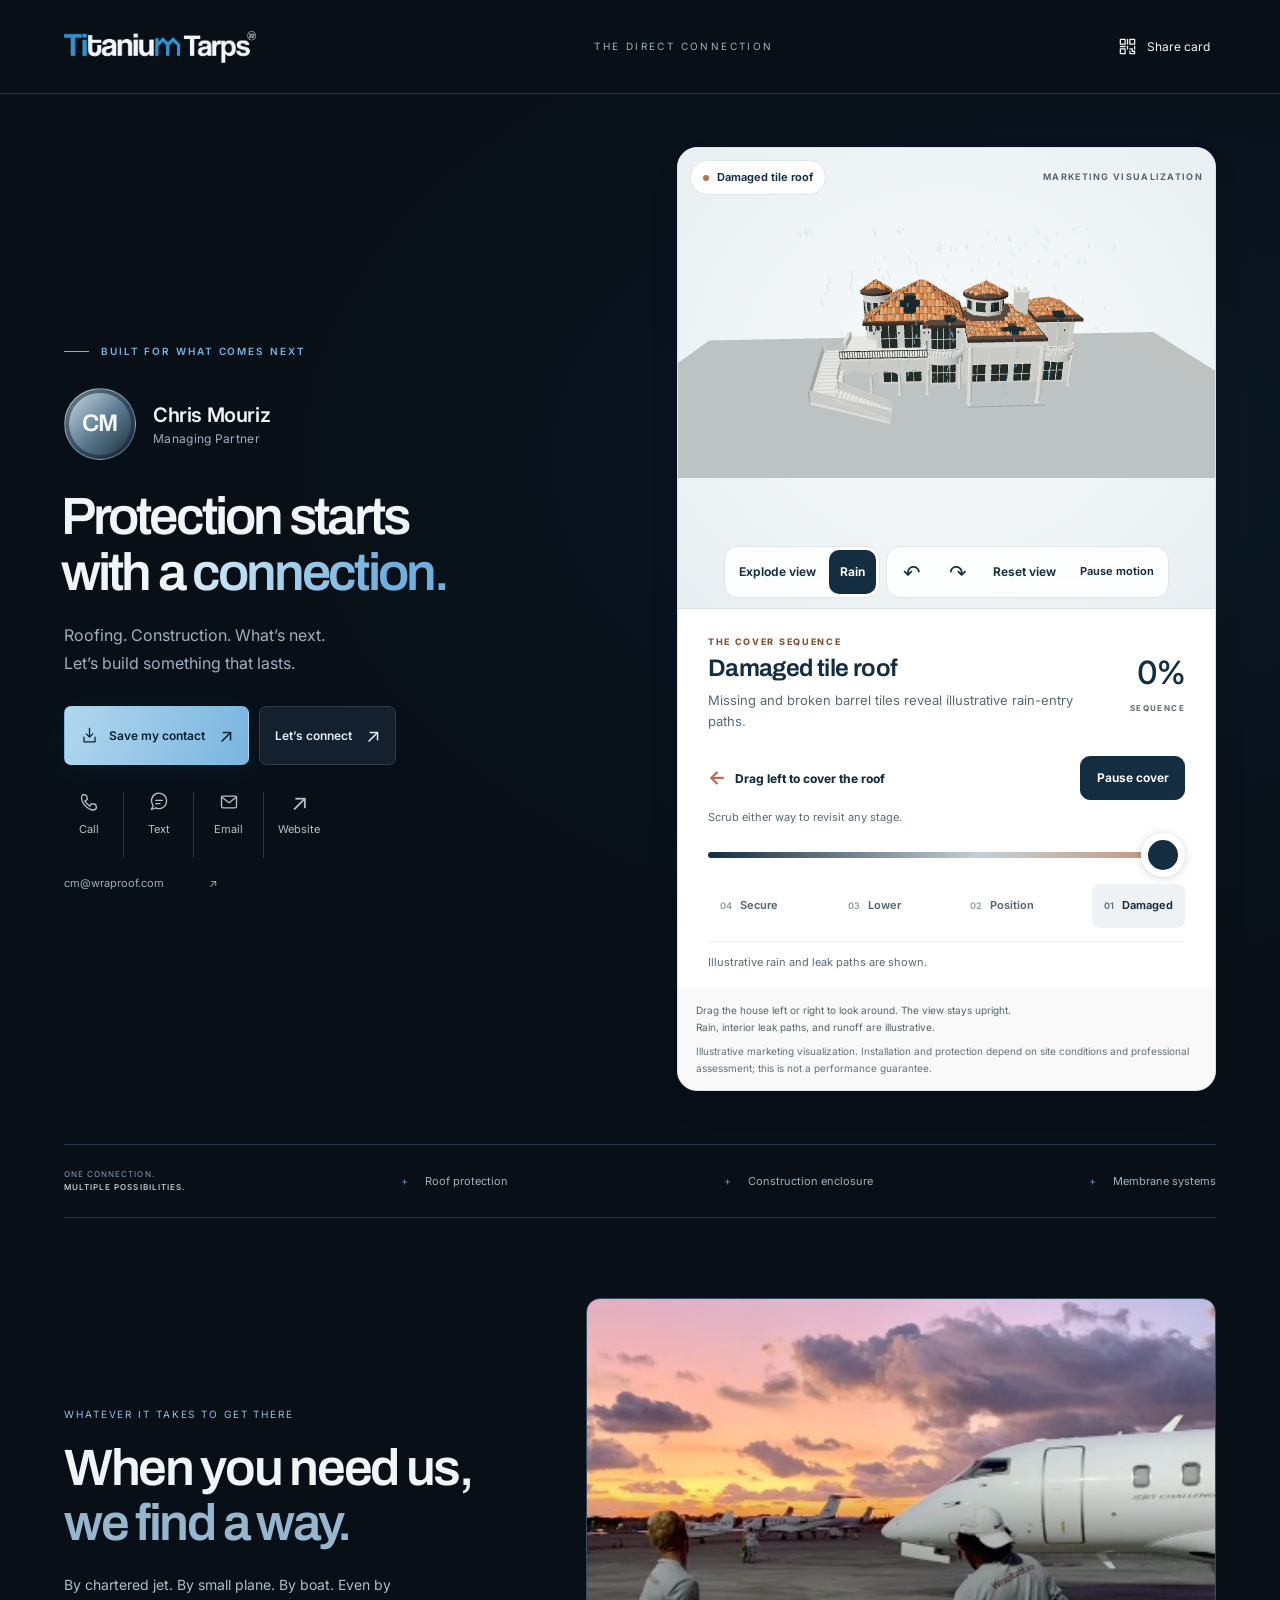
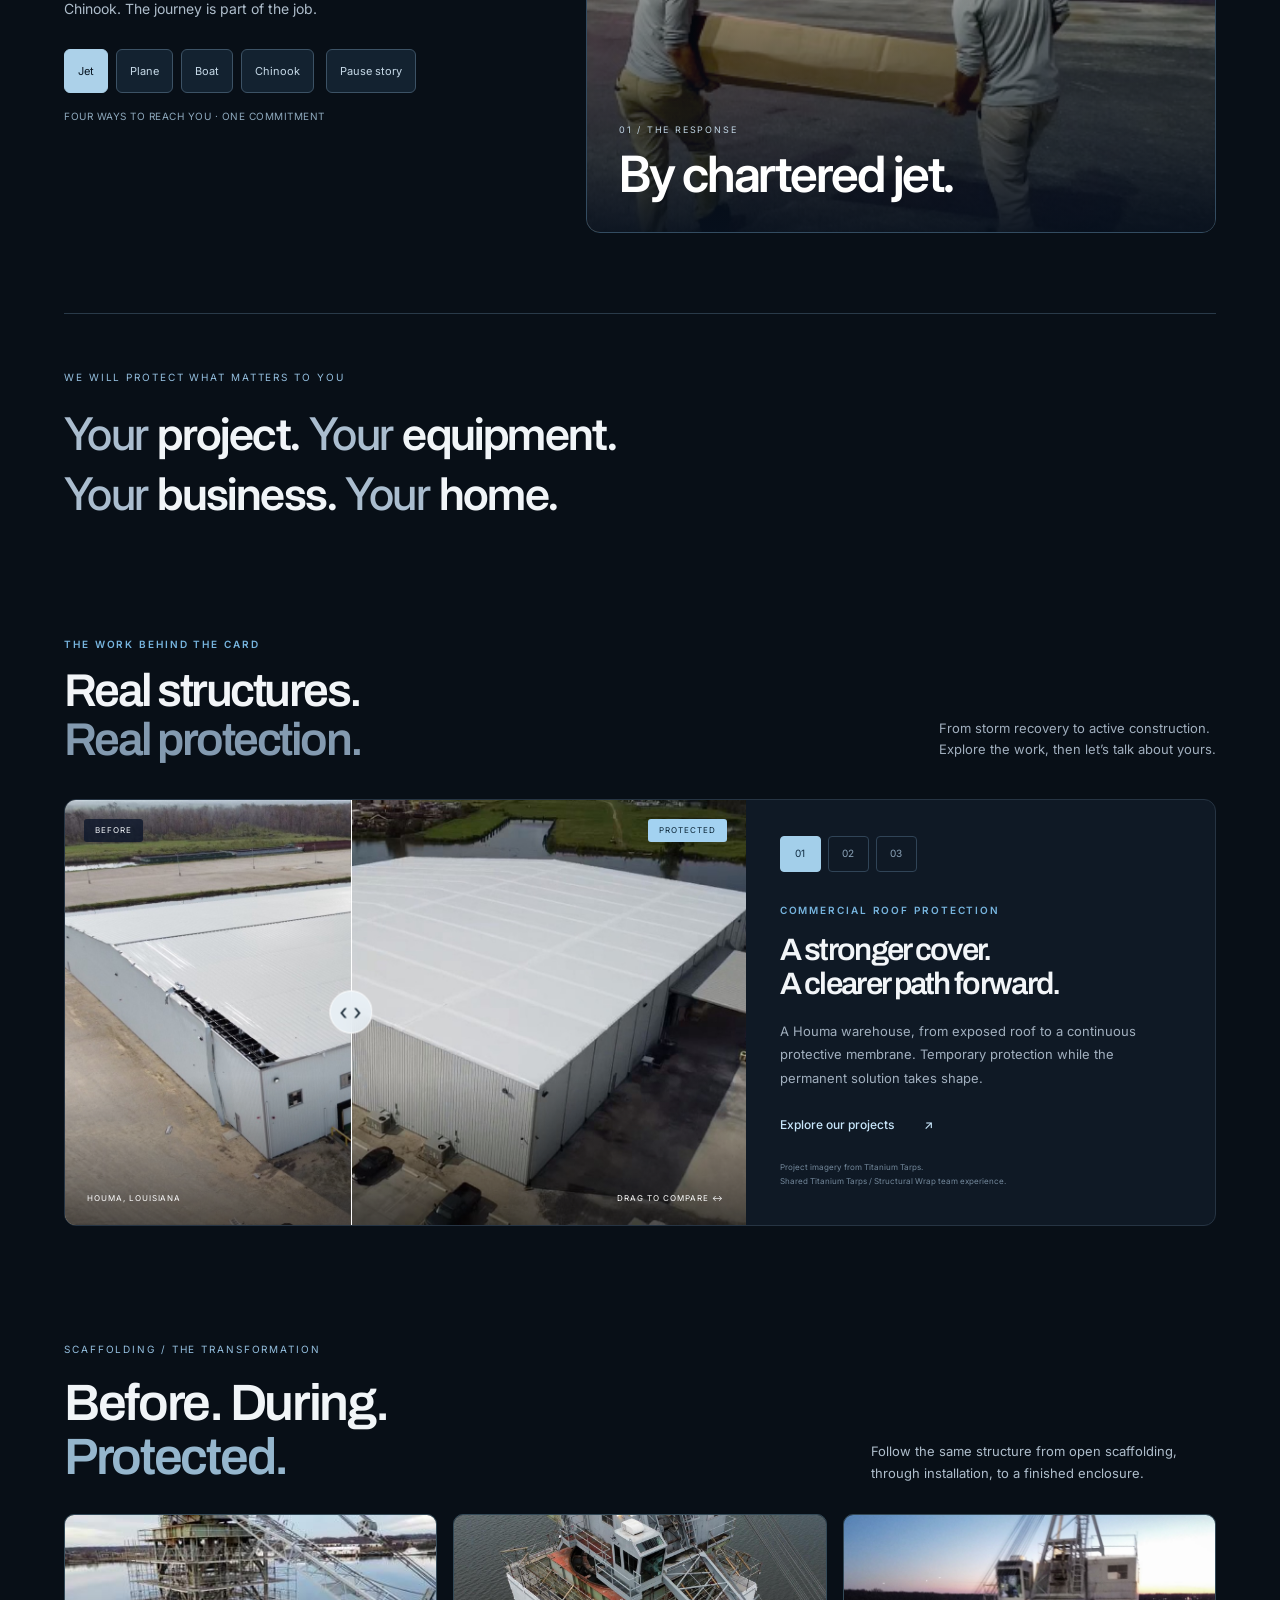
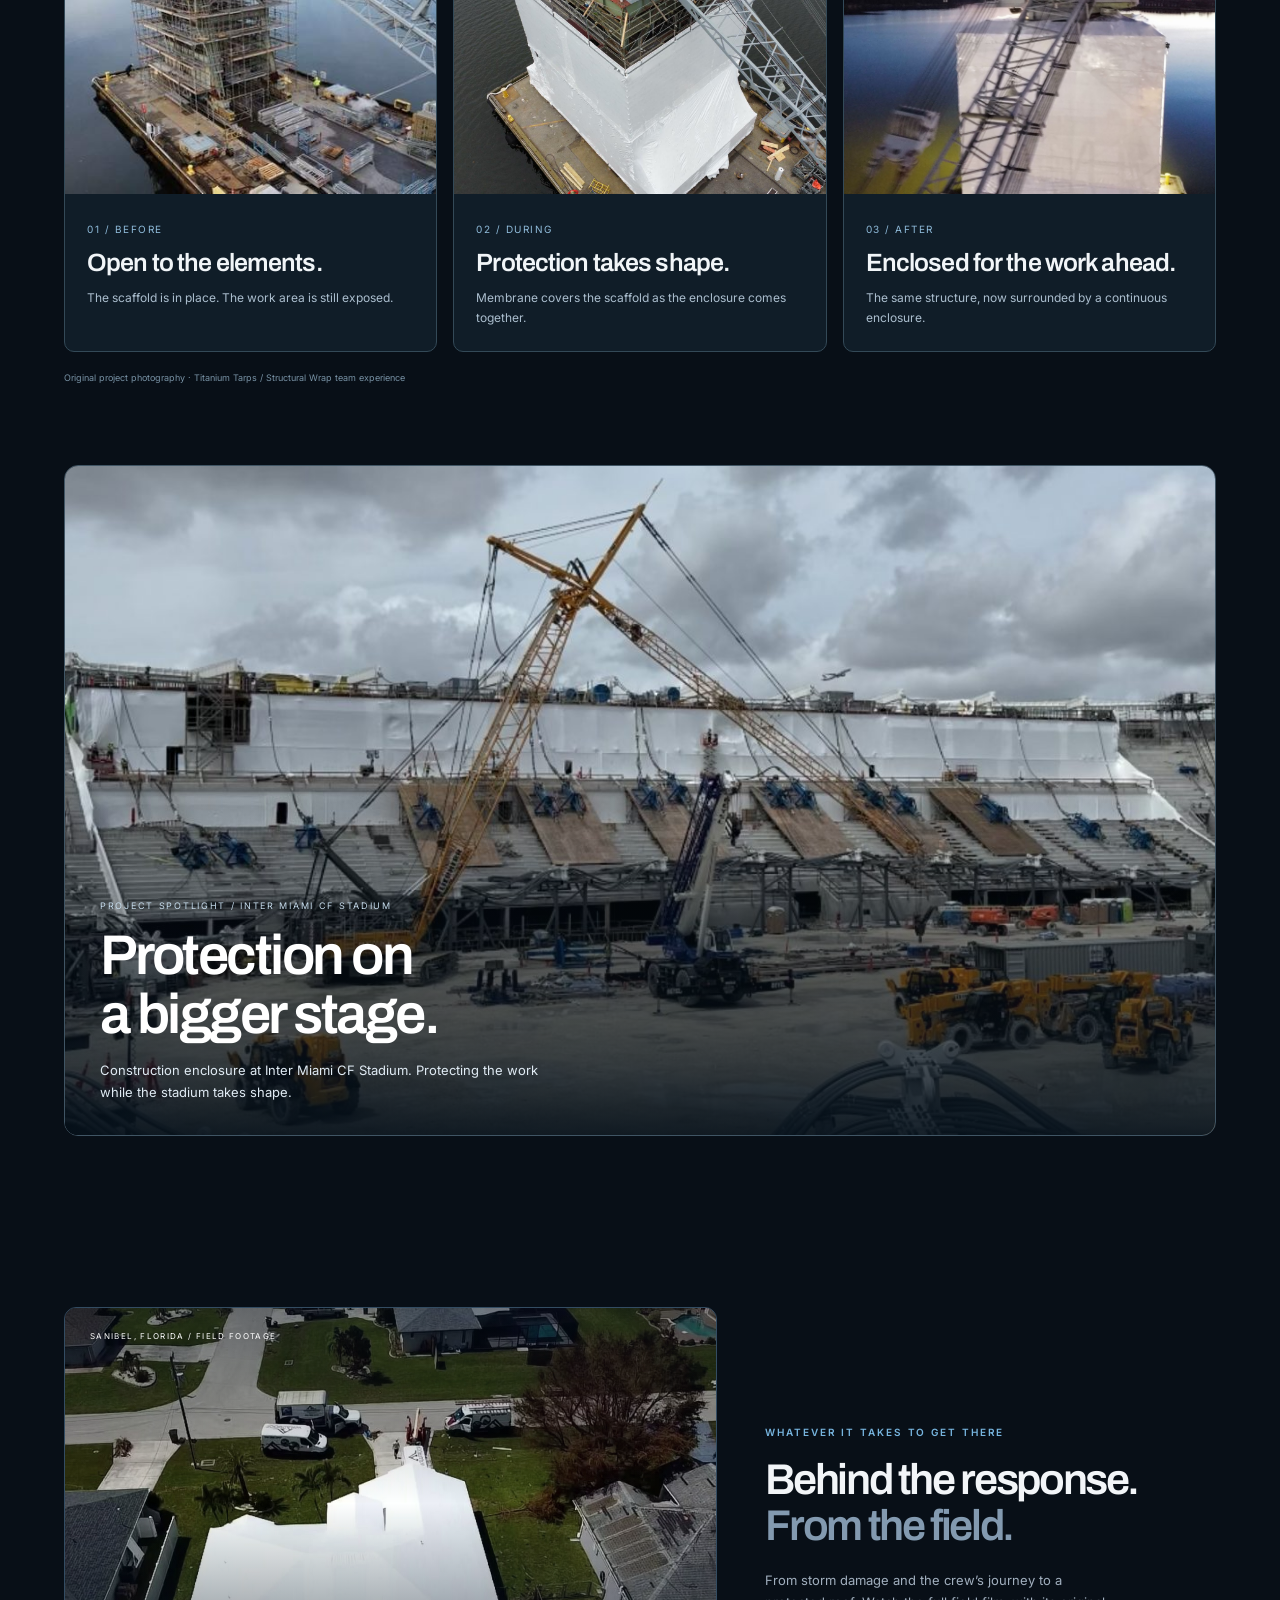
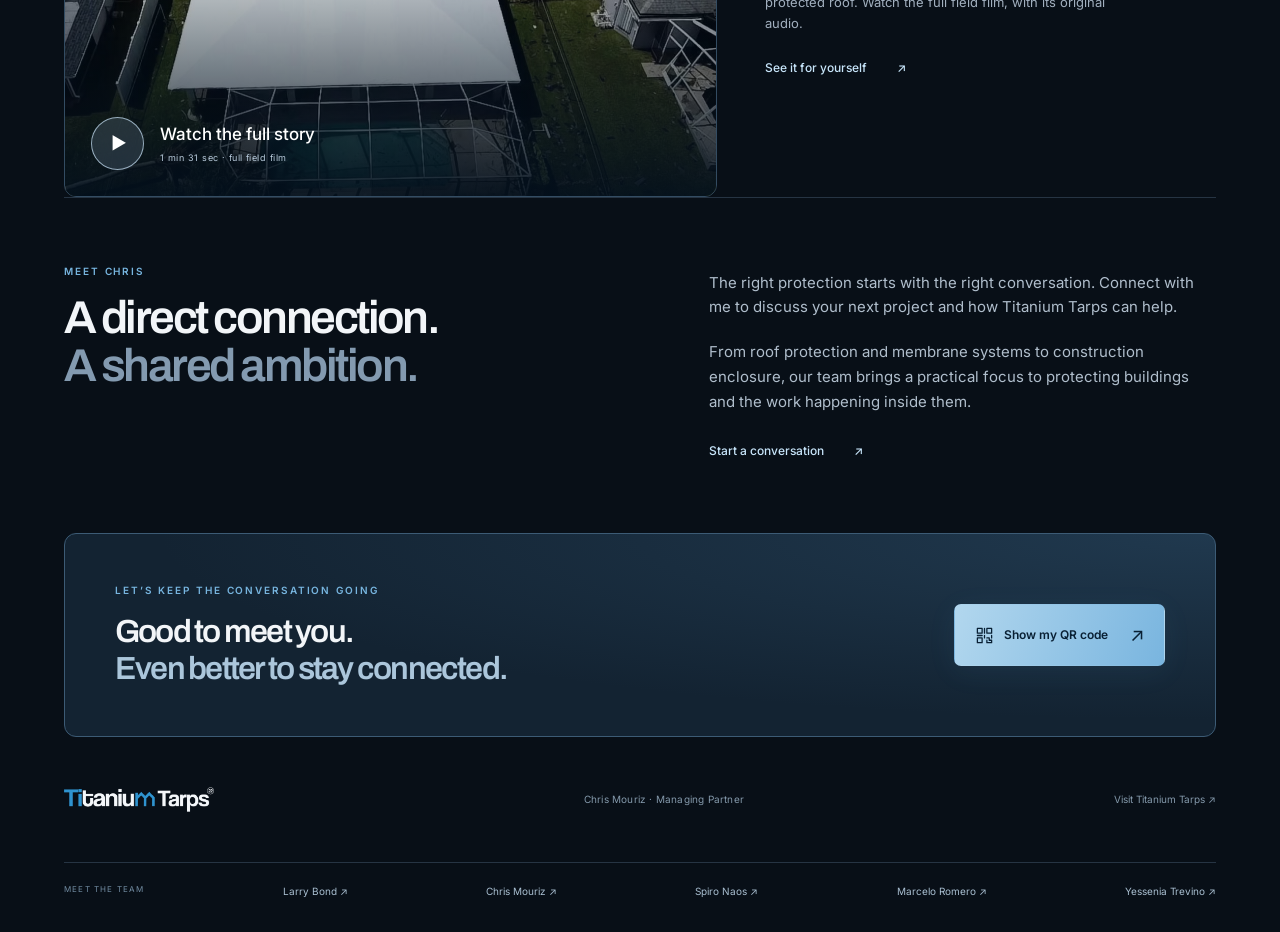
==== commit 420a9a0e: "Play damaged-roof to secured-cover story automatically" ====
--- a/chris.html
+++ b/chris.html
@@ -9,7 +9,7 @@
 <link rel="icon" href="assets/logo/favicon-32.png"><link rel="stylesheet" href="larry-card.css?v=20261014-house-horizontal">
 <script defer src="larry-three.min.js"></script><script defer src="larry-card.js?v=20261015-slider"></script>
 <link rel="stylesheet" href="titarps-story.css?v=20261014-film"><script defer src="titarps-story.js?v=20261013-story"></script>
-<link rel="stylesheet" href="roof-cover.css?v=20261015-slider"><script defer src="roof-cover.js?v=20261015-slider"></script>
+<link rel="stylesheet" href="roof-cover.css?v=20261014-autoplay"><script defer src="roof-cover.js?v=20261014-autoplay"></script>
 </head>
 <body data-contact-name="Chris Mouriz" data-contact-first="Chris" data-contact-email="cm@wraproof.com" data-card-url="https://titaniumtarps.com/chris.html">
 <a class="skip" href="#contact">Skip to contact details</a>
@@ -58,6 +58,7 @@
         </div>
         <div class="slider-heading">
           <label for="cover-progress"><span aria-hidden="true">←</span> Drag left to cover the roof</label>
+          <button id="cover-play" type="button" aria-pressed="false">Play cover</button>
           <span class="scrub-note" id="scrub-note">Scrub either way to revisit any stage.</span>
         </div>
         <div class="range-wrap">
--- a/roof-cover.css
+++ b/roof-cover.css
@@ -128,3 +128,9 @@
 .roof-showcase .roof-showcase-intro p{color:#c5d1d9;line-height:1.6}
 .roof-showcase .roof-demo{max-width:1100px;margin:0 auto}
 @media(max-width:500px){.roof-showcase{padding:44px 0}.roof-showcase>.container{padding:0 12px}}
+
+/* Keep replay next to the slider without crowding narrow cards. */
+.roof-demo .slider-heading{flex-wrap:wrap;gap:10px}
+.roof-demo .slider-heading label{flex:1 1 160px}
+.roof-demo #cover-play{flex:none;min-width:105px;min-height:44px}
+.roof-demo .slider-heading .scrub-note{flex-basis:100%}
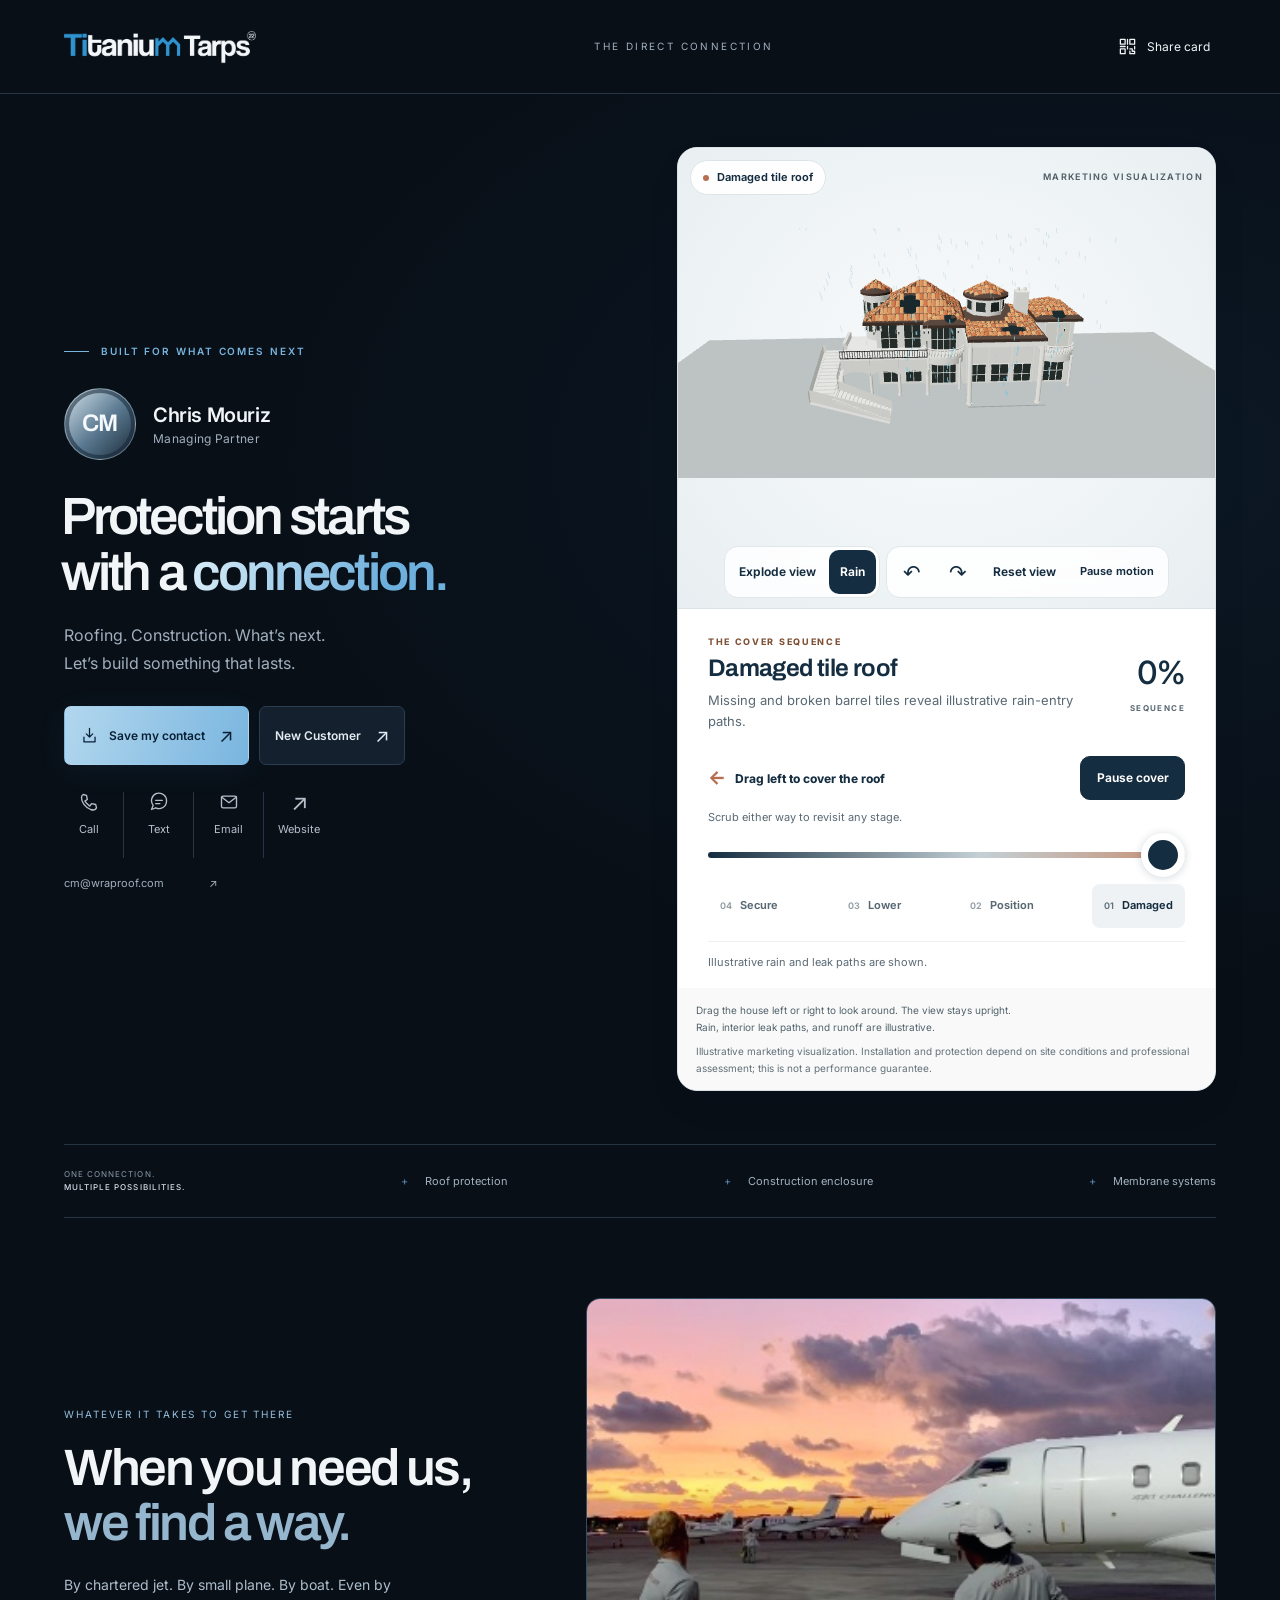
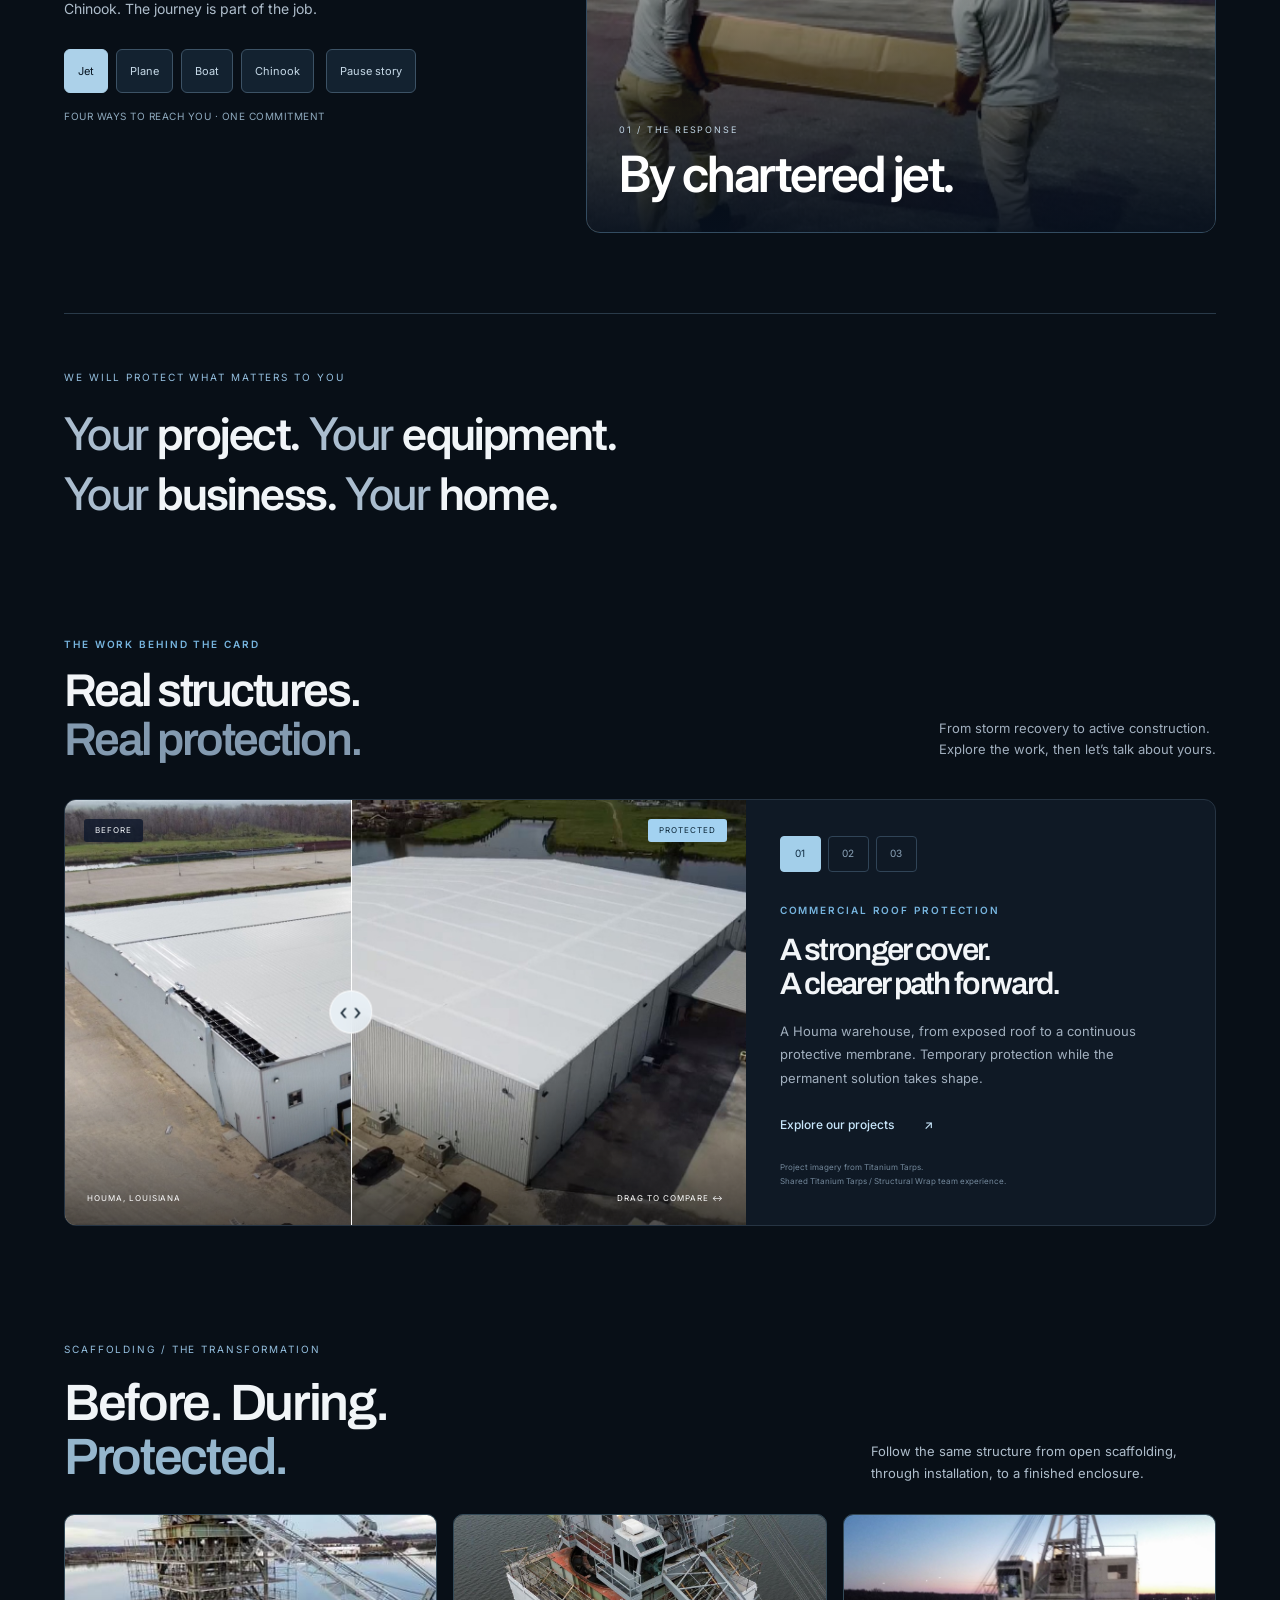
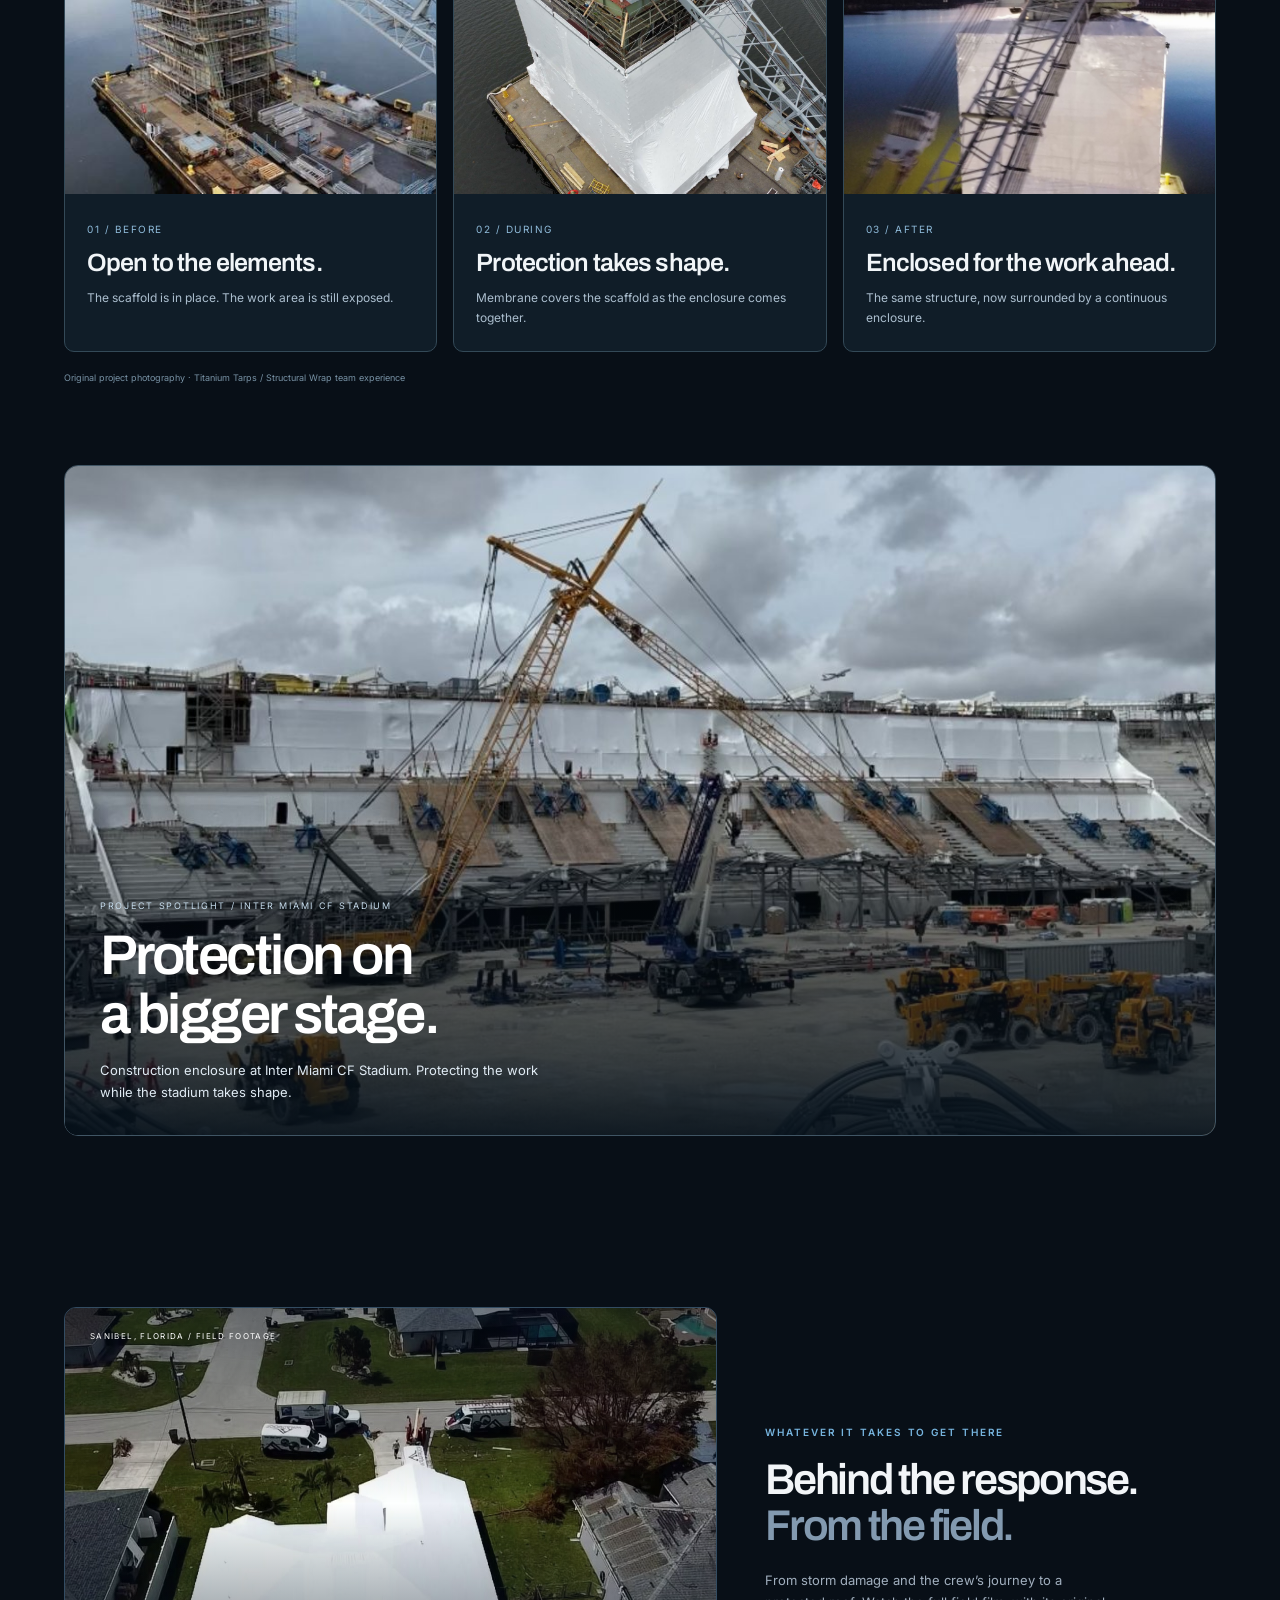
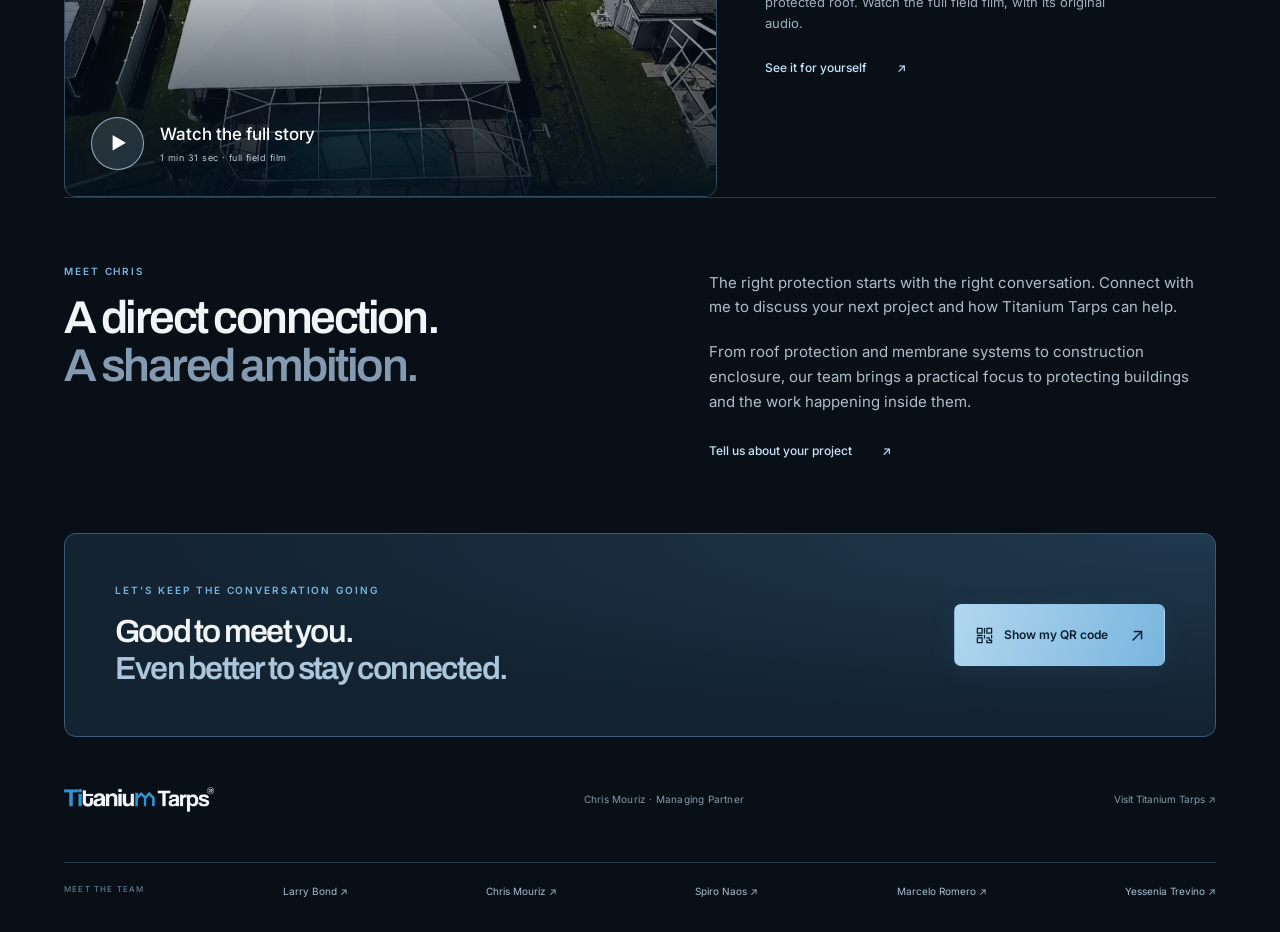
==== commit 5f987c1b: "Route card customer inquiries to Titanium Ops" ====
--- a/chris.html
+++ b/chris.html
@@ -7,7 +7,7 @@
 <link rel="canonical" href="https://titaniumtarps.com/chris.html">
 <meta property="og:title" content="Chris Mouriz • Titanium Tarps"><meta property="og:description" content="Protection starts with a connection. Save Chris’s contact and explore Titanium Tarps."><meta property="og:type" content="profile"><meta property="og:url" content="https://titaniumtarps.com/chris.html"><meta property="og:image" content="https://titaniumtarps.com/assets/img/gallery/warehouse-houma-after.jpg"><meta name="twitter:card" content="summary_large_image">
 <link rel="icon" href="assets/logo/favicon-32.png"><link rel="stylesheet" href="larry-card.css?v=20261014-house-horizontal">
-<script defer src="larry-three.min.js"></script><script defer src="larry-card.js?v=20261015-slider"></script>
+<script defer src="larry-three.min.js"></script><script defer src="larry-card.js?v=20261016-ops"></script>
 <link rel="stylesheet" href="titarps-story.css?v=20261014-film"><script defer src="titarps-story.js?v=20261013-story"></script>
 <link rel="stylesheet" href="roof-cover.css?v=20261014-autoplay"><script defer src="roof-cover.js?v=20261014-autoplay"></script>
 </head>
@@ -21,7 +21,7 @@
 <div class="identity"><span class="portrait monogram" aria-hidden="true">CM</span><div class="identity-label">Chris Mouriz<span>Managing Partner</span></div></div>
 <h1 id="name">Protection starts<br>with a <em>connection.</em></h1>
 <p class="lead">Roofing. Construction. What’s next.<br>Let’s build something that lasts.</p>
-<div class="primary-actions"><a class="button primary" href="chris-mouriz.vcf" download="Chris-Mouriz-Titanium-Tarps.vcf"><span class="icon" data-icon="save"></span>Save my contact<span class="arrow">↗</span></a><button class="button secondary" data-connect>Let’s connect<span class="arrow">↗</span></button></div>
+<div class="primary-actions"><a class="button primary" href="chris-mouriz.vcf" download="Chris-Mouriz-Titanium-Tarps.vcf"><span class="icon" data-icon="save"></span>Save my contact<span class="arrow">↗</span></a><a class="button secondary" href="https://ops.titaniumtarps.com/l/xj9vWsyjN6N5S0ROOIL_BrTH">New Customer<span class="arrow">↗</span></a></div>
 <nav class="contact-actions" aria-label="Contact Chris"><a href="tel:+13052404464"><span class="icon" data-icon="phone"></span>Call</a><a href="sms:+13052404464"><span class="icon" data-icon="message"></span>Text</a><a href="mailto:cm@wraproof.com"><span class="icon" data-icon="mail"></span>Email</a><a href="https://titaniumtarps.com/" target="_blank" rel="noopener noreferrer"><span class="web-icon" aria-hidden="true">↗</span>Website</a></nav>
 <a class="email-address" href="mailto:cm@wraproof.com">cm@wraproof.com <span>↗</span></a>
 </div>
@@ -91,13 +91,12 @@
 <section class="tt-story tt-scaffold" aria-labelledby="scaffold-heading"><div class="tt-section-head"><div><p class="tt-kicker">SCAFFOLDING / THE TRANSFORMATION</p><h2 id="scaffold-heading">Before. During.<br><span>Protected.</span></h2></div><p>Follow the same structure from open scaffolding, through installation, to a finished enclosure.</p></div><div class="tt-scaffold-grid"><figure><img src="scaffold-before.jpg" alt="Open scaffolding around a waterfront industrial structure" loading="lazy" decoding="async"><figcaption><small>01 / BEFORE</small><h3>Open to the elements.</h3><p>The scaffold is in place. The work area is still exposed.</p></figcaption></figure><figure><img src="scaffold-during.jpg" alt="White membrane being installed around the scaffold with its upper section still open" loading="lazy" decoding="async"><figcaption><small>02 / DURING</small><h3>Protection takes shape.</h3><p>Membrane covers the scaffold as the enclosure comes together.</p></figcaption></figure><figure><img src="scaffold-after.jpg" alt="Completed white membrane enclosure around the waterfront scaffold" loading="lazy" decoding="async"><figcaption><small>03 / AFTER</small><h3>Enclosed for the work ahead.</h3><p>The same structure, now surrounded by a continuous enclosure.</p></figcaption></figure></div><p class="tt-project-credit">Original project photography · Titanium Tarps / Structural Wrap team experience</p></section>
 <section class="tt-story tt-stadium" aria-labelledby="stadium-heading"><figure class="tt-stadium-frame"><img src="assets/img/web/stadium.jpg" alt="White membrane enclosing the Inter Miami CF Stadium stands during construction" width="1284" height="777" loading="lazy" decoding="async"><figcaption><p class="tt-kicker">PROJECT SPOTLIGHT / INTER MIAMI CF STADIUM</p><h2 id="stadium-heading">Protection on<br>a bigger stage.</h2><p>Construction enclosure at Inter Miami CF Stadium. Protecting the work while the stadium takes shape.</p></figcaption></figure></section>
 <section class="field-film section" aria-labelledby="film-heading"><button class="film-preview" data-film aria-label="Watch the full Sanibel response film"><img src="sanibel-response-poster.jpg" alt="A roof protected with white membrane in the Sanibel response film" width="1280" height="960" loading="lazy"><span class="film-topline">SANIBEL, FLORIDA / FIELD FOOTAGE</span><span class="film-play"><span class="play-disc" aria-hidden="true">▶</span><span>Watch the full story<small>1 min 31 sec · full field film</small></span></span></button><div class="film-copy"><p class="eyebrow">WHATEVER IT TAKES TO GET THERE</p><h2 id="film-heading">Behind the response.<br><span>From the field.</span></h2><p>From storm damage and the crew’s journey to a protected roof. Watch the full field film, with its original audio.</p><button class="text-link" data-film>See it for yourself <span>↗</span></button></div></section>
-<section class="about section" aria-labelledby="about-heading"><div><p class="eyebrow">MEET CHRIS</p><h2 id="about-heading">A direct connection.<br><span>A shared ambition.</span></h2></div><div class="about-copy"><p>The right protection starts with the right conversation. Connect with me to discuss your next project and how Titanium Tarps can help.</p><p>From roof protection and membrane systems to construction enclosure, our team brings a practical focus to protecting buildings and the work happening inside them.</p><button class="text-link" data-connect>Start a conversation <span>↗</span></button></div></section>
+<section class="about section" aria-labelledby="about-heading"><div><p class="eyebrow">MEET CHRIS</p><h2 id="about-heading">A direct connection.<br><span>A shared ambition.</span></h2></div><div class="about-copy"><p>The right protection starts with the right conversation. Connect with me to discuss your next project and how Titanium Tarps can help.</p><p>From roof protection and membrane systems to construction enclosure, our team brings a practical focus to protecting buildings and the work happening inside them.</p><a class="text-link" href="https://ops.titaniumtarps.com/l/xj9vWsyjN6N5S0ROOIL_BrTH">Tell us about your project <span>↗</span></a></div></section>
 <section class="closing"><div><p class="eyebrow">LET’S KEEP THE CONVERSATION GOING</p><h2>Good to meet you.<br><span>Even better to stay connected.</span></h2></div><button class="button primary" data-share><span class="icon" data-icon="qr"></span>Show my QR code<span class="arrow">↗</span></button></section>
 </main>
 <footer><img src="assets/logo/logo-on-dark.png" alt="Titanium Tarps" width="150" height="32"><span>Chris Mouriz · Managing Partner</span><a href="https://titaniumtarps.com/">Visit Titanium Tarps ↗</a></footer><nav class="team-links" aria-label="Titanium Tarps team cards"><span>MEET THE TEAM</span><a href="larry.html">Larry Bond ↗</a><a href="chris.html">Chris Mouriz ↗</a><a href="spiro.html">Spiro Naos ↗</a><a href="marcelo.html">Marcelo Romero ↗</a><a href="yessenia.html">Yessenia Trevino ↗</a></nav>
 <div class="mobile-dock"><a class="button primary" href="chris-mouriz.vcf" download="Chris-Mouriz-Titanium-Tarps.vcf"><span class="icon" data-icon="save"></span>Save contact</a><button class="button secondary" data-share><span class="icon" data-icon="qr"></span>Share</button></div>
 <dialog id="share-dialog" aria-labelledby="share-title"><button class="close" data-close aria-label="Close share card">×</button><img class="dialog-logo" src="assets/logo/logo-on-dark.png" alt="Titanium Tarps" width="170" height="36"><p class="eyebrow">ONE SCAN. A DIRECT CONNECTION.</p><h2 id="share-title">Meet Chris Mouriz.</h2><p>Managing Partner · Titanium Tarps</p><div class="qr-frame"><img src="chris-qr.svg" width="280" height="280" alt="Scan to open Chris Mouriz’s Titanium Tarps contact card"></div><p class="qr-address">titaniumtarps.com/chris.html</p><div class="dialog-actions"><button class="button primary" id="native-share">Share card ↗</button><button class="button secondary" id="copy">Copy link</button></div><a class="text-link" href="chris-qr.svg" download="Chris-Mouriz-QR.svg">Download QR code ↓</a><p class="status" id="share-status" role="status"></p></dialog>
-<dialog id="connect-dialog" aria-labelledby="connect-title"><button class="close" data-close aria-label="Close connect form">×</button><p class="eyebrow">FROM INTRODUCTION TO OPPORTUNITY</p><h2 id="connect-title">Let’s stay in touch.</h2><p>Send me your details and what you have in mind.</p><form id="connect-form"><label>Your name<input name="name" autocomplete="name" maxlength="100" required placeholder="Full name"></label><label>Company<input name="company" autocomplete="organization" maxlength="120" placeholder="Company name"></label><label>Email<input name="email" type="email" autocomplete="email" maxlength="254" required placeholder="you@company.com"></label><label>Let’s talk about<select name="topic"><option>Working together</option><option>Roof protection</option><option>Construction enclosure</option><option>Materials & distribution</option></select></label><button class="button primary" type="submit"><span class="icon" data-icon="mail"></span>Continue in email<span>↗</span></button><p class="form-note">Opens your email app with a message to cm@wraproof.com. Nothing is sent until you send it there.</p><p id="connect-status" class="status" role="status"></p></form><a class="text-link" href="sms:+13052404464">Prefer to text? 305-240-4464 ↗</a></dialog>
 <dialog id="film-dialog" aria-labelledby="film-title"><button class="close" data-close aria-label="Close deployment film">×</button><p class="eyebrow">TITANIUM TARPS / IN THE FIELD</p><h2 id="film-title">The Sanibel response.</h2><video id="field-video" data-src="sanibel-response-film.mp4" controls playsinline preload="none" poster="sanibel-response-poster.jpg" aria-label="Full 91-second Sanibel storm-recovery film with audio">Your browser cannot play this video. <a href="sanibel-response-film.mp4">Open the full field film</a>.</video><p class="film-caption">Storm damage. The crew’s journey. A roof protected.<span>Full field film · original audio</span></p></dialog>
 <noscript><div class="no-js">Contact Chris directly: <a href="tel:+13052404464">305-240-4464</a> · <a href="mailto:cm@wraproof.com">cm@wraproof.com</a>. Contact download and all links work without JavaScript.</div></noscript>
 </body></html>
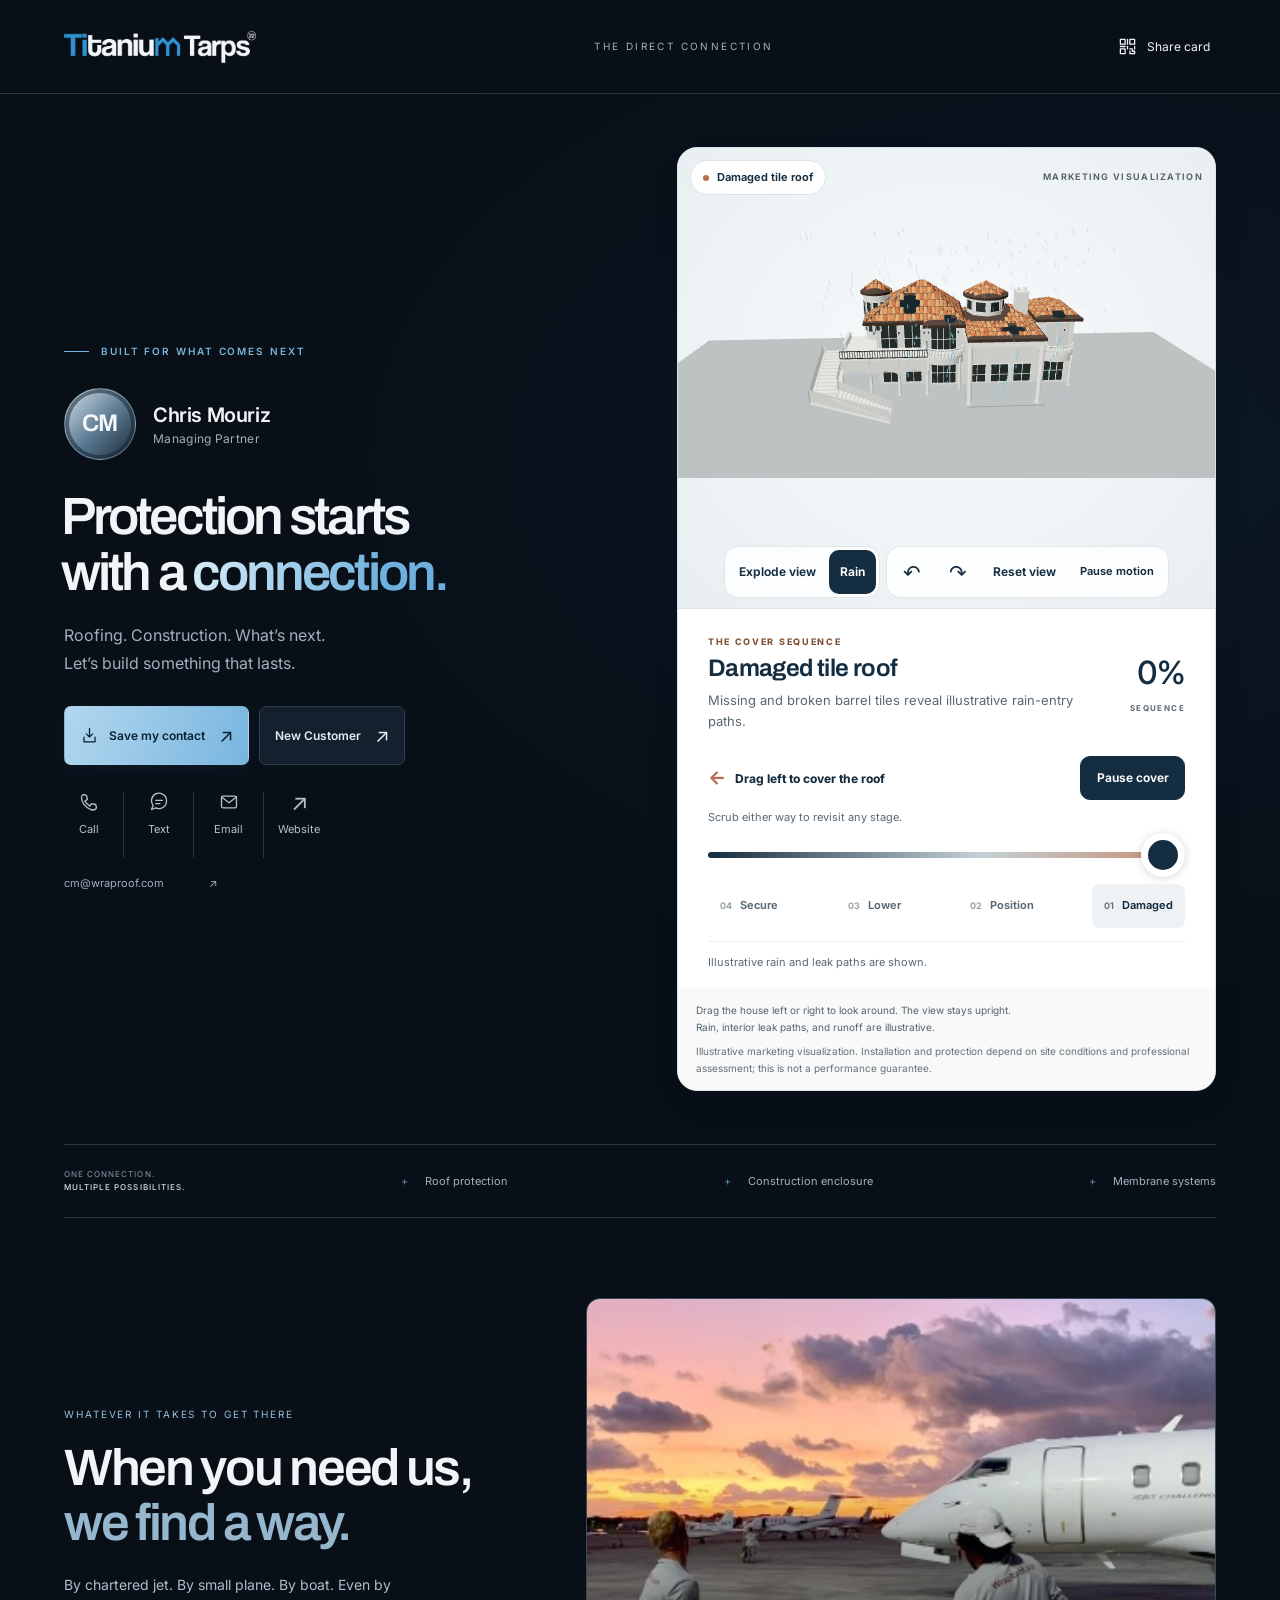
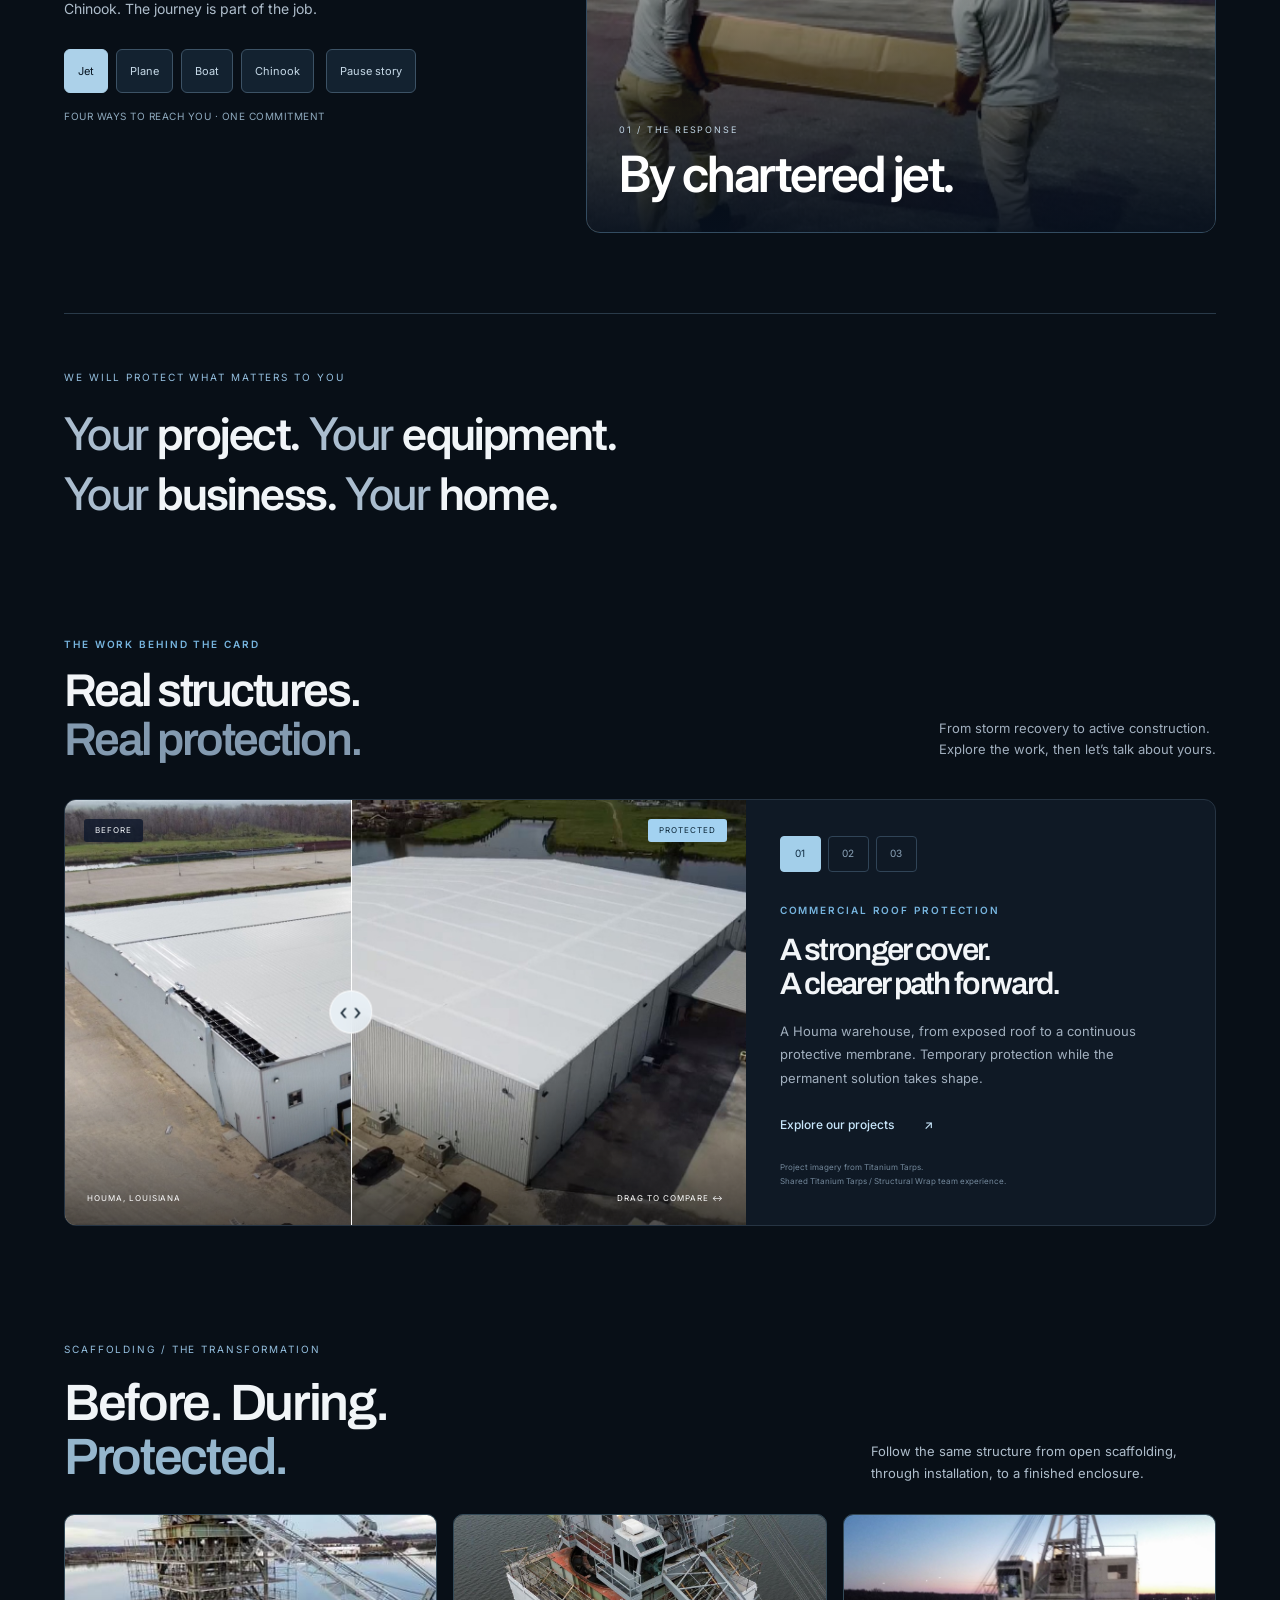
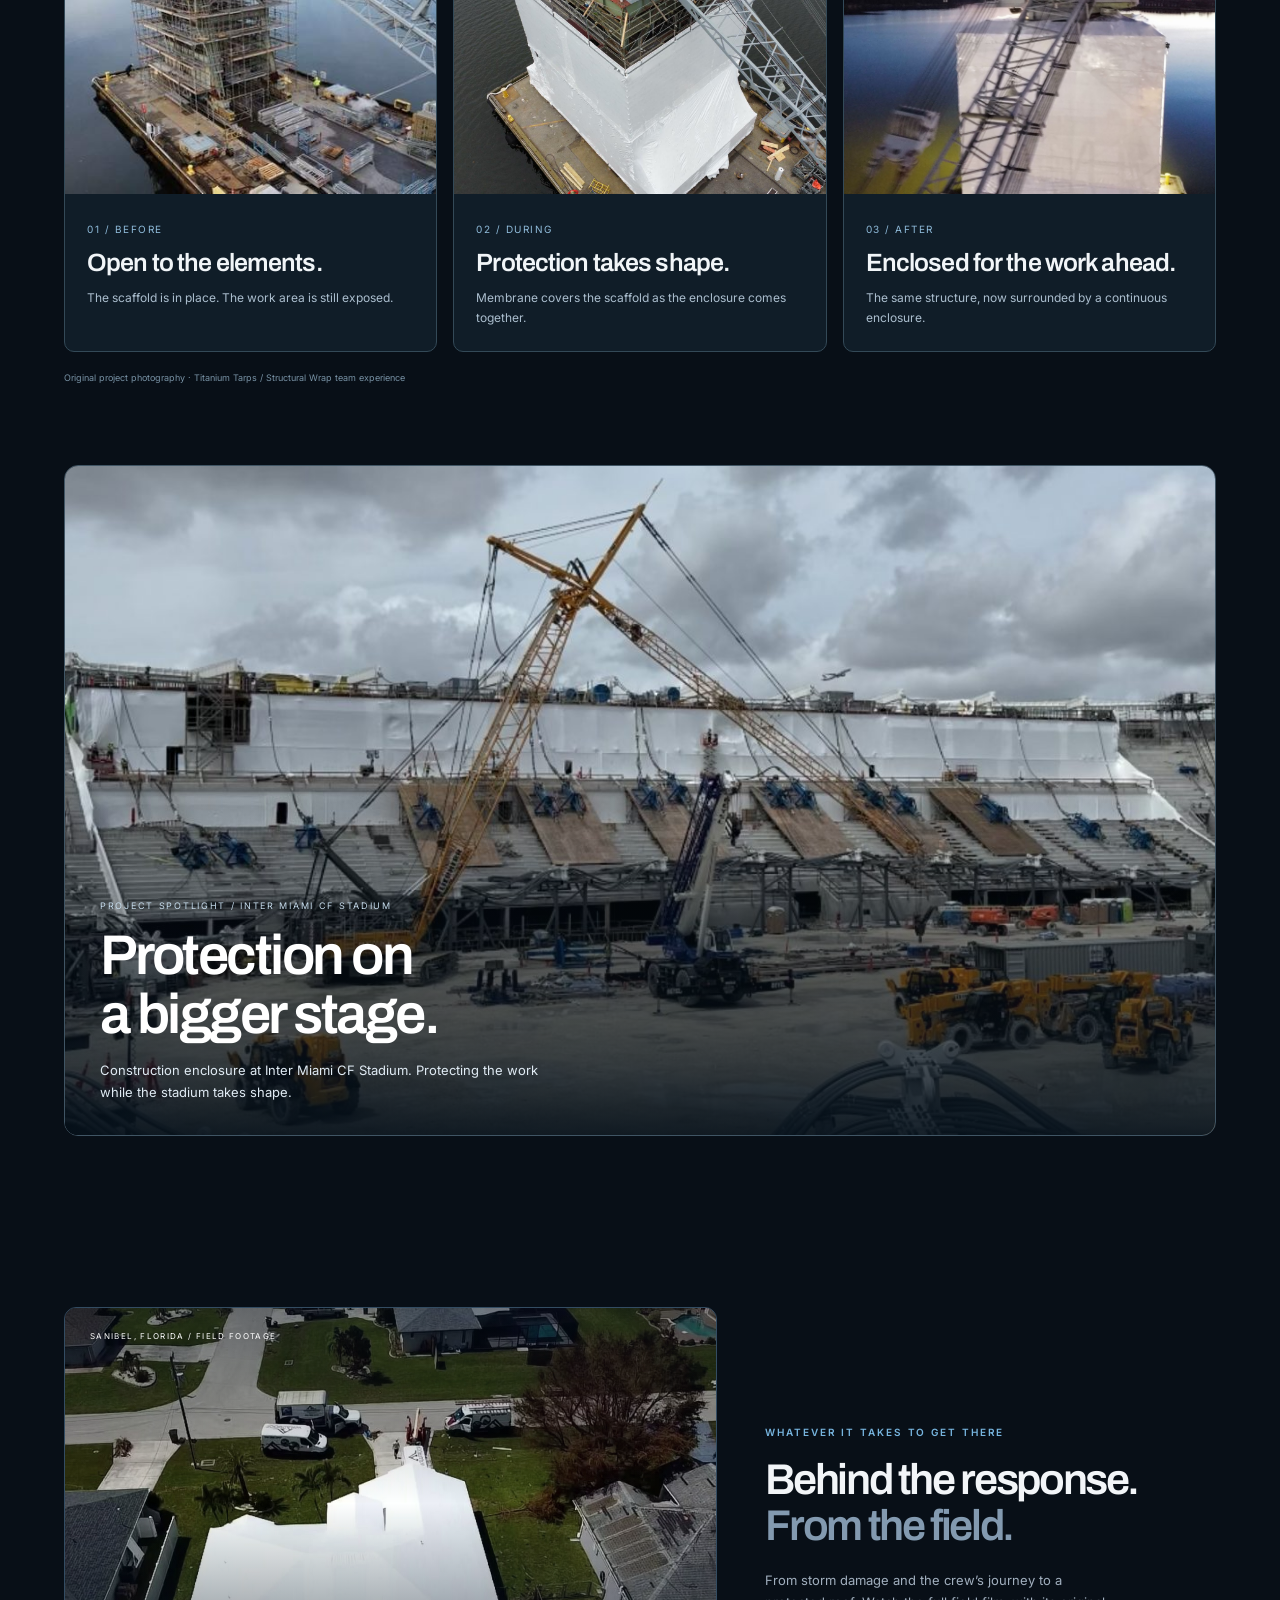
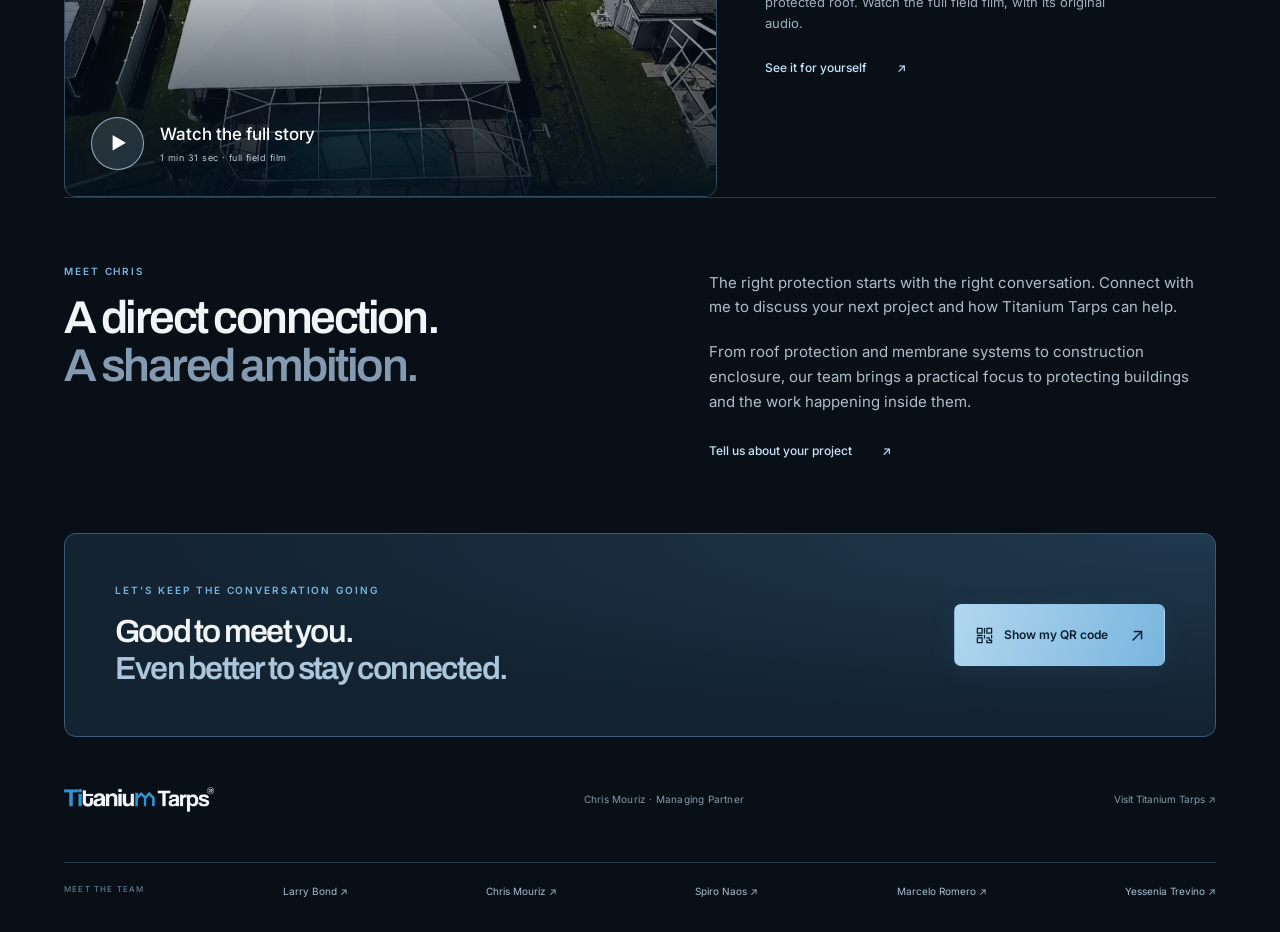
==== commit 5ce3b302: "Use permanent Titanium Ops quote URL on every card" ====
--- a/chris.html
+++ b/chris.html
@@ -21,7 +21,7 @@
 <div class="identity"><span class="portrait monogram" aria-hidden="true">CM</span><div class="identity-label">Chris Mouriz<span>Managing Partner</span></div></div>
 <h1 id="name">Protection starts<br>with a <em>connection.</em></h1>
 <p class="lead">Roofing. Construction. What’s next.<br>Let’s build something that lasts.</p>
-<div class="primary-actions"><a class="button primary" href="chris-mouriz.vcf" download="Chris-Mouriz-Titanium-Tarps.vcf"><span class="icon" data-icon="save"></span>Save my contact<span class="arrow">↗</span></a><a class="button secondary" href="https://ops.titaniumtarps.com/l/xj9vWsyjN6N5S0ROOIL_BrTH">New Customer<span class="arrow">↗</span></a></div>
+<div class="primary-actions"><a class="button primary" href="chris-mouriz.vcf" download="Chris-Mouriz-Titanium-Tarps.vcf"><span class="icon" data-icon="save"></span>Save my contact<span class="arrow">↗</span></a><a class="button secondary" href="https://ops.titaniumtarps.com/l/quote">New Customer<span class="arrow">↗</span></a></div>
 <nav class="contact-actions" aria-label="Contact Chris"><a href="tel:+13052404464"><span class="icon" data-icon="phone"></span>Call</a><a href="sms:+13052404464"><span class="icon" data-icon="message"></span>Text</a><a href="mailto:cm@wraproof.com"><span class="icon" data-icon="mail"></span>Email</a><a href="https://titaniumtarps.com/" target="_blank" rel="noopener noreferrer"><span class="web-icon" aria-hidden="true">↗</span>Website</a></nav>
 <a class="email-address" href="mailto:cm@wraproof.com">cm@wraproof.com <span>↗</span></a>
 </div>
@@ -91,7 +91,7 @@
 <section class="tt-story tt-scaffold" aria-labelledby="scaffold-heading"><div class="tt-section-head"><div><p class="tt-kicker">SCAFFOLDING / THE TRANSFORMATION</p><h2 id="scaffold-heading">Before. During.<br><span>Protected.</span></h2></div><p>Follow the same structure from open scaffolding, through installation, to a finished enclosure.</p></div><div class="tt-scaffold-grid"><figure><img src="scaffold-before.jpg" alt="Open scaffolding around a waterfront industrial structure" loading="lazy" decoding="async"><figcaption><small>01 / BEFORE</small><h3>Open to the elements.</h3><p>The scaffold is in place. The work area is still exposed.</p></figcaption></figure><figure><img src="scaffold-during.jpg" alt="White membrane being installed around the scaffold with its upper section still open" loading="lazy" decoding="async"><figcaption><small>02 / DURING</small><h3>Protection takes shape.</h3><p>Membrane covers the scaffold as the enclosure comes together.</p></figcaption></figure><figure><img src="scaffold-after.jpg" alt="Completed white membrane enclosure around the waterfront scaffold" loading="lazy" decoding="async"><figcaption><small>03 / AFTER</small><h3>Enclosed for the work ahead.</h3><p>The same structure, now surrounded by a continuous enclosure.</p></figcaption></figure></div><p class="tt-project-credit">Original project photography · Titanium Tarps / Structural Wrap team experience</p></section>
 <section class="tt-story tt-stadium" aria-labelledby="stadium-heading"><figure class="tt-stadium-frame"><img src="assets/img/web/stadium.jpg" alt="White membrane enclosing the Inter Miami CF Stadium stands during construction" width="1284" height="777" loading="lazy" decoding="async"><figcaption><p class="tt-kicker">PROJECT SPOTLIGHT / INTER MIAMI CF STADIUM</p><h2 id="stadium-heading">Protection on<br>a bigger stage.</h2><p>Construction enclosure at Inter Miami CF Stadium. Protecting the work while the stadium takes shape.</p></figcaption></figure></section>
 <section class="field-film section" aria-labelledby="film-heading"><button class="film-preview" data-film aria-label="Watch the full Sanibel response film"><img src="sanibel-response-poster.jpg" alt="A roof protected with white membrane in the Sanibel response film" width="1280" height="960" loading="lazy"><span class="film-topline">SANIBEL, FLORIDA / FIELD FOOTAGE</span><span class="film-play"><span class="play-disc" aria-hidden="true">▶</span><span>Watch the full story<small>1 min 31 sec · full field film</small></span></span></button><div class="film-copy"><p class="eyebrow">WHATEVER IT TAKES TO GET THERE</p><h2 id="film-heading">Behind the response.<br><span>From the field.</span></h2><p>From storm damage and the crew’s journey to a protected roof. Watch the full field film, with its original audio.</p><button class="text-link" data-film>See it for yourself <span>↗</span></button></div></section>
-<section class="about section" aria-labelledby="about-heading"><div><p class="eyebrow">MEET CHRIS</p><h2 id="about-heading">A direct connection.<br><span>A shared ambition.</span></h2></div><div class="about-copy"><p>The right protection starts with the right conversation. Connect with me to discuss your next project and how Titanium Tarps can help.</p><p>From roof protection and membrane systems to construction enclosure, our team brings a practical focus to protecting buildings and the work happening inside them.</p><a class="text-link" href="https://ops.titaniumtarps.com/l/xj9vWsyjN6N5S0ROOIL_BrTH">Tell us about your project <span>↗</span></a></div></section>
+<section class="about section" aria-labelledby="about-heading"><div><p class="eyebrow">MEET CHRIS</p><h2 id="about-heading">A direct connection.<br><span>A shared ambition.</span></h2></div><div class="about-copy"><p>The right protection starts with the right conversation. Connect with me to discuss your next project and how Titanium Tarps can help.</p><p>From roof protection and membrane systems to construction enclosure, our team brings a practical focus to protecting buildings and the work happening inside them.</p><a class="text-link" href="https://ops.titaniumtarps.com/l/quote">Tell us about your project <span>↗</span></a></div></section>
 <section class="closing"><div><p class="eyebrow">LET’S KEEP THE CONVERSATION GOING</p><h2>Good to meet you.<br><span>Even better to stay connected.</span></h2></div><button class="button primary" data-share><span class="icon" data-icon="qr"></span>Show my QR code<span class="arrow">↗</span></button></section>
 </main>
 <footer><img src="assets/logo/logo-on-dark.png" alt="Titanium Tarps" width="150" height="32"><span>Chris Mouriz · Managing Partner</span><a href="https://titaniumtarps.com/">Visit Titanium Tarps ↗</a></footer><nav class="team-links" aria-label="Titanium Tarps team cards"><span>MEET THE TEAM</span><a href="larry.html">Larry Bond ↗</a><a href="chris.html">Chris Mouriz ↗</a><a href="spiro.html">Spiro Naos ↗</a><a href="marcelo.html">Marcelo Romero ↗</a><a href="yessenia.html">Yessenia Trevino ↗</a></nav>
